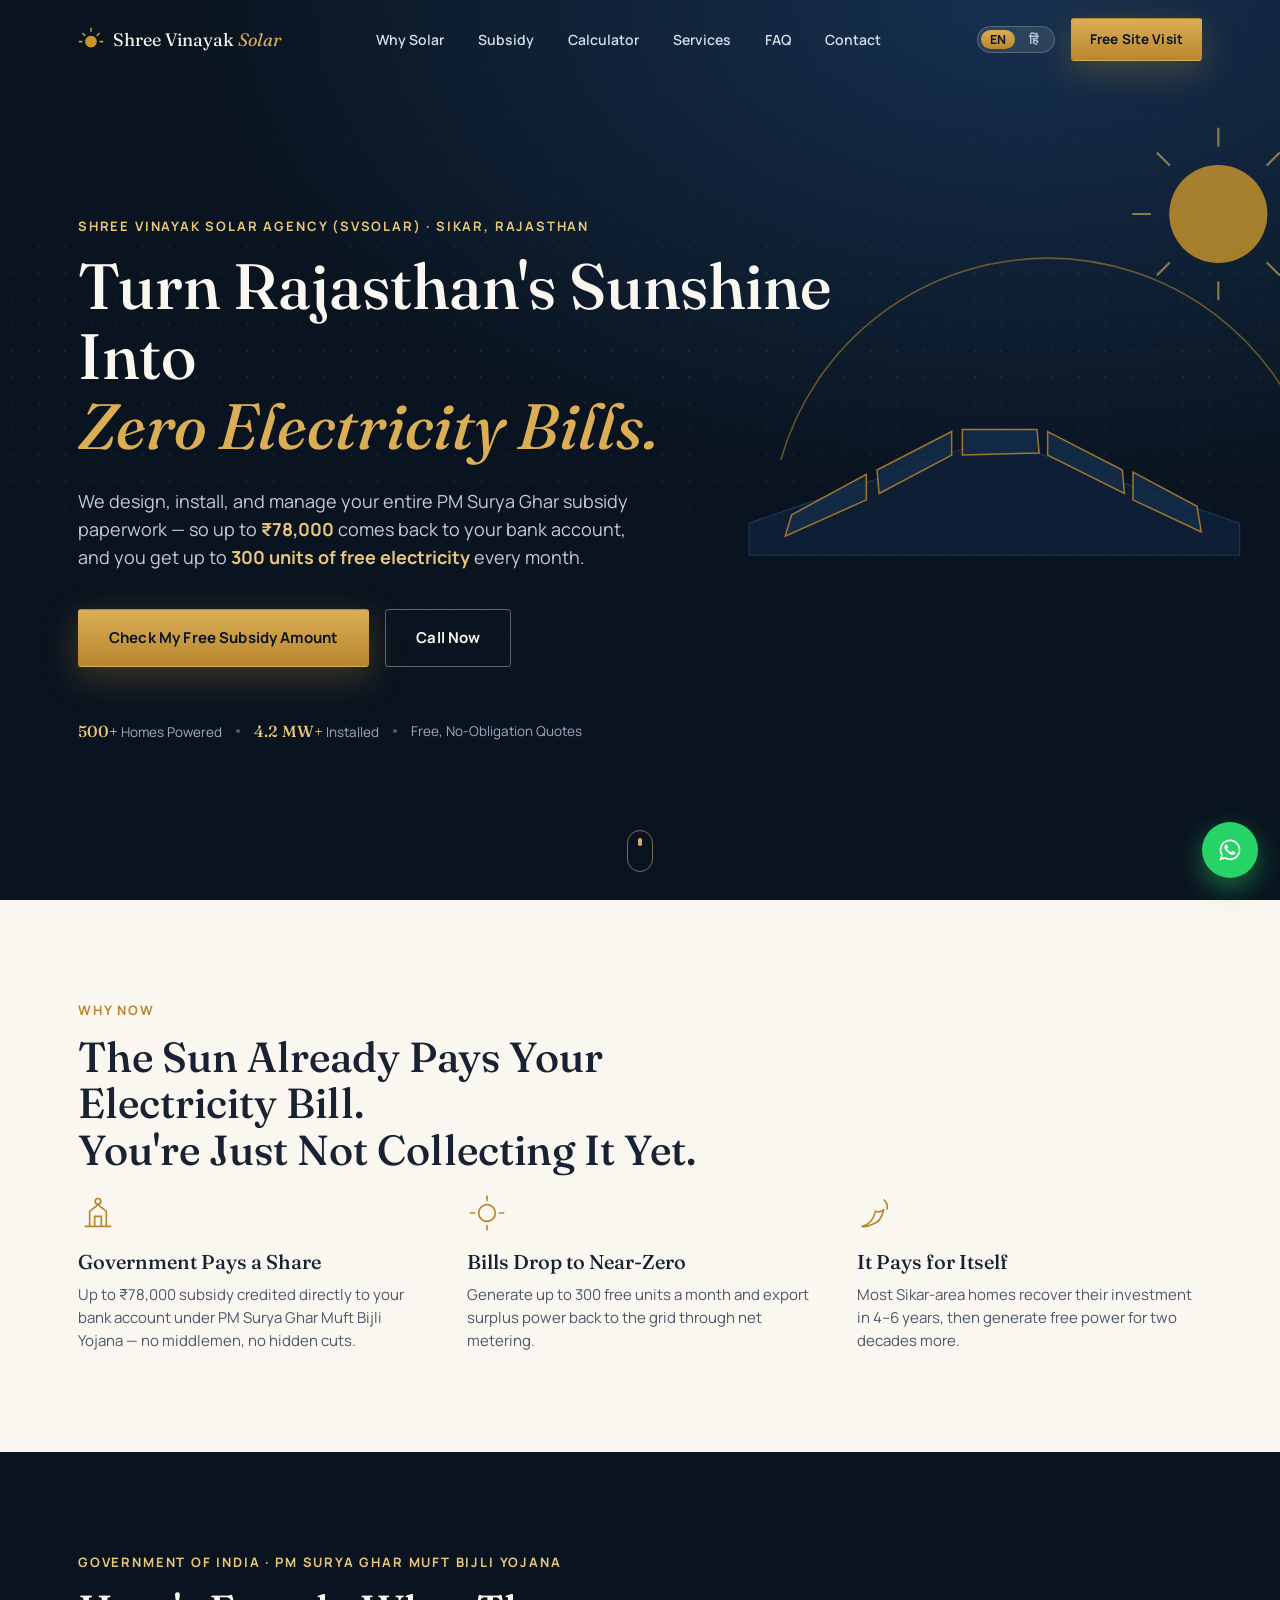
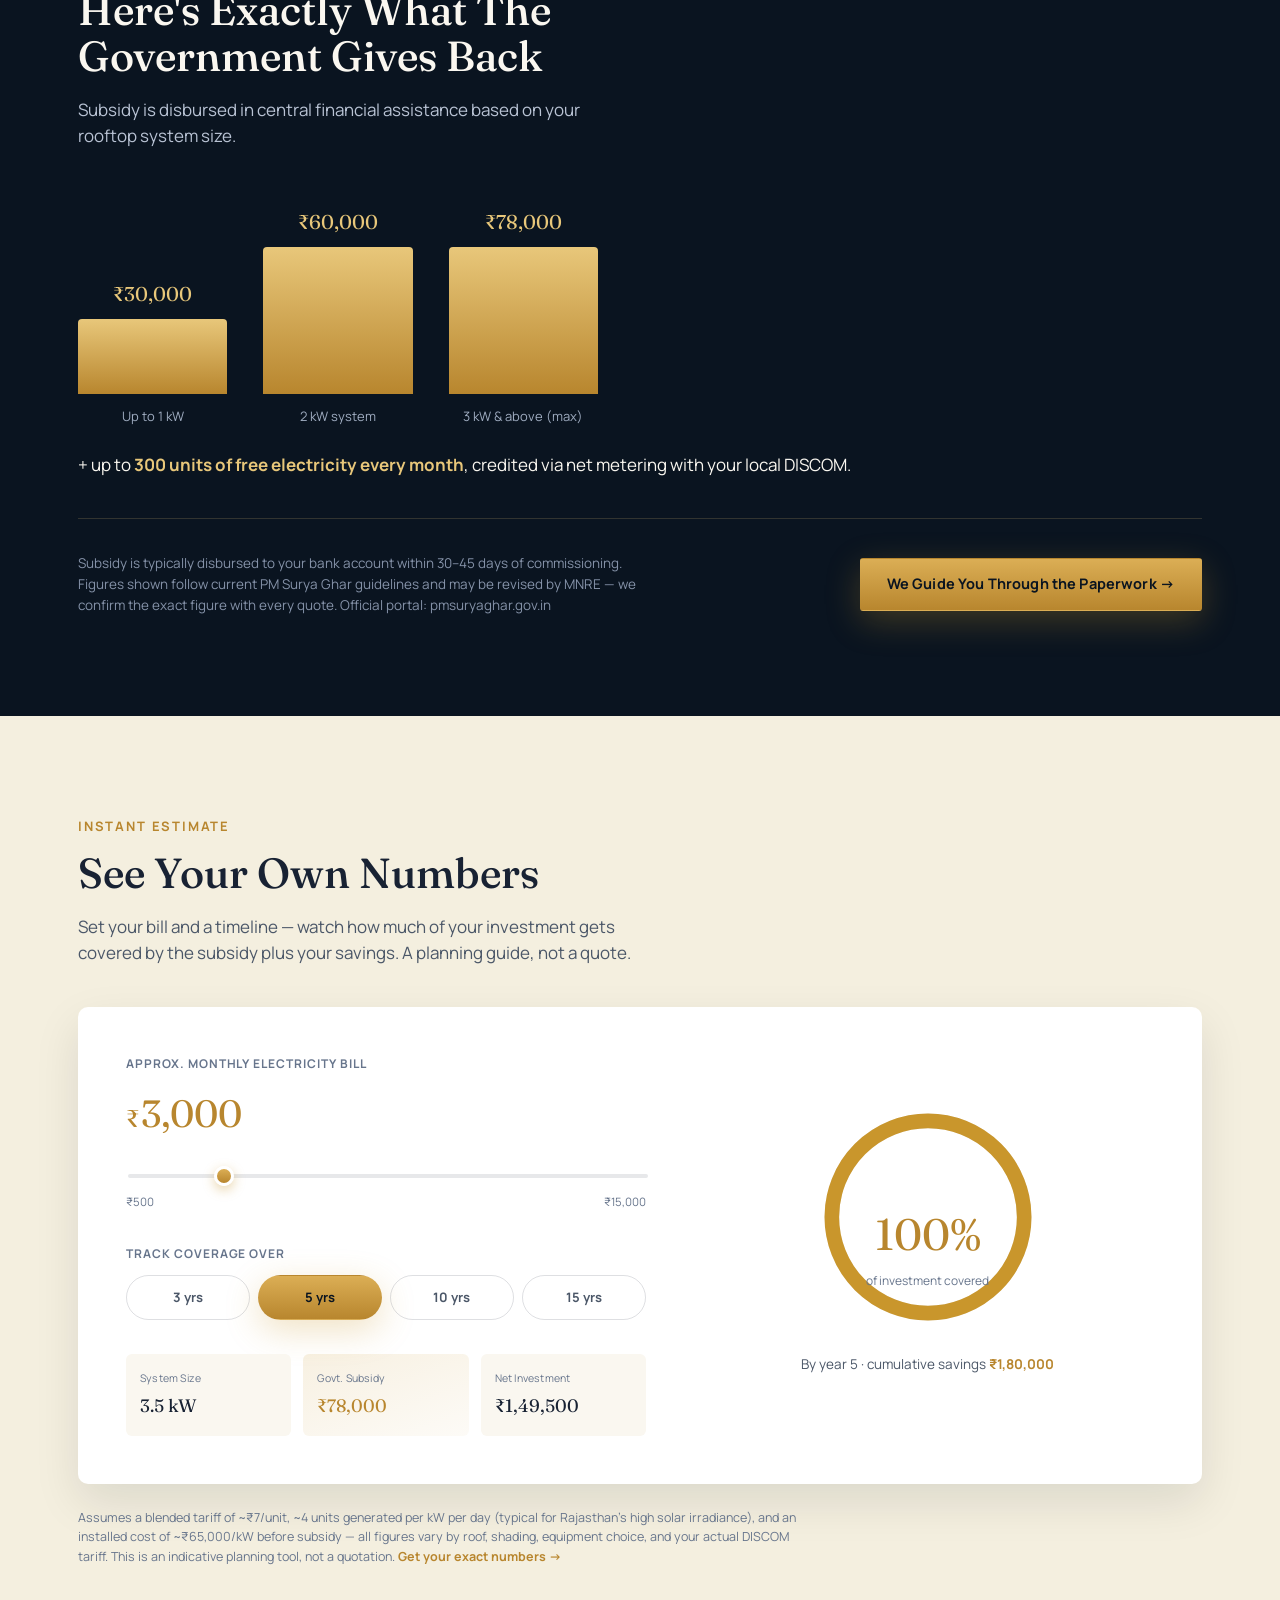
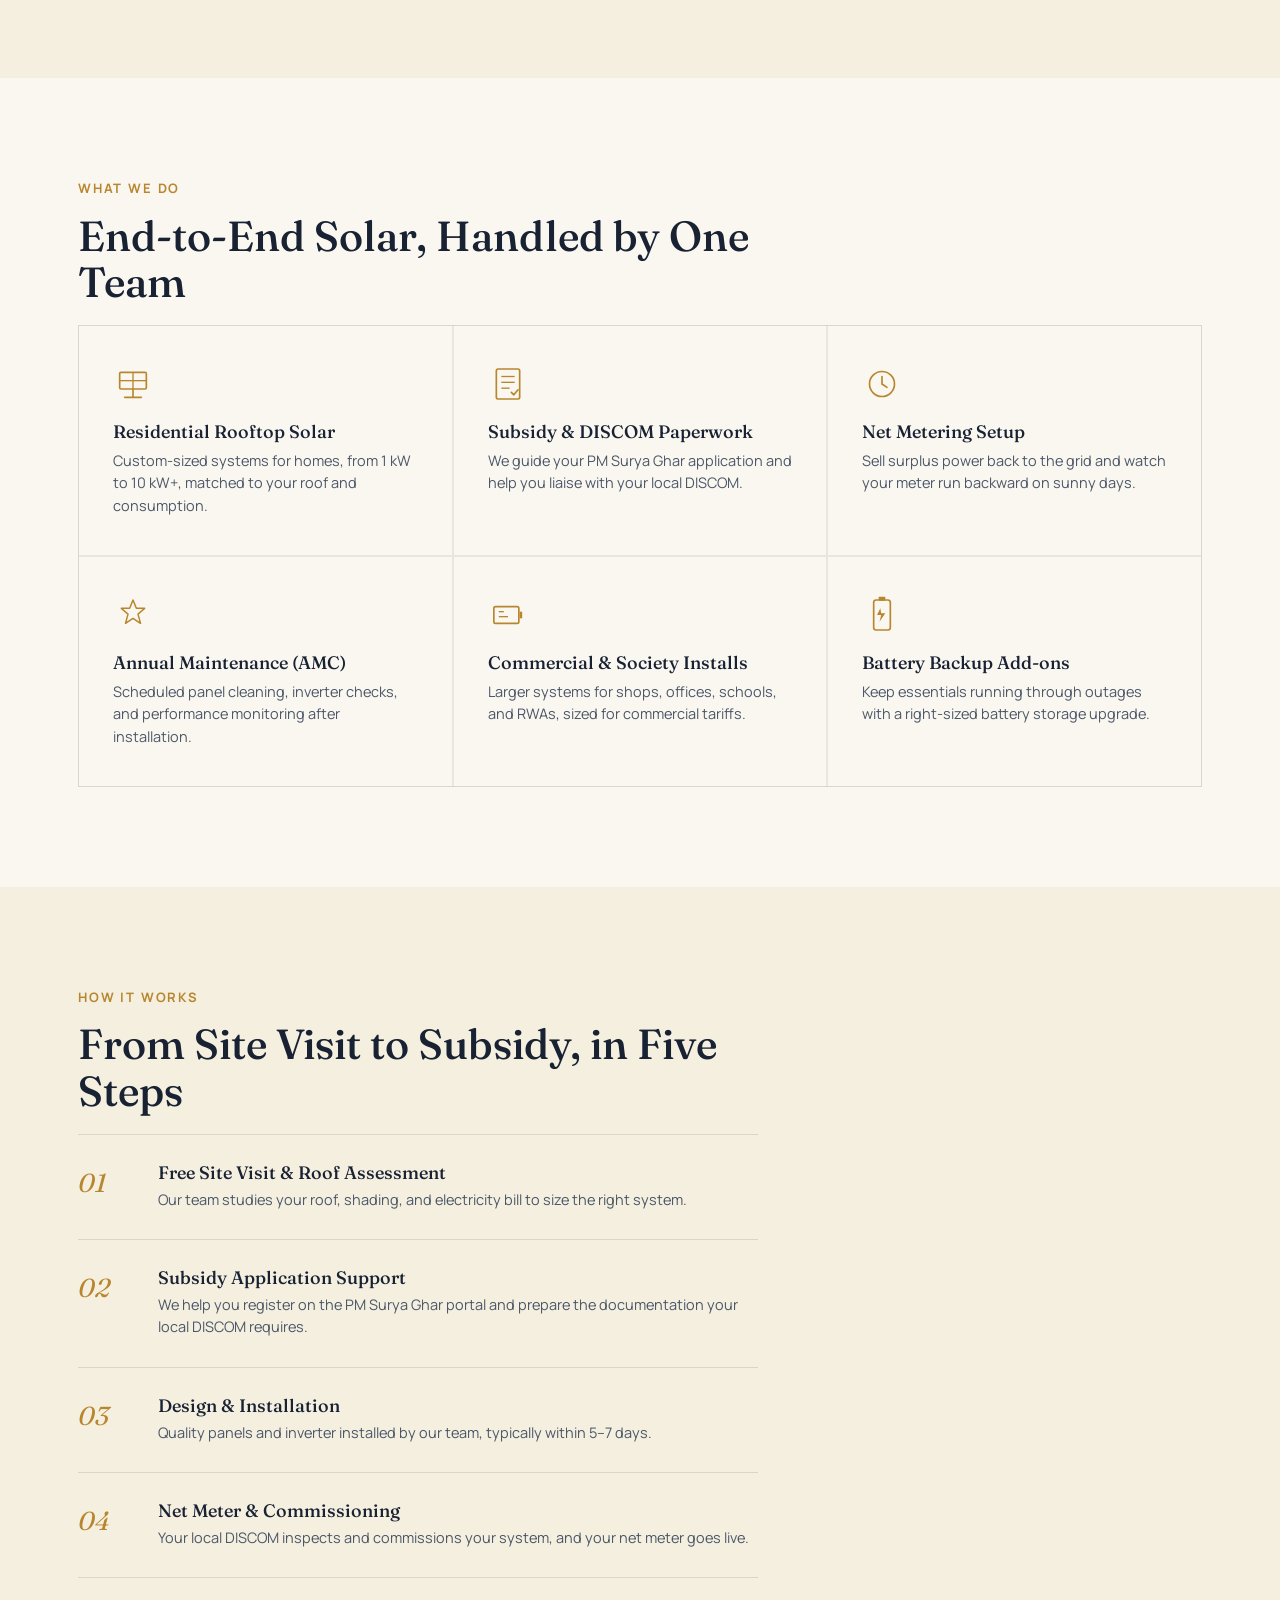
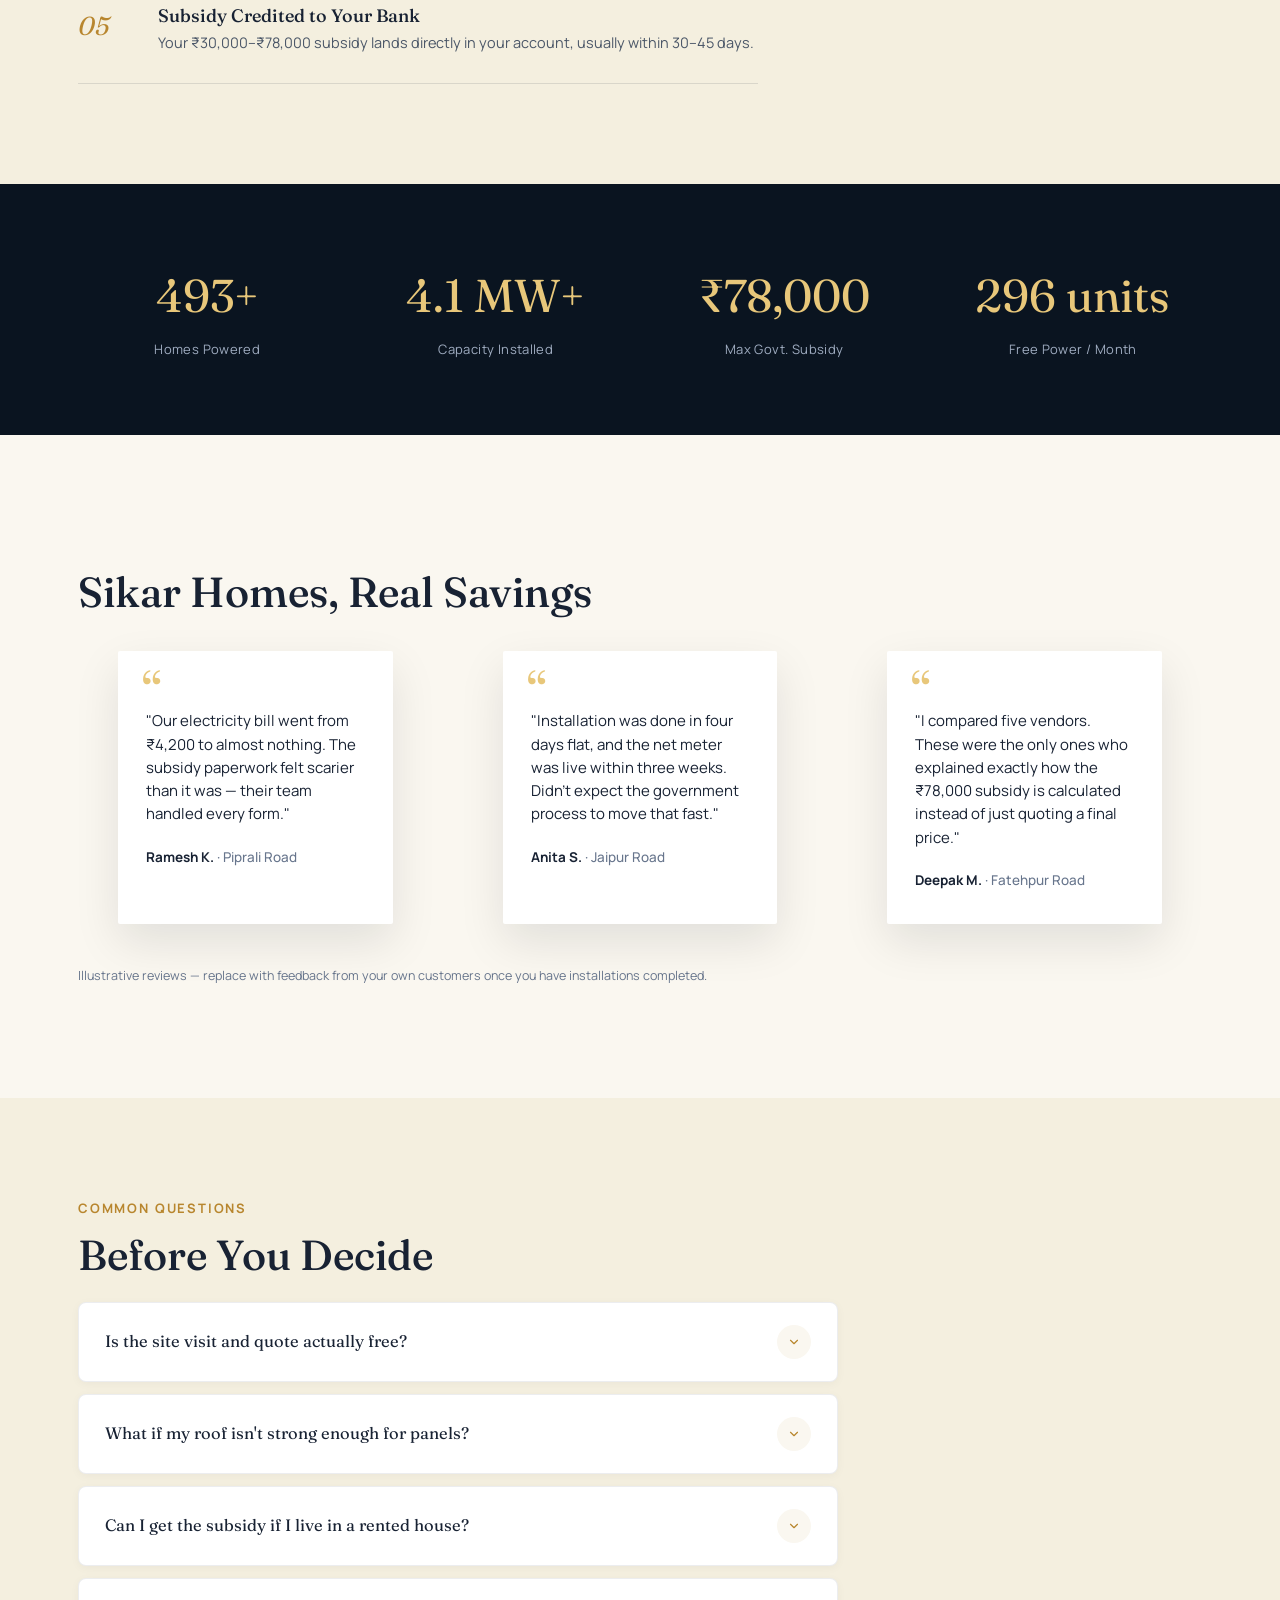
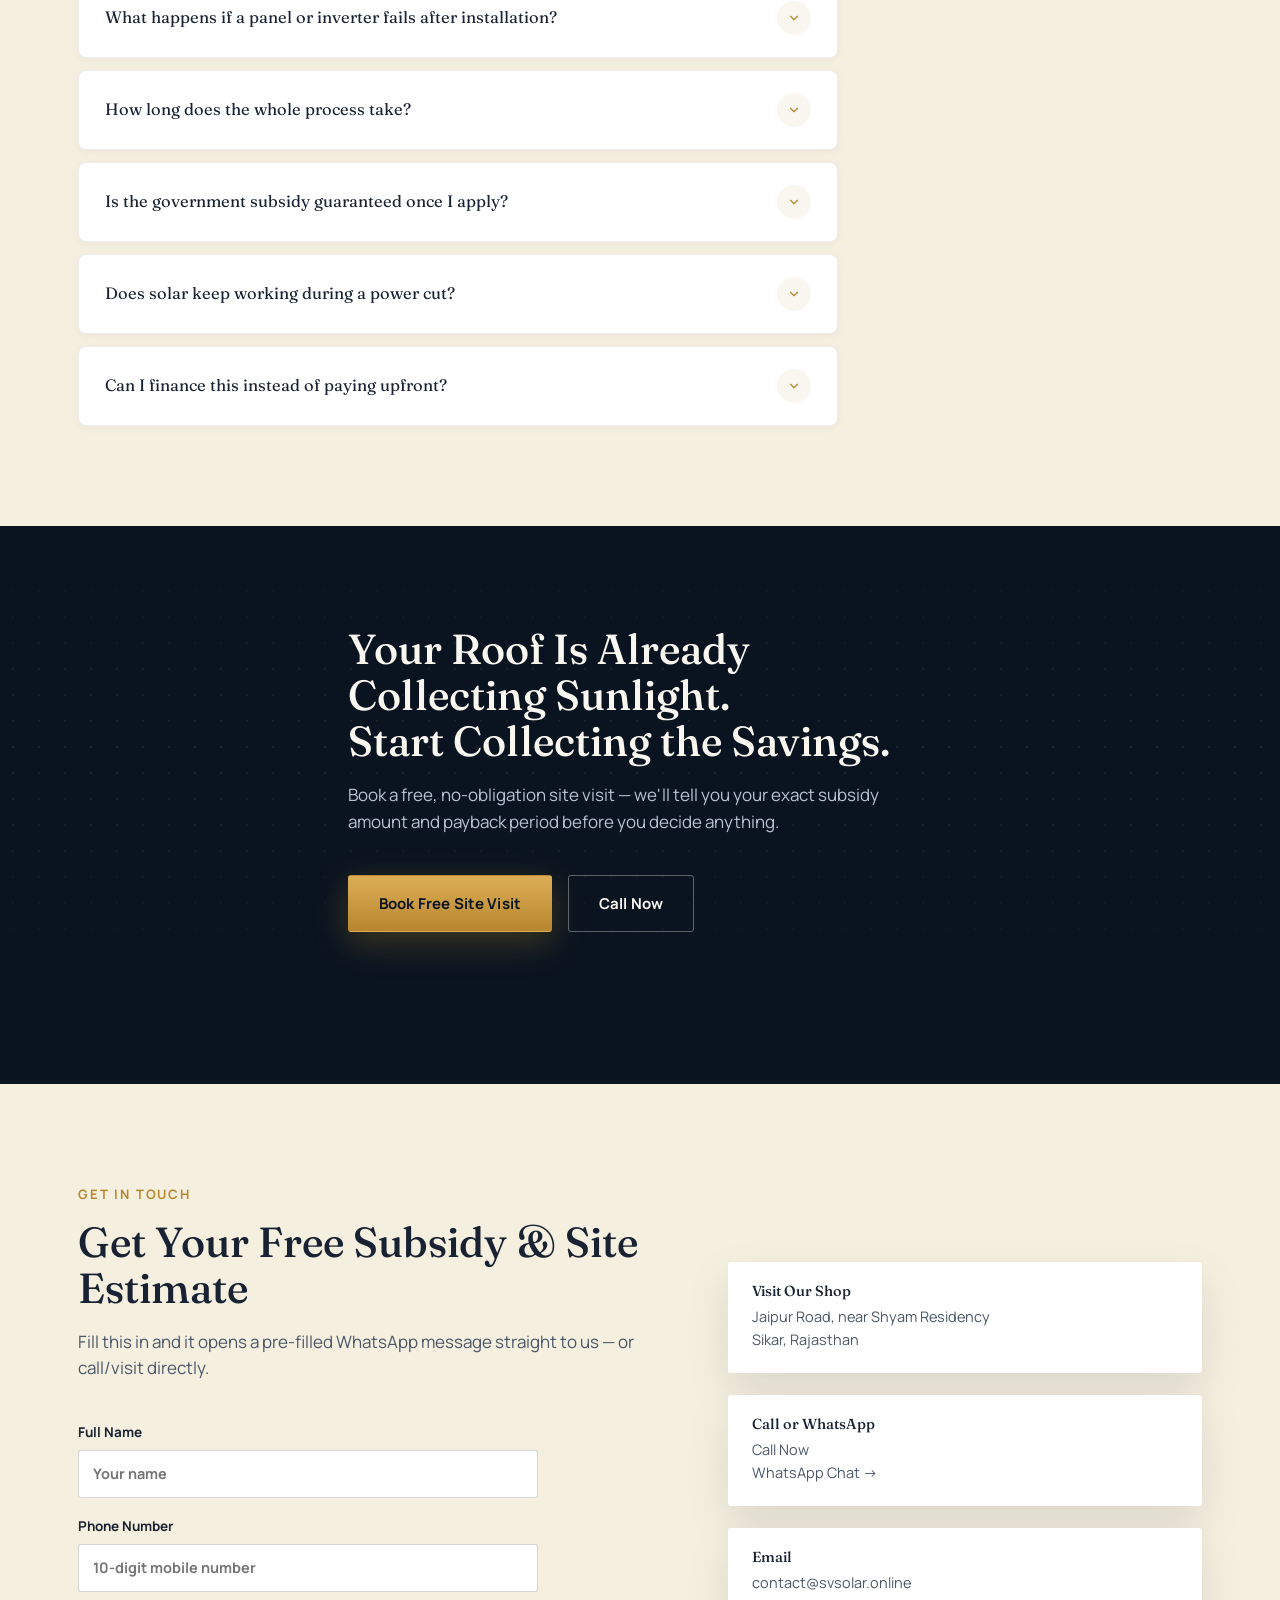
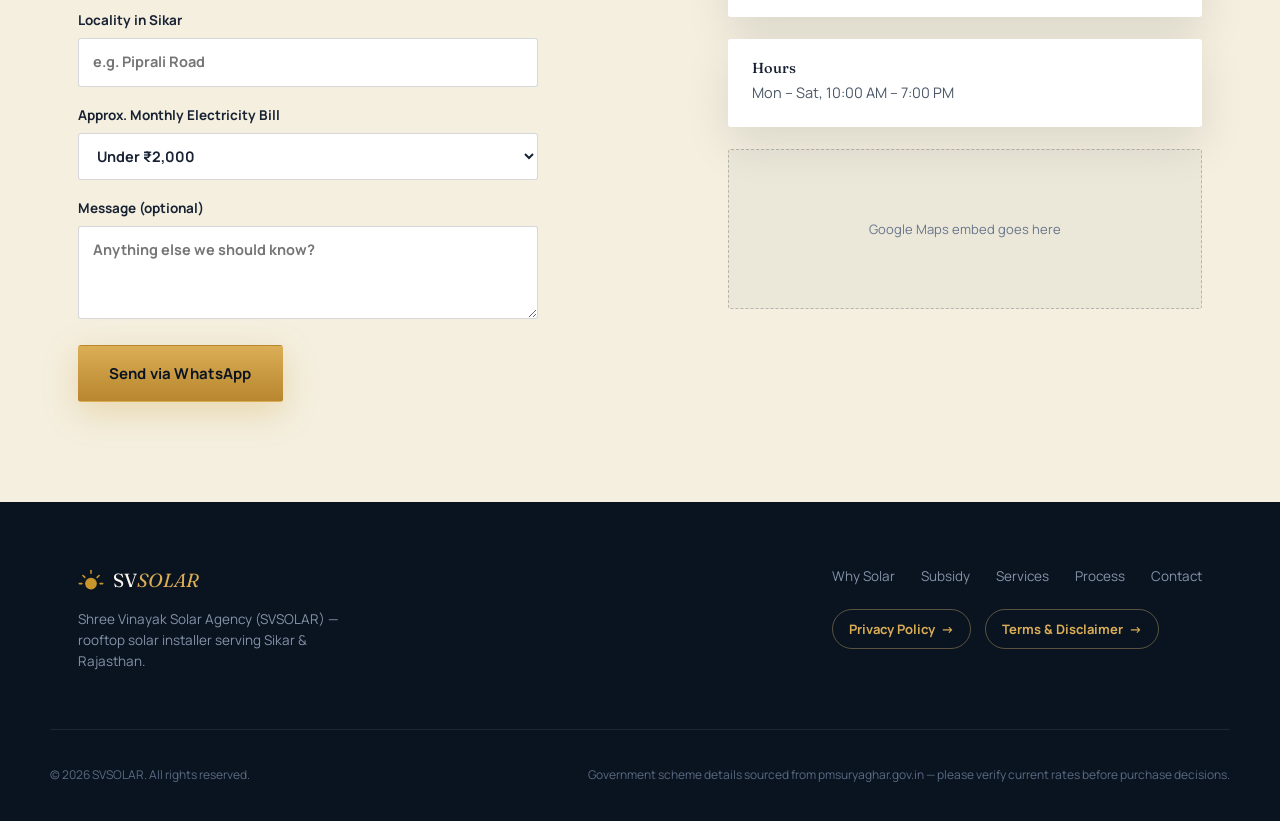
==== index.html @ f4c95bcd "Update index.html" ====
<!DOCTYPE html>
<html lang="en">
<head>
<meta charset="UTF-8">
<meta name="google-site-verification" content="e2ynMl9WnZSCU8bjYGTIFZzNcXRfY9hF8iK5Xwq47rM" />
<meta name="viewport" content="width=device-width, initial-scale=1.0">
<title>Shree Vinayak Solar Agency (SVSOLAR) — Best Solar Company in Sikar, Rajasthan</title>
<meta name="description" content="Shree Vinayak Solar Agency (SVSOLAR) — Sikar's rooftop solar installer. Free site visit, PM Surya Ghar subsidy up to ₹78,000, and 300 free electricity units every month.">

<!-- NOTE: replace https://svsolar.online/ below with your actual live URL once deployed, if different -->
<link rel="canonical" href="https://svsolar.online/">

<meta property="og:type" content="website">
<meta property="og:site_name" content="SVSOLAR">
<meta property="og:title" content="Shree Vinayak Solar Agency (SVSOLAR) — Best Solar Company in Sikar">
<meta property="og:description" content="Shree Vinayak Solar Agency (SVSOLAR) — Sikar's rooftop solar installer. Free site visit, PM Surya Ghar subsidy up to ₹78,000, and 300 free electricity units every month.">
<meta property="og:image" content="https://svsolar.online/og-image.png">
<meta property="og:image:width" content="1200">
<meta property="og:image:height" content="630">
<meta property="og:url" content="https://svsolar.online/">
<meta property="og:locale" content="en_IN">

<meta name="twitter:card" content="summary_large_image">
<meta name="twitter:title" content="Shree Vinayak Solar Agency (SVSOLAR) — Sikar">
<meta name="twitter:description" content="PM Surya Ghar subsidy up to ₹78,000, handled end-to-end. Free site visit in Sikar.">
<meta name="twitter:image" content="https://svsolar.online/og-image.png">

<!--
  ============================================================
  SVSOLAR — Sikar, Rajasthan. Business details filled in below.
  Still pending: real Google Maps embed (see contact section —
  search "MAPS_EMBED"). Stats in the STATS section and testimonials
  are placeholders — swap for real numbers/reviews once available.
  Government subsidy figures follow current PM Surya Ghar guidelines —
  reverify at pmsuryaghar.gov.in before quoting customers, since these
  can be revised.
  ============================================================
-->

<link rel="icon" href="data:image/svg+xml,%3Csvg xmlns='http://www.w3.org/2000/svg' viewBox='0 0 100 100'%3E%3Ccircle cx='50' cy='58' r='26' fill='%23C9962C'/%3E%3Cg stroke='%23C9962C' stroke-width='6' stroke-linecap='round'%3E%3Cline x1='50' y1='10' x2='50' y2='20'/%3E%3Cline x1='18' y1='58' x2='8' y2='58'/%3E%3Cline x1='92' y1='58' x2='82' y2='58'/%3E%3Cline x1='27' y1='35' x2='20' y2='28'/%3E%3Cline x1='73' y1='35' x2='80' y2='28'/%3E%3C/g%3E%3C/svg%3E">
<link rel="apple-touch-icon" href="apple-touch-icon.png">
<link rel="manifest" href="site.webmanifest">
<meta name="theme-color" content="#0A1420">

<link rel="preconnect" href="https://fonts.googleapis.com">
<link rel="preconnect" href="https://fonts.gstatic.com" crossorigin>
<link href="https://fonts.googleapis.com/css2?family=Fraunces:ital,opsz,wght@0,9..144,400;0,9..144,500;0,9..144,600;1,9..144,500&family=Manrope:wght@400;500;600;700;800&display=swap" rel="stylesheet">

<link rel="stylesheet" href="styles.css">

<!-- Structured data for local search (SEO). Replace placeholder values. -->
<script type="application/ld+json">
{
  "@context": "https://schema.org",
  "@type": "HomeAndConstructionBusiness",
  "name": "Shree Vinayak Solar Agency",
  "alternateName": "SVSOLAR",
  "image": "",
  "telephone": "+91-7727852619",
  "email": "contact@svsolar.online",
  "address": {
    "@type": "PostalAddress",
    "streetAddress": "Jaipur Road, near Shyam Residency",
    "addressLocality": "Sikar",
    "addressRegion": "Rajasthan",
    "addressCountry": "IN"
  },
  "areaServed": "Sikar, Rajasthan",
  "priceRange": "₹₹"
}
</script>
<script type="application/ld+json">
{
  "@context": "https://schema.org",
  "@type": "FAQPage",
  "mainEntity": [
    {"@type": "Question", "name": "Is the site visit and quote actually free?", "acceptedAnswer": {"@type": "Answer", "text": "Yes — the roof assessment, system sizing, and quotation cost nothing and carry no obligation to proceed."}},
    {"@type": "Question", "name": "What if my roof isn't strong enough for panels?", "acceptedAnswer": {"@type": "Answer", "text": "Our site visit includes a structural check. Most RCC rooftops in Sikar handle standard mounting without reinforcement; if yours needs extra support, we flag it and price it upfront."}},
    {"@type": "Question", "name": "Can I get the subsidy if I live in a rented house?", "acceptedAnswer": {"@type": "Answer", "text": "The PM Surya Ghar subsidy is linked to the electricity connection and typically requires the applicant to be the registered consumer, with the property owner's consent for installation."}},
    {"@type": "Question", "name": "What happens if a panel or inverter fails after installation?", "acceptedAnswer": {"@type": "Answer", "text": "Panels typically carry a manufacturer performance warranty of around 25 years, and inverters around 5–10 years depending on brand. An Annual Maintenance Contract is also available."}},
    {"@type": "Question", "name": "How long does the whole process take?", "acceptedAnswer": {"@type": "Answer", "text": "Most homes go from application to power generation in roughly 4–6 weeks, depending mainly on DISCOM feasibility approval timelines."}},
    {"@type": "Question", "name": "Is the government subsidy guaranteed once I apply?", "acceptedAnswer": {"@type": "Answer", "text": "No — it is approved by MNRE and the DISCOM based on eligibility, documentation, ALMM-listed panels, and installation by an empanelled vendor."}},
    {"@type": "Question", "name": "Does solar keep working during a power cut?", "acceptedAnswer": {"@type": "Answer", "text": "A standard on-grid system shuts off automatically during outages for safety. A battery backup add-on is available for those who want power during outages too."}},
    {"@type": "Question", "name": "Can I finance this instead of paying upfront?", "acceptedAnswer": {"@type": "Answer", "text": "Several nationalised banks offer collateral-free solar loans for systems under PM Surya Ghar Muft Bijli Yojana; current rates and limits are confirmed during the site visit."}}
  ]
}
</script>
</head>
<body>

<!-- ================= NAV ================= -->
<header class="nav" id="top">
  <div class="nav__inner">
    <a href="#top" class="nav__brand">
      <svg class="nav__mark" viewBox="0 0 40 40" aria-hidden="true"><circle cx="20" cy="24" r="9" fill="currentColor"/><g stroke="currentColor" stroke-width="2.4" stroke-linecap="round"><line x1="20" y1="4" x2="20" y2="8"/><line x1="6" y1="24" x2="2" y2="24"/><line x1="38" y1="24" x2="34" y2="24"/><line x1="10.5" y1="14.5" x2="7.5" y2="11.5"/><line x1="29.5" y1="14.5" x2="32.5" y2="11.5"/></g></svg>
      <span class="nav__brand-full" data-i18n="nav_brand" data-i18n-html>Shree Vinayak <em>Solar</em></span>
    </a>

    <nav class="nav__links" id="navLinks">
      <a href="#why" data-i18n="nav_why">Why Solar</a>
      <a href="#subsidy" data-i18n="nav_subsidy">Subsidy</a>
      <a href="#calculator" data-i18n="nav_calculator">Calculator</a>
      <a href="#services" data-i18n="nav_services">Services</a>
      <a href="#faq" data-i18n="nav_faq">FAQ</a>
      <a href="#contact" data-i18n="nav_contact">Contact</a>
    </nav>

    <div class="nav__actions">
      <button class="lang-toggle" id="langToggle" aria-label="Switch language / भाषा बदलें">
        <span class="lang-toggle__pill" id="langTogglePill"></span>
        <span class="lang-toggle__opt is-active" data-lang="en">EN</span>
        <span class="lang-toggle__opt" data-lang="hi">हिं</span>
      </button>
      <a href="#contact" class="btn btn--gold btn--sm" data-i18n="nav_cta">Free Site Visit</a>
      <button class="nav__burger" id="navBurger" aria-label="Open menu" aria-expanded="false">
        <span></span><span></span><span></span>
      </button>
    </div>
  </div>
</header>

<!-- ================= HERO ================= -->
<section class="hero">
  <canvas class="hero__pattern" aria-hidden="true"></canvas>

  <svg class="hero__sun" viewBox="0 0 600 500" aria-hidden="true">
    <path id="sunArc" d="M 60 380 A 260 260 0 0 1 560 380" fill="none" stroke="#C9962C" stroke-width="1.5" stroke-linecap="round" opacity="0.55"/>
    <g class="sun-rays">
      <circle cx="470" cy="150" r="46" fill="#C9962C" opacity="0.9"/>
      <g stroke="#DBAE55" stroke-width="2" stroke-linecap="round" opacity="0.7">
        <line x1="470" y1="70" x2="470" y2="86"/>
        <line x1="470" y1="214" x2="470" y2="230"/>
        <line x1="390" y1="150" x2="406" y2="150"/>
        <line x1="534" y1="150" x2="550" y2="150"/>
        <line x1="413" y1="93" x2="424" y2="104"/>
        <line x1="516" y1="196" x2="527" y2="207"/>
        <line x1="527" y1="93" x2="516" y2="104"/>
        <line x1="424" y1="196" x2="413" y2="207"/>
      </g>
    </g>
    <!-- rooftop with panel grid -->
    <g transform="translate(30,360)">
      <polygon points="0,80 230,0 460,80 460,110 0,110" fill="#0F2038" stroke="#1E3E63" stroke-width="1"/>
      <g stroke="#C9962C" stroke-width="1.4" opacity="0.85">
        <polygon points="40,72 110,34 110,58 34,92" fill="#16304F"/>
        <polygon points="120,30 190,-6 190,16 122,52" fill="#16304F"/>
        <polygon points="200,-8 270,-8 272,14 200,16" fill="#16304F"/>
        <polygon points="280,-6 350,30 352,52 280,16" fill="#16304F"/>
        <polygon points="360,32 420,64 424,88 360,58" fill="#16304F"/>
      </g>
    </g>
  </svg>

  <div class="hero__inner">
    <p class="eyebrow eyebrow--light hero-anim" style="--d:0" data-i18n="hero_eyebrow">Shree Vinayak Solar Agency (SVSOLAR) · Sikar, Rajasthan</p>
    <h1 class="hero__title">
      <span class="hero-anim" style="--d:1" data-i18n="hero_title_1">Turn Rajasthan's Sunshine Into</span>
      <span class="hero-anim hero__title--accent" style="--d:2" data-i18n="hero_title_2">Zero Electricity Bills.</span>
    </h1>
    <p class="hero__sub hero-anim" style="--d:3" data-i18n="hero_sub" data-i18n-html>We design, install, and manage your entire PM Surya Ghar subsidy paperwork —
      so up to <strong>₹78,000</strong> comes back to your bank account, and you get up to
      <strong>300 units of free electricity</strong> every month.</p>

    <div class="hero__cta hero-anim" style="--d:4">
      <a href="#contact" class="btn btn--gold btn--lg" data-i18n="hero_cta1">Check My Free Subsidy Amount</a>
      <a href="tel:+917727852619" class="btn btn--ghost btn--lg" data-i18n="hero_cta2">Call Now</a>
    </div>

    <div class="hero__trust hero-anim" style="--d:5">
      <span data-i18n="hero_trust1" data-i18n-html><strong>500+</strong> Homes Powered</span>
      <span class="dot" aria-hidden="true"></span>
      <span data-i18n="hero_trust2" data-i18n-html><strong>4.2 MW+</strong> Installed</span>
      <span class="dot" aria-hidden="true"></span>
      <span data-i18n="hero_trust3">Free, No-Obligation Quotes</span>
    </div>
  </div>

  <a href="#why" class="hero__scroll" aria-label="Scroll to content"><span></span></a>
</section>

<!-- ================= WHY SOLAR ================= -->
<section class="section section--ivory" id="why">
  <div class="container">
    <p class="eyebrow reveal" data-i18n="why_eyebrow">Why Now</p>
    <h2 class="section__title reveal" data-i18n="why_title" data-i18n-html>The Sun Already Pays Your Electricity Bill.<br>You're Just Not Collecting It Yet.</h2>

    <div class="why-grid">
      <div class="why-item reveal">
        <svg class="why-icon" viewBox="0 0 48 48" aria-hidden="true"><path d="M8 40h32M14 40V22l10-8 10 8v18" stroke="currentColor" stroke-width="2" fill="none" stroke-linejoin="round"/><path d="M20 40V28h8v12" stroke="currentColor" stroke-width="2" fill="none"/><circle cx="24" cy="10" r="3.4" stroke="currentColor" stroke-width="2" fill="none"/></svg>
        <h3 data-i18n="why1_title">Government Pays a Share</h3>
        <p data-i18n="why1_desc">Up to ₹78,000 subsidy credited directly to your bank account under PM Surya Ghar Muft Bijli Yojana — no middlemen, no hidden cuts.</p>
      </div>
      <div class="why-item reveal">
        <svg class="why-icon" viewBox="0 0 48 48" aria-hidden="true"><circle cx="24" cy="24" r="10" stroke="currentColor" stroke-width="2" fill="none"/><g stroke="currentColor" stroke-width="2" stroke-linecap="round"><line x1="24" y1="4" x2="24" y2="9"/><line x1="24" y1="39" x2="24" y2="44"/><line x1="4" y1="24" x2="9" y2="24"/><line x1="39" y1="24" x2="44" y2="24"/></g></svg>
        <h3 data-i18n="why2_title">Bills Drop to Near-Zero</h3>
        <p data-i18n="why2_desc">Generate up to 300 free units a month and export surplus power back to the grid through net metering.</p>
      </div>
      <div class="why-item reveal">
        <svg class="why-icon" viewBox="0 0 48 48" aria-hidden="true"><path d="M6 40c8-2 14-8 16-18 6 2 10-2 10-2s-2 12-10 16c-6 3-12 5-16 4z" stroke="currentColor" stroke-width="2" fill="none" stroke-linejoin="round"/><path d="M32 8s6 4 4 12" stroke="currentColor" stroke-width="2" fill="none"/></svg>
        <h3 data-i18n="why3_title">It Pays for Itself</h3>
        <p data-i18n="why3_desc">Most Sikar-area homes recover their investment in 4–6 years, then generate free power for two decades more.</p>
      </div>
    </div>
  </div>
</section>

<!-- ================= SUBSIDY ================= -->
<section class="section section--navy" id="subsidy">
  <div class="container">
    <p class="eyebrow eyebrow--light reveal" data-i18n="subsidy_eyebrow">Government of India · PM Surya Ghar Muft Bijli Yojana</p>
    <h2 class="section__title section__title--light reveal" data-i18n="subsidy_title">Here's Exactly What The Government Gives Back</h2>
    <p class="section__lead reveal" data-i18n="subsidy_lead">Subsidy is disbursed in central financial assistance based on your rooftop system size.</p>

    <div class="subsidy-bars reveal">
      <div class="subsidy-bar" style="--h:34%">
        <span class="subsidy-bar__amount">₹30,000</span>
        <div class="subsidy-bar__fill"></div>
        <span class="subsidy-bar__label" data-i18n="subsidy_bar1_label">Up to 1 kW</span>
      </div>
      <div class="subsidy-bar" style="--h:68%">
        <span class="subsidy-bar__amount">₹60,000</span>
        <div class="subsidy-bar__fill"></div>
        <span class="subsidy-bar__label" data-i18n="subsidy_bar2_label">2 kW system</span>
      </div>
      <div class="subsidy-bar" style="--h:100%">
        <span class="subsidy-bar__amount">₹78,000</span>
        <div class="subsidy-bar__fill"></div>
        <span class="subsidy-bar__label" data-i18n="subsidy_bar3_label">3 kW &amp; above (max)</span>
      </div>
    </div>

    <p class="subsidy-note reveal" data-i18n="subsidy_note" data-i18n-html>+ up to <strong>300 units of free electricity every month</strong>, credited via net metering with your local DISCOM.</p>

    <div class="subsidy-footer reveal">
      <p data-i18n="subsidy_footer_p" data-i18n-html>Subsidy is typically disbursed to your bank account within 30–45 days of commissioning. Figures shown follow current PM Surya Ghar guidelines and may be revised by MNRE — we confirm the exact figure with every quote. Official portal: <span class="nowrap">pmsuryaghar.gov.in</span></p>
      <a href="#contact" class="btn btn--gold" data-i18n="subsidy_cta">We Guide You Through the Paperwork →</a>
    </div>
  </div>
</section>

<!-- ================= CALCULATOR ================= -->
<section class="section section--cream" id="calculator">
  <div class="container">
    <p class="eyebrow reveal" data-i18n="calc_eyebrow">Instant Estimate</p>
    <h2 class="section__title reveal" data-i18n="calc_title">See Your Own Numbers</h2>
    <p class="section__lead reveal" data-i18n="calc_lead">Set your bill and a timeline — watch how much of your investment gets covered by the subsidy plus your savings. A planning guide, not a quote.</p>

    <div class="calc reveal">
      <div class="calc__controls">
        <div class="calc__field">
          <label for="calcBill" data-i18n="calc_bill_label">Approx. monthly electricity bill</label>
          <div class="calc__bill-value"><span>₹</span><span id="calcBillDisplay">3,000</span></div>
          <input type="range" id="calcBill" min="500" max="15000" step="100" value="3000">
          <div class="calc__range-labels"><span>₹500</span><span>₹15,000</span></div>
        </div>

        <div class="calc__field">
          <label data-i18n="calc_tenure_label">Track coverage over</label>
          <div class="calc__tenure" id="calcTenure" role="tablist">
            <button class="calc__tenure-btn" data-years="3" role="tab" data-i18n="calc_tenure_3">3 yrs</button>
            <button class="calc__tenure-btn is-active" data-years="5" role="tab" aria-selected="true" data-i18n="calc_tenure_5">5 yrs</button>
            <button class="calc__tenure-btn" data-years="10" role="tab" data-i18n="calc_tenure_10">10 yrs</button>
            <button class="calc__tenure-btn" data-years="15" role="tab" data-i18n="calc_tenure_15">15 yrs</button>
          </div>
        </div>

        <div class="calc__stats">
          <div class="calc__stat">
            <span class="calc__stat-label" data-i18n="calc_stat1_label">System Size</span>
            <span class="calc__stat-value" id="calcKw">3 kW</span>
          </div>
          <div class="calc__stat calc__stat--gold">
            <span class="calc__stat-label" data-i18n="calc_stat2_label">Govt. Subsidy</span>
            <span class="calc__stat-value" id="calcSubsidy">₹78,000</span>
          </div>
          <div class="calc__stat">
            <span class="calc__stat-label" data-i18n="calc_stat3_label">Net Investment</span>
            <span class="calc__stat-value" id="calcNetCost">₹1,17,000</span>
          </div>
        </div>
      </div>

      <div class="calc__visual">
        <svg class="calc__ring" viewBox="0 0 220 220">
          <circle class="calc__ring-track" cx="110" cy="110" r="92"></circle>
          <circle class="calc__ring-fill" id="calcRingFill" cx="110" cy="110" r="92"></circle>
        </svg>
        <div class="calc__ring-center">
          <span class="calc__ring-percent" id="calcCoveragePct">0%</span>
          <span class="calc__ring-caption" data-i18n="calc_ring_caption">of investment covered</span>
        </div>
        <p class="calc__visual-footer"><span id="calcYearsLabel">By year 5</span> <span data-i18n="calc_cumtext">· cumulative savings </span><strong id="calcCumSavings">₹0</strong></p>
      </div>
    </div>

    <p class="calc__disclaimer reveal" data-i18n="calc_disclaimer" data-i18n-html>Assumes a blended tariff of ~₹7/unit, ~4 units generated per kW per day (typical for Rajasthan's high solar irradiance), and an installed cost of ~₹65,000/kW before subsidy — all figures vary by roof, shading, equipment choice, and your actual DISCOM tariff. This is an indicative planning tool, not a quotation. <a href="#contact">Get your exact numbers →</a></p>
  </div>
</section>

<!-- ================= SERVICES ================= -->
<section class="section section--ivory" id="services">
  <div class="container">
    <p class="eyebrow reveal" data-i18n="services_eyebrow">What We Do</p>
    <h2 class="section__title reveal" data-i18n="services_title">End-to-End Solar, Handled by One Team</h2>

    <div class="services-grid">
      <div class="service-card reveal">
        <svg class="why-icon" viewBox="0 0 48 48" aria-hidden="true"><rect x="8" y="10" width="32" height="20" rx="1.5" stroke="currentColor" stroke-width="2" fill="none"/><line x1="8" y1="20" x2="40" y2="20" stroke="currentColor" stroke-width="1.6"/><line x1="24" y1="10" x2="24" y2="30" stroke="currentColor" stroke-width="1.6"/><line x1="24" y1="30" x2="24" y2="40" stroke="currentColor" stroke-width="2"/><line x1="14" y1="40" x2="34" y2="40" stroke="currentColor" stroke-width="2" stroke-linecap="round"/></svg>
        <h3 data-i18n="svc1_title">Residential Rooftop Solar</h3>
        <p data-i18n="svc1_desc">Custom-sized systems for homes, from 1 kW to 10 kW+, matched to your roof and consumption.</p>
      </div>
      <div class="service-card reveal">
        <svg class="why-icon" viewBox="0 0 48 48" aria-hidden="true"><rect x="10" y="6" width="28" height="36" rx="2" stroke="currentColor" stroke-width="2" fill="none"/><line x1="16" y1="15" x2="32" y2="15" stroke="currentColor" stroke-width="1.6"/><line x1="16" y1="22" x2="32" y2="22" stroke="currentColor" stroke-width="1.6"/><line x1="16" y1="29" x2="26" y2="29" stroke="currentColor" stroke-width="1.6"/><path d="M28 34l3 3 5-6" stroke="currentColor" stroke-width="2" fill="none" stroke-linecap="round" stroke-linejoin="round"/></svg>
        <h3 data-i18n="svc2_title">Subsidy &amp; DISCOM Paperwork</h3>
        <p data-i18n="svc2_desc">We guide your PM Surya Ghar application and help you liaise with your local DISCOM.</p>
      </div>
      <div class="service-card reveal">
        <svg class="why-icon" viewBox="0 0 48 48" aria-hidden="true"><circle cx="24" cy="24" r="15" stroke="currentColor" stroke-width="2" fill="none"/><path d="M24 15v9l6 4" stroke="currentColor" stroke-width="2" fill="none" stroke-linecap="round"/></svg>
        <h3 data-i18n="svc3_title">Net Metering Setup</h3>
        <p data-i18n="svc3_desc">Sell surplus power back to the grid and watch your meter run backward on sunny days.</p>
      </div>
      <div class="service-card reveal">
        <svg class="why-icon" viewBox="0 0 48 48" aria-hidden="true"><path d="M24 6l4 10h10l-8 7 3 11-9-6-9 6 3-11-8-7h10z" stroke="currentColor" stroke-width="1.8" fill="none" stroke-linejoin="round"/></svg>
        <h3 data-i18n="svc4_title">Annual Maintenance (AMC)</h3>
        <p data-i18n="svc4_desc">Scheduled panel cleaning, inverter checks, and performance monitoring after installation.</p>
      </div>
      <div class="service-card reveal">
        <svg class="why-icon" viewBox="0 0 48 48" aria-hidden="true"><rect x="7" y="14" width="30" height="20" rx="2" stroke="currentColor" stroke-width="2" fill="none"/><rect x="38" y="20" width="3" height="8" fill="currentColor"/><line x1="13" y1="20" x2="19" y2="20" stroke="currentColor" stroke-width="1.6"/><line x1="13" y1="26" x2="24" y2="26" stroke="currentColor" stroke-width="1.6"/></svg>
        <h3 data-i18n="svc5_title">Commercial &amp; Society Installs</h3>
        <p data-i18n="svc5_desc">Larger systems for shops, offices, schools, and RWAs, sized for commercial tariffs.</p>
      </div>
      <div class="service-card reveal">
        <svg class="why-icon" viewBox="0 0 48 48" aria-hidden="true"><rect x="14" y="6" width="20" height="36" rx="3" stroke="currentColor" stroke-width="2" fill="none"/><rect x="20" y="2" width="8" height="5" rx="1" fill="currentColor"/><path d="M22 16l-4 8h5l-2 8 7-10h-5z" fill="currentColor"/></svg>
        <h3 data-i18n="svc6_title">Battery Backup Add-ons</h3>
        <p data-i18n="svc6_desc">Keep essentials running through outages with a right-sized battery storage upgrade.</p>
      </div>
    </div>
  </div>
</section>

<!-- ================= PROCESS ================= -->
<section class="section section--cream" id="process">
  <div class="container">
    <p class="eyebrow reveal" data-i18n="process_eyebrow">How It Works</p>
    <h2 class="section__title reveal" data-i18n="process_title">From Site Visit to Subsidy, in Five Steps</h2>

    <ol class="process-list">
      <li class="process-step reveal">
        <span class="process-step__num">01</span>
        <div><h3 data-i18n="step1_title">Free Site Visit &amp; Roof Assessment</h3><p data-i18n="step1_desc">Our team studies your roof, shading, and electricity bill to size the right system.</p></div>
      </li>
      <li class="process-step reveal">
        <span class="process-step__num">02</span>
        <div><h3 data-i18n="step2_title">Subsidy Application Support</h3><p data-i18n="step2_desc">We help you register on the PM Surya Ghar portal and prepare the documentation your local DISCOM requires.</p></div>
      </li>
      <li class="process-step reveal">
        <span class="process-step__num">03</span>
        <div><h3 data-i18n="step3_title">Design &amp; Installation</h3><p data-i18n="step3_desc">Quality panels and inverter installed by our team, typically within 5–7 days.</p></div>
      </li>
      <li class="process-step reveal">
        <span class="process-step__num">04</span>
        <div><h3 data-i18n="step4_title">Net Meter &amp; Commissioning</h3><p data-i18n="step4_desc">Your local DISCOM inspects and commissions your system, and your net meter goes live.</p></div>
      </li>
      <li class="process-step reveal">
        <span class="process-step__num">05</span>
        <div><h3 data-i18n="step5_title">Subsidy Credited to Your Bank</h3><p data-i18n="step5_desc">Your ₹30,000–₹78,000 subsidy lands directly in your account, usually within 30–45 days.</p></div>
      </li>
    </ol>
  </div>
</section>

<!-- ================= STATS ================= -->
<section class="section section--navy stats">
  <div class="container">
    <div class="stats-grid">
      <div class="stat reveal">
        <span class="stat__num" data-count="500" data-suffix="+">0</span>
        <span class="stat__label" data-i18n="stat1_label">Homes Powered</span>
      </div>
      <div class="stat reveal">
        <span class="stat__num" data-count="4.2" data-decimal="1" data-suffix=" MW+">0</span>
        <span class="stat__label" data-i18n="stat2_label">Capacity Installed</span>
      </div>
      <div class="stat reveal">
        <span class="stat__num" data-static="₹78,000">₹78,000</span>
        <span class="stat__label" data-i18n="stat3_label">Max Govt. Subsidy</span>
      </div>
      <div class="stat reveal">
        <span class="stat__num" data-count="300" data-suffix=" units">0</span>
        <span class="stat__label" data-i18n="stat4_label">Free Power / Month</span>
      </div>
    </div>
  </div>
</section>

<!-- ================= TESTIMONIALS ================= -->
<section class="section section--ivory" id="reviews">
  <div class="container">
    <p class="eyebrow reveal" data-i18n="testi_eyebrow">In Their Words</p>
    <h2 class="section__title reveal" data-i18n="testi_title">Sikar Homes, Real Savings</h2>

    <div class="testimonial-grid">
      <blockquote class="testimonial reveal">
        <p data-i18n="testi1_quote">"Our electricity bill went from ₹4,200 to almost nothing. The subsidy paperwork felt scarier than it was — their team handled every form."</p>
        <cite data-i18n="testi1_cite" data-i18n-html>Ramesh K. <span>· Piprali Road</span></cite>
      </blockquote>
      <blockquote class="testimonial reveal">
        <p data-i18n="testi2_quote">"Installation was done in four days flat, and the net meter was live within three weeks. Didn't expect the government process to move that fast."</p>
        <cite data-i18n="testi2_cite" data-i18n-html>Anita S. <span>· Jaipur Road</span></cite>
      </blockquote>
      <blockquote class="testimonial reveal">
        <p data-i18n="testi3_quote">"I compared five vendors. These were the only ones who explained exactly how the ₹78,000 subsidy is calculated instead of just quoting a final price."</p>
        <cite data-i18n="testi3_cite" data-i18n-html>Deepak M. <span>· Fatehpur Road</span></cite>
      </blockquote>
    </div>
    <p class="testimonial-disclaimer reveal" data-i18n="testi_disclaimer">Illustrative reviews — replace with feedback from your own customers once you have installations completed.</p>
  </div>
</section>

<!-- ================= FAQ ================= -->
<section class="section section--cream" id="faq">
  <div class="container">
    <p class="eyebrow reveal" data-i18n="faq_eyebrow">Common Questions</p>
    <h2 class="section__title reveal" data-i18n="faq_title">Before You Decide</h2>

    <div class="faq-list">
      <div class="faq-item reveal">
        <button class="faq-item__q" aria-expanded="false">
          <span data-i18n="faq1_q">Is the site visit and quote actually free?</span>
          <span class="faq-item__icon" aria-hidden="true">
            <svg viewBox="0 0 24 24" fill="none"><path d="M6 9l6 6 6-6" stroke-width="2" stroke-linecap="round" stroke-linejoin="round"/></svg>
          </span>
        </button>
        <div class="faq-item__a"><p data-i18n="faq1_a">Yes — the roof assessment, system sizing, and quotation cost nothing and carry no obligation to proceed.</p></div>
      </div>

      <div class="faq-item reveal">
        <button class="faq-item__q" aria-expanded="false">
          <span data-i18n="faq2_q">What if my roof isn't strong enough for panels?</span>
          <span class="faq-item__icon" aria-hidden="true">
            <svg viewBox="0 0 24 24" fill="none"><path d="M6 9l6 6 6-6" stroke-width="2" stroke-linecap="round" stroke-linejoin="round"/></svg>
          </span>
        </button>
        <div class="faq-item__a"><p data-i18n="faq2_a">Our site visit includes a structural check. Most RCC rooftops in Sikar handle standard mounting without reinforcement; if yours needs extra support, we'll flag it and price it upfront before you commit to anything.</p></div>
      </div>

      <div class="faq-item reveal">
        <button class="faq-item__q" aria-expanded="false">
          <span data-i18n="faq3_q">Can I get the subsidy if I live in a rented house?</span>
          <span class="faq-item__icon" aria-hidden="true">
            <svg viewBox="0 0 24 24" fill="none"><path d="M6 9l6 6 6-6" stroke-width="2" stroke-linecap="round" stroke-linejoin="round"/></svg>
          </span>
        </button>
        <div class="faq-item__a"><p data-i18n="faq3_a">The PM Surya Ghar subsidy is linked to the electricity connection and typically requires the applicant to be the registered consumer, with the property owner's consent for installation. If you're renting, talk to us and we'll check your specific eligibility.</p></div>
      </div>

      <div class="faq-item reveal">
        <button class="faq-item__q" aria-expanded="false">
          <span data-i18n="faq4_q">What happens if a panel or inverter fails after installation?</span>
          <span class="faq-item__icon" aria-hidden="true">
            <svg viewBox="0 0 24 24" fill="none"><path d="M6 9l6 6 6-6" stroke-width="2" stroke-linecap="round" stroke-linejoin="round"/></svg>
          </span>
        </button>
        <div class="faq-item__a"><p data-i18n="faq4_a">Panels typically carry a manufacturer performance warranty of around 25 years, and inverters around 5–10 years depending on brand. We also offer an Annual Maintenance Contract for regular checks and faster response if something needs attention.</p></div>
      </div>

      <div class="faq-item reveal">
        <button class="faq-item__q" aria-expanded="false">
          <span data-i18n="faq5_q">How long does the whole process take?</span>
          <span class="faq-item__icon" aria-hidden="true">
            <svg viewBox="0 0 24 24" fill="none"><path d="M6 9l6 6 6-6" stroke-width="2" stroke-linecap="round" stroke-linejoin="round"/></svg>
          </span>
        </button>
        <div class="faq-item__a"><p data-i18n="faq5_a">Most homes go from application to power generation in roughly 4–6 weeks — this depends mainly on DISCOM feasibility approval timelines, which are outside our control but which we track closely on your behalf.</p></div>
      </div>

      <div class="faq-item reveal">
        <button class="faq-item__q" aria-expanded="false">
          <span data-i18n="faq6_q">Is the government subsidy guaranteed once I apply?</span>
          <span class="faq-item__icon" aria-hidden="true">
            <svg viewBox="0 0 24 24" fill="none"><path d="M6 9l6 6 6-6" stroke-width="2" stroke-linecap="round" stroke-linejoin="round"/></svg>
          </span>
        </button>
        <div class="faq-item__a"><p data-i18n="faq6_a">No — it's approved by MNRE/your DISCOM based on eligibility, correct documentation, ALMM-listed panels, and installation by an empanelled vendor. We handle the paperwork carefully to avoid the most common rejection reasons, but final approval is a government decision, not ours.</p></div>
      </div>

      <div class="faq-item reveal">
        <button class="faq-item__q" aria-expanded="false">
          <span data-i18n="faq7_q">Does solar keep working during a power cut?</span>
          <span class="faq-item__icon" aria-hidden="true">
            <svg viewBox="0 0 24 24" fill="none"><path d="M6 9l6 6 6-6" stroke-width="2" stroke-linecap="round" stroke-linejoin="round"/></svg>
          </span>
        </button>
        <div class="faq-item__a"><p data-i18n="faq7_a">A standard on-grid system shuts off automatically during outages for safety, same as most rooftop solar in India. If you want power during outages too, ask us about our battery backup add-on.</p></div>
      </div>

      <div class="faq-item reveal">
        <button class="faq-item__q" aria-expanded="false">
          <span data-i18n="faq8_q">Can I finance this instead of paying upfront?</span>
          <span class="faq-item__icon" aria-hidden="true">
            <svg viewBox="0 0 24 24" fill="none"><path d="M6 9l6 6 6-6" stroke-width="2" stroke-linecap="round" stroke-linejoin="round"/></svg>
          </span>
        </button>
        <div class="faq-item__a"><p data-i18n="faq8_a">Several nationalised banks offer collateral-free solar loans for systems under PM Surya Ghar. Rates and limits change, so we'll point you to current options during your site visit rather than quote a number here that may be outdated.</p></div>
      </div>
    </div>
  </div>
</section>

<!-- ================= FINAL CTA ================= -->
<section class="section section--navy final-cta">
  <canvas class="hero__pattern" aria-hidden="true"></canvas>
  <div class="container final-cta__inner">
    <h2 class="section__title section__title--light reveal" data-i18n="finalcta_title" data-i18n-html>Your Roof Is Already Collecting Sunlight.<br>Start Collecting the Savings.</h2>
    <p class="section__lead reveal" data-i18n="finalcta_lead">Book a free, no-obligation site visit — we'll tell you your exact subsidy amount and payback period before you decide anything.</p>
    <div class="hero__cta reveal">
      <a href="#contact" class="btn btn--gold btn--lg" data-i18n="finalcta_btn1">Book Free Site Visit</a>
      <a href="tel:+917727852619" class="btn btn--ghost btn--lg" data-i18n="hero_cta2">Call Now</a>
    </div>
  </div>
</section>

<!-- ================= CONTACT ================= -->
<section class="section section--cream" id="contact">
  <div class="container contact-grid">
    <div class="reveal">
      <p class="eyebrow" data-i18n="contact_eyebrow">Get In Touch</p>
      <h2 class="section__title" data-i18n="contact_title">Get Your Free Subsidy &amp; Site Estimate</h2>
      <p class="section__lead" data-i18n="contact_lead">Fill this in and it opens a pre-filled WhatsApp message straight to us — or call/visit directly.</p>

      <form id="leadForm" class="lead-form">
        <label><span data-i18n="form_name_label">Full Name</span><input type="text" name="name" required placeholder="Your name" data-i18n-placeholder="form_name_placeholder"></label>
        <label><span data-i18n="form_phone_label">Phone Number</span><input type="tel" name="phone" required placeholder="10-digit mobile number" data-i18n-placeholder="form_phone_placeholder"></label>
        <label><span data-i18n="form_locality_label">Locality in Sikar</span><input type="text" name="locality" placeholder="e.g. Piprali Road" data-i18n-placeholder="form_locality_placeholder"></label>
        <label><span data-i18n="form_bill_label">Approx. Monthly Electricity Bill</span>
          <select name="bill">
            <option value="Under ₹2,000" data-i18n="bill_opt1">Under ₹2,000</option>
            <option value="₹2,000 – ₹4,000" data-i18n="bill_opt2">₹2,000 – ₹4,000</option>
            <option value="₹4,000 – ₹8,000" data-i18n="bill_opt3">₹4,000 – ₹8,000</option>
            <option value="Above ₹8,000" data-i18n="bill_opt4">Above ₹8,000</option>
          </select>
        </label>
        <label><span data-i18n="form_message_label">Message (optional)</span><textarea name="message" rows="3" placeholder="Anything else we should know?" data-i18n-placeholder="form_message_placeholder"></textarea></label>
        <button type="submit" class="btn btn--gold btn--lg" data-i18n="form_submit">Send via WhatsApp</button>
      </form>
    </div>

    <div class="contact-info reveal">
      <div class="contact-card">
        <h3 data-i18n="contact_card1_title">Visit Our Shop</h3>
        <p data-i18n="contact_card1_addr" data-i18n-html>Jaipur Road, near Shyam Residency<br>Sikar, Rajasthan</p>
      </div>
      <div class="contact-card">
        <h3 data-i18n="contact_card2_title">Call or WhatsApp</h3>
        <p><a href="tel:+917727852619" data-i18n="hero_cta2">Call Now</a><br><a href="https://wa.me/917727852619" target="_blank" rel="noopener" data-i18n="whatsapp_chat">WhatsApp Chat →</a></p>
      </div>
      <div class="contact-card">
        <h3 data-i18n="contact_card3_title">Email</h3>
        <p><a href="mailto:contact@svsolar.online">contact@svsolar.online</a></p>
      </div>
      <div class="contact-card">
        <h3 data-i18n="contact_card4_title">Hours</h3>
        <p data-i18n="contact_card4_hours">Mon – Sat, 10:00 AM – 7:00 PM</p>
      </div>
      <!-- Replace this block with your real Google Maps embed:
           Google Maps → Share → Embed a map → copy the <iframe> here -->
      <div class="map-placeholder" data-i18n="map_placeholder">Google Maps embed goes here</div>
    </div>
  </div>
</section>

<!-- ================= FOOTER ================= -->
<footer class="footer">
  <div class="container footer__inner">
    <div>
      <a href="#top" class="nav__brand nav__brand--footer">
        <svg class="nav__mark" viewBox="0 0 40 40" aria-hidden="true"><circle cx="20" cy="24" r="9" fill="currentColor"/><g stroke="currentColor" stroke-width="2.4" stroke-linecap="round"><line x1="20" y1="4" x2="20" y2="8"/><line x1="6" y1="24" x2="2" y2="24"/><line x1="38" y1="24" x2="34" y2="24"/><line x1="10.5" y1="14.5" x2="7.5" y2="11.5"/><line x1="29.5" y1="14.5" x2="32.5" y2="11.5"/></g></svg>
        <span>SV<em>SOLAR</em></span>
      </a>
      <p class="footer__tag" data-i18n="footer_tagline">Shree Vinayak Solar Agency (SVSOLAR) — rooftop solar installer serving Sikar &amp; Rajasthan.</p>
    </div>
    <div class="footer__nav-group">
      <nav class="footer__links">
        <a href="#why">Why Solar</a>
        <a href="#subsidy">Subsidy</a>
        <a href="#services">Services</a>
        <a href="#process">Process</a>
        <a href="#contact">Contact</a>
      </nav>
      <nav class="footer__legal-links">
        <a href="privacy.html"><span data-i18n="footer_privacy">Privacy Policy</span> <span aria-hidden="true">→</span></a>
        <a href="terms.html"><span data-i18n="footer_terms">Terms &amp; Disclaimer</span> <span aria-hidden="true">→</span></a>
      </nav>
    </div>
  </div>
  <div class="container footer__bottom">
    <p>© <span id="year"></span> SVSOLAR. <span data-i18n="footer_rights">All rights reserved.</span></p>
    <p data-i18n="footer_scheme_note">Government scheme details sourced from pmsuryaghar.gov.in — please verify current rates before purchase decisions.</p>
  </div>
</footer>

<a class="wa-float" href="https://wa.me/917727852619" target="_blank" rel="noopener" aria-label="Chat on WhatsApp">
  <svg viewBox="0 0 32 32" width="26" height="26" aria-hidden="true"><path fill="#fff" d="M16 3C9 3 3.3 8.7 3.3 15.7c0 2.5.7 4.8 1.9 6.8L3 29l6.7-2.1a12.6 12.6 0 0 0 6.3 1.7c7 0 12.7-5.7 12.7-12.7C28.7 8.7 23 3 16 3zm0 23.1c-2 0-3.9-.5-5.6-1.5l-.4-.2-4 1.2 1.2-3.9-.3-.4a10.4 10.4 0 0 1-1.6-5.6C5.3 9.9 10.1 5.1 16 5.1c5.9 0 10.7 4.8 10.7 10.6 0 5.9-4.8 10.6-10.7 10.6zm5.9-7.9c-.3-.2-1.9-1-2.2-1.1-.3-.1-.5-.2-.7.2-.2.3-.8 1.1-1 1.3-.2.2-.4.3-.7.1-.3-.2-1.4-.5-2.7-1.7-1-.9-1.6-2-1.9-2.3-.2-.3 0-.5.1-.7.1-.1.3-.4.5-.5.2-.2.2-.3.3-.6.1-.2 0-.5 0-.6-.1-.2-.7-1.8-1-2.4-.3-.6-.5-.5-.7-.6h-.6c-.2 0-.6.1-.9.4-.3.3-1.2 1.1-1.2 2.8s1.2 3.3 1.4 3.5c.2.2 2.4 3.7 5.8 5.1.8.4 1.5.6 2 .7.8.2 1.6.2 2.1.1.7-.1 1.9-.8 2.2-1.5.3-.7.3-1.4.2-1.5-.1-.1-.3-.2-.6-.4z"/></svg>
</a>

<!-- ================= STICKY MOBILE CTA BAR ================= -->
<div class="sticky-cta" id="stickyCta">
  <a href="tel:+917727852619" class="sticky-cta__btn sticky-cta__btn--call">
    <svg viewBox="0 0 24 24" fill="none" aria-hidden="true"><path d="M6.6 10.8c1.4 2.8 3.8 5.1 6.6 6.6l2.2-2.2c.3-.3.7-.4 1-.2 1.1.4 2.3.6 3.6.6.6 0 1 .4 1 1V20c0 .6-.4 1-1 1C10.5 21 3 13.5 3 4c0-.6.4-1 1-1h3.4c.6 0 1 .4 1 1 0 1.3.2 2.5.6 3.6.1.3 0 .7-.2 1l-2.2 2.2z" stroke="currentColor" stroke-width="1.6" stroke-linejoin="round"/></svg>
    <span data-i18n="hero_cta2">Call Now</span>
  </a>
  <a href="https://wa.me/917727852619" target="_blank" rel="noopener" class="sticky-cta__btn sticky-cta__btn--wa">
    <svg viewBox="0 0 32 32" fill="none" aria-hidden="true"><path fill="currentColor" d="M16 3C9 3 3.3 8.7 3.3 15.7c0 2.5.7 4.8 1.9 6.8L3 29l6.7-2.1a12.6 12.6 0 0 0 6.3 1.7c7 0 12.7-5.7 12.7-12.7C28.7 8.7 23 3 16 3z" opacity="0"/><path stroke="currentColor" stroke-width="0" d="M0 0h32v32H0z"/><path fill="currentColor" d="M16 3C9 3 3.3 8.7 3.3 15.7c0 2.5.7 4.8 1.9 6.8L3 29l6.7-2.1a12.6 12.6 0 0 0 6.3 1.7c7 0 12.7-5.7 12.7-12.7C28.7 8.7 23 3 16 3zm0 23.1c-2 0-3.9-.5-5.6-1.5l-.4-.2-4 1.2 1.2-3.9-.3-.4a10.4 10.4 0 0 1-1.6-5.6C5.3 9.9 10.1 5.1 16 5.1c5.9 0 10.7 4.8 10.7 10.6 0 5.9-4.8 10.6-10.7 10.6z"/></svg>
    <span>WhatsApp</span>
  </a>
</div>



<!--
  Analytics — free, privacy-friendly, no cookies, no consent banner needed.
  To activate: go to the Cloudflare dashboard → Analytics & Logs → Web Analytics →
  Add a site → copy your token → paste it below in place of YOUR_CF_TOKEN.
  Until you do that, this script simply does nothing (safe to leave in place).
-->
<script defer src="https://static.cloudflareinsights.com/beacon.min.js" data-cf-beacon='{"token": "YOUR_CF_TOKEN"}'></script>

<script src="script.js"></script>
</body>
</html>
---- styles.css ----
/* ===================================================================
   SURYODAYA SOLAR — Design tokens
   Palette: deep navy (night sky) / solar gold (sunrise) / warm ivory (day)
   Type: Fraunces (display, used sparingly) + Manrope (body/UI)
   =================================================================== */
:root{
  --navy-950:#0A1420;
  --navy-900:#0F2038;
  --navy-800:#16304F;
  --navy-700:#1E3E63;

  --gold-600:#B8862E;
  --gold-500:#C9962C;
  --gold-400:#DBAE55;
  --gold-300:#E8C77A;

  --ivory-50:#FAF7F0;
  --ivory-100:#F1EADA;
  --cream-100:#F4EFDF;

  --ink-900:#182233;
  --ink-600:#4B5768;
  --slate-500:#67758C;
  --white:#FFFFFF;

  --shadow-gold:0 10px 34px rgba(201,150,44,.28);
  --shadow-soft:0 18px 46px rgba(10,20,32,.10);
  --ease:cubic-bezier(.16,1,.3,1);

  --font-display:'Fraunces', 'Iowan Old Style', serif;
  --font-body:'Manrope', system-ui, sans-serif;

  --container:1180px;
}

*,*::before,*::after{box-sizing:border-box;}
html{scroll-behavior:smooth;}
@media (prefers-reduced-motion: reduce){
  html{scroll-behavior:auto;}
  *,*::before,*::after{animation-duration:.001ms !important;animation-iteration-count:1 !important;transition-duration:.001ms !important;scroll-behavior:auto !important;}
}

body{
  margin:0;
  font-family:var(--font-body);
  color:var(--ink-900);
  background:var(--ivory-50);
  -webkit-font-smoothing:antialiased;
  line-height:1.55;
}

img,svg{display:block;max-width:100%;}
a{color:inherit;text-decoration:none;}
ul,ol{margin:0;padding:0;list-style:none;}
button{font:inherit;cursor:pointer;}
input,select,textarea{font:inherit;}

.container{max-width:var(--container);margin:0 auto;padding:0 28px;}

.nowrap{white-space:nowrap;}

/* ---------- Typography ---------- */
h1,h2,h3{font-family:var(--font-display);font-weight:500;line-height:1.1;margin:0;color:var(--ink-900);}

.eyebrow{
  font-family:var(--font-body);
  font-size:13px;
  font-weight:700;
  letter-spacing:.14em;
  text-transform:uppercase;
  color:var(--gold-600);
  margin:0 0 14px;
}
.eyebrow--light{color:var(--gold-300);}

.section__title{
  font-size:clamp(28px,4vw,42px);
  max-width:720px;
  margin-bottom:18px;
}
.section__title--light{color:var(--ivory-50);}

.section__lead{
  font-size:17px;
  color:var(--ink-600);
  max-width:560px;
  margin:0 0 40px;
}
.section--navy .section__lead{color:#B9C3D4;}

/* ---------- Buttons ---------- */
.btn{
  display:inline-flex;
  align-items:center;
  justify-content:center;
  gap:8px;
  padding:14px 26px;
  border-radius:3px;
  font-weight:700;
  font-size:14.5px;
  letter-spacing:.01em;
  border:1px solid transparent;
  transition:transform .35s var(--ease), box-shadow .35s var(--ease), background .3s var(--ease), color .3s var(--ease);
  white-space:nowrap;
}
.btn--gold{
  background:linear-gradient(180deg,var(--gold-400),var(--gold-600));
  color:var(--navy-950);
  box-shadow:var(--shadow-gold);
}
.btn--gold:hover{transform:translateY(-2px);box-shadow:0 16px 40px rgba(201,150,44,.38);}
.btn--ghost{
  background:transparent;
  border-color:rgba(250,247,240,.35);
  color:var(--ivory-50);
}
.btn--ghost:hover{border-color:var(--gold-400);color:var(--gold-300);transform:translateY(-2px);}
.btn--lg{padding:16px 30px;font-size:15px;}
.btn--sm{padding:10px 18px;font-size:13.5px;}

/* ---------- Nav ---------- */
.nav{
  position:fixed;top:0;left:0;right:0;z-index:100;
  padding:18px 0;
  transition:background .4s var(--ease), padding .4s var(--ease), box-shadow .4s var(--ease);
}
.nav.is-scrolled{
  background:rgba(10,20,32,.82);
  backdrop-filter:blur(14px);
  padding:12px 0;
  box-shadow:0 8px 30px rgba(0,0,0,.18);
}
.nav__inner{
  max-width:var(--container);margin:0 auto;padding:0 28px;
  display:flex;align-items:center;justify-content:space-between;
}
.nav__brand{
  display:flex;align-items:center;gap:9px;
  font-family:var(--font-display);font-size:19px;color:var(--ivory-50);
}
.nav__brand em{color:var(--gold-400);font-style:italic;}
.nav__brand-full{font-size:18px;white-space:nowrap;}
@media (max-width:400px){.nav__brand-full{font-size:15px;}}
.nav__mark{width:26px;height:26px;color:var(--gold-500);flex:none;}
.nav__links{display:flex;gap:34px;}
.nav__links a{
  font-size:14px;font-weight:600;color:#D7DDE7;
  position:relative;padding:4px 0;
  transition:color .3s var(--ease);
}
.nav__links a::after{
  content:"";position:absolute;left:0;bottom:0;height:1px;width:0;
  background:var(--gold-400);transition:width .35s var(--ease);
}
.nav__links a:hover{color:var(--ivory-50);}
.nav__links a:hover::after{width:100%;}
.nav__actions{display:flex;align-items:center;gap:16px;}
.nav__burger{display:none;flex-direction:column;gap:5px;background:none;border:none;padding:4px;}
.nav__burger span{width:22px;height:2px;background:var(--ivory-50);border-radius:2px;transition:transform .3s var(--ease),opacity .3s var(--ease);}

/* ---------- Hero ---------- */
.hero{
  position:relative;
  min-height:100svh;
  display:flex;flex-direction:column;justify-content:center;
  background:radial-gradient(120% 100% at 80% 0%, var(--navy-800) 0%, var(--navy-950) 55%);
  overflow:hidden;
  padding:140px 0 80px;
}
.hero__pattern{
  position:absolute;inset:0;
  display:block;
  width:100%;height:100%;
  background-image:radial-gradient(rgba(201,150,44,.16) 1px, transparent 1px);
  background-size:26px 26px;
  mask-image:linear-gradient(180deg, transparent, rgba(0,0,0,.7) 40%, transparent 85%);
  -webkit-mask-image:linear-gradient(180deg, transparent, rgba(0,0,0,.7) 40%, transparent 85%);
  pointer-events:none;
}
.hero__sun{
  position:absolute;
  right:-6%;top:6%;
  width:min(56vw,640px);
  opacity:.9;
  pointer-events:none;
}
#sunArc{
  stroke-dasharray:820;
  stroke-dashoffset:820;
  animation:draw-arc 2.4s var(--ease) .3s forwards;
}
.sun-rays{
  animation:sun-pulse 7s ease-in-out infinite;
  transform-origin:470px 150px;
}
@keyframes draw-arc{to{stroke-dashoffset:0;}}
@keyframes sun-pulse{
  0%,100%{opacity:1;transform:scale(1) rotate(0deg);}
  50%{opacity:.85;transform:scale(1.04) rotate(4deg);}
}

.hero__inner{position:relative;max-width:var(--container);margin:0 auto;padding:0 28px;width:100%;}
.hero__title{
  font-size:clamp(36px,6vw,64px);
  color:var(--ivory-50);
  max-width:820px;
  display:flex;flex-direction:column;
}
.hero__title--accent{color:var(--gold-400);font-style:italic;}
.hero__sub{
  margin:26px 0 38px;
  font-size:18px;
  color:#C3CBD9;
  max-width:560px;
}
.hero__sub strong{color:var(--gold-300);font-weight:700;}
.hero__cta{display:flex;flex-wrap:wrap;gap:16px;margin-bottom:52px;}
.hero__trust{
  display:flex;flex-wrap:wrap;align-items:center;gap:14px;
  font-size:13.5px;color:#9FACC0;
}
.hero__trust strong{color:var(--gold-300);font-family:var(--font-display);font-size:16px;font-weight:500;}
.hero__trust .dot{width:4px;height:4px;border-radius:50%;background:#4C5A72;}

/* hero load-in */
.hero-anim{opacity:0;transform:translateY(18px);animation:hero-in .9s var(--ease) forwards;animation-delay:calc(var(--d) * .12s + .1s);}
@keyframes hero-in{to{opacity:1;transform:none;}}

.hero__scroll{
  position:absolute;left:50%;bottom:28px;transform:translateX(-50%);
  width:26px;height:42px;border:1.5px solid rgba(232,199,122,.5);border-radius:20px;
}
.hero__scroll span{
  display:block;width:4px;height:8px;margin:7px auto 0;border-radius:2px;
  background:var(--gold-400);
  animation:scroll-dot 1.8s ease-in-out infinite;
}
@keyframes scroll-dot{0%{opacity:1;transform:translateY(0);}70%{opacity:0;transform:translateY(14px);}100%{opacity:0;}}

/* ---------- Sections / rhythm ---------- */
.section{padding:100px 0;position:relative;}
.section--ivory{background:var(--ivory-50);}
.section--cream{background:var(--cream-100);}
.section--navy{background:var(--navy-950);}

/* ---------- Why Solar ---------- */
.why-grid{display:grid;grid-template-columns:repeat(3,1fr);gap:44px;margin-top:20px;}
.why-icon{width:40px;height:40px;color:var(--gold-600);margin-bottom:18px;}
.why-item h3{font-size:20px;margin-bottom:10px;}
.why-item p{color:var(--ink-600);font-size:15px;margin:0;}

/* ---------- Subsidy ---------- */
.subsidy-bars{
  display:flex;align-items:flex-end;gap:36px;
  height:220px;margin:56px 0 26px;
  max-width:520px;
}
.subsidy-bar{
  flex:1;display:flex;flex-direction:column;align-items:center;
  height:100%;justify-content:flex-end;
}
.subsidy-bar__amount{
  font-family:var(--font-display);font-size:20px;color:var(--gold-300);margin-bottom:10px;
}
.subsidy-bar__fill{
  width:100%;
  height:0;
  background:linear-gradient(180deg,var(--gold-300),var(--gold-600));
  border-radius:4px 4px 0 0;
  transition:height 1.1s var(--ease);
}
.subsidy-bars.is-visible .subsidy-bar__fill{height:var(--h);}
.subsidy-bar__label{
  margin-top:12px;font-size:13px;color:#9FACC0;text-align:center;
}
.subsidy-note{
  font-size:17px;color:var(--ivory-50);margin:0 0 40px;
}
.subsidy-note strong{color:var(--gold-300);}
.subsidy-footer{
  display:flex;flex-wrap:wrap;align-items:center;justify-content:space-between;gap:26px;
  border-top:1px solid rgba(232,199,122,.18);padding-top:34px;
}
.subsidy-footer p{max-width:560px;font-size:13.5px;color:#8592A8;margin:0;}

/* ---------- Services ---------- */
.services-grid{display:grid;grid-template-columns:repeat(3,1fr);gap:2px;background:rgba(24,34,51,.08);margin-top:20px;border:1px solid rgba(24,34,51,.08);}
.service-card{background:var(--ivory-50);padding:38px 34px;transition:background .35s var(--ease), transform .35s var(--ease);}
.service-card:hover{background:var(--white);transform:translateY(-3px);}
.service-card h3{font-size:18px;margin-bottom:8px;}
.service-card p{color:var(--ink-600);font-size:14.5px;margin:0;}

/* ---------- Process ---------- */
.process-list{max-width:680px;margin-top:20px;}
.process-step{
  display:flex;gap:28px;
  padding:28px 0;
  border-top:1px solid rgba(24,34,51,.12);
}
.process-step:last-child{border-bottom:1px solid rgba(24,34,51,.12);}
.process-step__num{
  font-family:var(--font-display);font-style:italic;
  font-size:26px;color:var(--gold-600);flex:none;width:52px;
}
.process-step h3{font-size:18px;margin-bottom:6px;}
.process-step p{color:var(--ink-600);font-size:14.5px;margin:0;}

/* ---------- Stats ---------- */
.stats{padding:76px 0;}
.stats-grid{display:grid;grid-template-columns:repeat(4,1fr);gap:30px;text-align:center;}
.stat__num{
  display:block;font-family:var(--font-display);font-size:clamp(30px,4vw,46px);color:var(--gold-300);
}
.stat__label{display:block;margin-top:8px;font-size:13px;letter-spacing:.03em;color:#9FACC0;}

/* ---------- Testimonials ---------- */
.testimonial-grid{display:grid;grid-template-columns:repeat(3,1fr);gap:30px;margin-top:20px;}
.testimonial{
  background:var(--white);padding:32px 28px;border-radius:2px;
  box-shadow:var(--shadow-soft);position:relative;
}
.testimonial::before{
  content:"“";position:absolute;top:14px;left:24px;
  font-family:var(--font-display);font-size:52px;color:var(--gold-300);line-height:1;
}
.testimonial p{margin:26px 0 18px;font-size:15px;color:var(--ink-900);position:relative;}
.testimonial cite{font-style:normal;font-weight:700;font-size:13.5px;}
.testimonial cite span{font-weight:500;color:var(--slate-500);}
.testimonial-disclaimer{margin-top:26px;font-size:12.5px;color:var(--slate-500);}

/* ---------- Final CTA ---------- */
.final-cta{position:relative;overflow:hidden;text-align:left;}
.final-cta__inner{position:relative;max-width:640px;}
.final-cta .section__lead{color:#B9C3D4;}

/* ---------- Contact ---------- */
.contact-grid{display:grid;grid-template-columns:1.1fr .9fr;gap:70px;}
.lead-form{display:flex;flex-direction:column;gap:18px;margin-top:30px;max-width:460px;}
.lead-form label{display:flex;flex-direction:column;gap:7px;font-size:13.5px;font-weight:700;color:var(--ink-900);}
.lead-form input,.lead-form select,.lead-form textarea{
  border:1px solid rgba(24,34,51,.18);
  background:var(--white);
  border-radius:3px;padding:12px 14px;font-size:14.5px;color:var(--ink-900);
  transition:border-color .3s var(--ease), box-shadow .3s var(--ease);
}
.lead-form input:focus,.lead-form select:focus,.lead-form textarea:focus{
  outline:none;border-color:var(--gold-500);box-shadow:0 0 0 3px rgba(201,150,44,.16);
}
.lead-form button{margin-top:8px;align-self:flex-start;}

.contact-info{display:flex;flex-direction:column;gap:22px;margin-top:78px;}
.contact-card{
  background:var(--white);padding:22px 24px;border-radius:3px;box-shadow:var(--shadow-soft);
}
.contact-card h3{font-size:14.5px;margin-bottom:6px;}
.contact-card p{margin:0;font-size:14.5px;color:var(--ink-600);}
.contact-card a:hover{color:var(--gold-600);}
.map-placeholder{
  height:160px;border-radius:3px;border:1.5px dashed rgba(24,34,51,.25);
  display:flex;align-items:center;justify-content:center;
  color:var(--slate-500);font-size:13px;background:rgba(24,34,51,.03);
}

/* ---------- Footer ---------- */
.footer{background:var(--navy-950);color:#8592A8;padding:64px 0 0;}
.footer__inner{display:flex;justify-content:space-between;gap:40px;flex-wrap:wrap;padding-bottom:44px;border-bottom:1px solid rgba(255,255,255,.08);}
.nav__brand--footer{color:var(--ivory-50);margin-bottom:10px;}
.footer__tag{max-width:280px;font-size:13.5px;}
.footer__nav-group{display:flex;flex-direction:column;gap:22px;}
.footer__links{display:flex;gap:26px;flex-wrap:wrap;}
.footer__links a{font-size:13.5px;transition:color .3s var(--ease);}
.footer__links a:hover{color:var(--gold-400);}
.footer__legal-links{display:flex;gap:14px;flex-wrap:wrap;}
.footer__legal-links a{
  display:inline-flex;align-items:center;gap:6px;
  font-size:13px;font-weight:700;color:var(--gold-400);
  border:1px solid rgba(232,199,122,.35);border-radius:999px;
  padding:9px 16px;
  transition:background .3s var(--ease), color .3s var(--ease), border-color .3s var(--ease), transform .3s var(--ease);
}
.footer__legal-links a span{transition:transform .3s var(--ease);}
.footer__legal-links a:hover{
  background:var(--gold-400);color:var(--navy-950);border-color:var(--gold-400);transform:translateY(-2px);
}
.footer__legal-links a:hover span{transform:translateX(3px);}
.footer__bottom{
  display:flex;justify-content:space-between;gap:20px;flex-wrap:wrap;
  padding:24px 0;font-size:12px;color:#5B6A82;
}

/* ---------- WhatsApp floating button ---------- */
.wa-float{
  position:fixed;right:22px;bottom:22px;z-index:90;
  width:56px;height:56px;border-radius:50%;
  background:#25D366;display:flex;align-items:center;justify-content:center;
  box-shadow:0 10px 26px rgba(37,211,102,.45);
  transition:transform .3s var(--ease);
}
.wa-float:hover{transform:scale(1.08);}

/* ---------- Language toggle ---------- */
.lang-toggle{
  position:relative;display:flex;align-items:center;
  background:rgba(250,247,240,.08);border:1px solid rgba(250,247,240,.2);
  border-radius:999px;padding:3px;gap:2px;
}
.nav.is-scrolled .lang-toggle,.nav .lang-toggle{background:rgba(250,247,240,.1);}
.lang-toggle__pill{
  position:absolute;top:3px;left:3px;width:34px;height:calc(100% - 6px);
  background:linear-gradient(180deg,var(--gold-400),var(--gold-600));
  border-radius:999px;transition:transform .35s var(--ease);
}
.lang-toggle.is-hi .lang-toggle__pill{transform:translateX(34px);}
.lang-toggle__opt{
  position:relative;z-index:1;width:34px;text-align:center;
  font-size:12.5px;font-weight:700;color:#B9C3D4;
  transition:color .3s var(--ease);
}
.lang-toggle__opt.is-active{color:var(--navy-950);}

/* ---------- Sticky mobile CTA bar ---------- */
.sticky-cta{
  display:none;
  position:fixed;left:0;right:0;bottom:0;z-index:95;
  transform:translateY(100%);
  transition:transform .4s var(--ease);
  background:var(--navy-950);
  border-top:1px solid rgba(232,199,122,.25);
  box-shadow:0 -10px 30px rgba(0,0,0,.25);
  padding:10px 14px calc(10px + env(safe-area-inset-bottom));
  gap:10px;
}
.sticky-cta.is-visible{transform:translateY(0);}
.sticky-cta__btn{
  flex:1;display:flex;align-items:center;justify-content:center;gap:8px;
  padding:13px 0;border-radius:8px;font-weight:700;font-size:14px;
}
.sticky-cta__btn svg{width:18px;height:18px;flex:none;}
.sticky-cta__btn--call{background:rgba(250,247,240,.08);color:var(--ivory-50);border:1px solid rgba(250,247,240,.18);}
.sticky-cta__btn--wa{background:#25D366;color:#fff;}

@media (max-width:760px){
  .sticky-cta{display:flex;}
  .wa-float{display:none;}
}

/* ---------- Content protection (deterrent, not real security) ---------- */
body{-webkit-user-select:none;user-select:none;}
.lead-form input,.lead-form select,.lead-form textarea,.contact-info,.contact-info *{
  -webkit-user-select:text;user-select:text;
}
img,svg{-webkit-user-drag:none;user-drag:none;}

/* ---------- Interactive dot-grid (canvas draws on top of the static
   .hero__pattern background below, so non-JS / touch / reduced-motion
   visitors still see the plain static grid as a graceful fallback) ---------- */

/* ---------- Scroll reveal ---------- */
.reveal{
  opacity:0;
  transform:translateY(26px);
  transition:opacity .85s var(--ease), transform .85s var(--ease);
}
.reveal.is-visible{opacity:1;transform:none;}

/* stagger children of grids automatically */
.why-grid .reveal:nth-child(2){transition-delay:.1s;}
.why-grid .reveal:nth-child(3){transition-delay:.2s;}
.services-grid .reveal:nth-child(2){transition-delay:.06s;}
.services-grid .reveal:nth-child(3){transition-delay:.12s;}
.services-grid .reveal:nth-child(4){transition-delay:.18s;}
.services-grid .reveal:nth-child(5){transition-delay:.24s;}
.services-grid .reveal:nth-child(6){transition-delay:.3s;}
.testimonial-grid .reveal:nth-child(2){transition-delay:.1s;}
.testimonial-grid .reveal:nth-child(3){transition-delay:.2s;}
.stats-grid .reveal:nth-child(2){transition-delay:.08s;}
.stats-grid .reveal:nth-child(3){transition-delay:.16s;}
.stats-grid .reveal:nth-child(4){transition-delay:.24s;}

/* ---------- Calculator ---------- */
.calc{
  display:grid;grid-template-columns:1.15fr 1fr;gap:56px;
  background:var(--white);border-radius:10px;padding:48px;
  box-shadow:var(--shadow-soft);margin-top:20px;align-items:center;
}
.calc__controls{display:flex;flex-direction:column;gap:34px;}
.calc__field label{display:block;font-size:12px;font-weight:700;letter-spacing:.08em;text-transform:uppercase;color:var(--slate-500);margin-bottom:12px;}
.calc__bill-value{
  font-family:var(--font-display);font-size:38px;color:var(--gold-600);margin-bottom:16px;
}
.calc__bill-value span:first-child{font-size:24px;margin-right:2px;}
.calc__field input[type="range"]{
  width:100%;height:4px;border-radius:2px;background:rgba(24,34,51,.1);
  appearance:none;-webkit-appearance:none;outline:none;
}
.calc__field input[type="range"]::-webkit-slider-thumb{
  appearance:none;-webkit-appearance:none;width:20px;height:20px;border-radius:50%;
  background:linear-gradient(180deg,var(--gold-400),var(--gold-600));
  box-shadow:0 4px 12px rgba(201,150,44,.4);cursor:pointer;border:3px solid var(--white);
}
.calc__field input[type="range"]::-moz-range-thumb{
  width:20px;height:20px;border-radius:50%;border:3px solid var(--white);
  background:linear-gradient(180deg,var(--gold-400),var(--gold-600));
  box-shadow:0 4px 12px rgba(201,150,44,.4);cursor:pointer;
}
.calc__range-labels{display:flex;justify-content:space-between;margin-top:8px;font-size:11.5px;color:var(--slate-500);}

.calc__tenure{display:flex;gap:8px;}
.calc__tenure-btn{
  flex:1;padding:11px 0;border-radius:999px;border:1.5px solid rgba(24,34,51,.14);
  background:transparent;font-family:var(--font-body);font-weight:700;font-size:13px;color:var(--ink-600);
  transition:background .3s var(--ease), border-color .3s var(--ease), color .3s var(--ease), transform .2s var(--ease);
}
.calc__tenure-btn:hover{border-color:var(--gold-500);color:var(--gold-600);}
.calc__tenure-btn.is-active{
  background:linear-gradient(180deg,var(--gold-400),var(--gold-600));
  border-color:transparent;color:var(--navy-950);box-shadow:var(--shadow-gold);
}

.calc__stats{display:grid;grid-template-columns:repeat(3,1fr);gap:12px;}
.calc__stat{background:var(--ivory-50);border-radius:6px;padding:16px 14px;transition:transform .3s var(--ease);}
.calc__stat--gold{background:linear-gradient(160deg,rgba(201,150,44,.14),rgba(201,150,44,.04));}
.calc__stat-label{display:block;font-size:10.5px;letter-spacing:.02em;color:var(--slate-500);margin-bottom:6px;}
.calc__stat-value{display:block;font-family:var(--font-display);font-size:18px;color:var(--ink-900);}
.calc__stat--gold .calc__stat-value{color:var(--gold-600);}

.calc__visual{position:relative;display:flex;flex-direction:column;align-items:center;justify-content:center;}
.calc__ring{width:230px;height:230px;transform:rotate(-90deg);}
.calc__ring-track{fill:none;stroke:rgba(24,34,51,.07);stroke-width:14;}
.calc__ring-fill{
  fill:none;stroke:var(--gold-500);stroke-width:14;stroke-linecap:round;
  stroke-dasharray:578;stroke-dashoffset:578;
  transition:stroke-dashoffset 1s var(--ease);
}
.calc__ring-center{
  position:absolute;top:50%;left:50%;transform:translate(-50%,-50%);
  text-align:center;
}
.calc__ring-percent{display:block;font-family:var(--font-display);font-size:44px;color:var(--gold-600);}
.calc__ring-caption{display:block;font-size:12px;color:var(--slate-500);margin-top:4px;max-width:130px;}
.calc__visual-footer{margin-top:22px;font-size:13.5px;color:var(--ink-600);text-align:center;}
.calc__visual-footer strong{color:var(--gold-600);}

.calc__disclaimer{margin-top:24px;font-size:12.5px;color:var(--slate-500);max-width:720px;}
.calc__disclaimer a{color:var(--gold-600);font-weight:700;}

/* ---------- FAQ ---------- */
.faq-list{max-width:760px;margin-top:24px;display:flex;flex-direction:column;gap:12px;}
.faq-item{
  background:var(--white);border-radius:8px;
  border:1px solid rgba(24,34,51,.08);
  box-shadow:0 2px 10px rgba(24,34,51,.04);
  overflow:hidden;
  transition:border-color .35s var(--ease), box-shadow .35s var(--ease);
}
.faq-item.is-open{border-color:rgba(201,150,44,.4);box-shadow:0 14px 34px rgba(24,34,51,.09);}
.faq-item__q{
  width:100%;display:flex;align-items:center;justify-content:space-between;gap:20px;
  background:none;border:none;text-align:left;padding:22px 26px;
  font-family:var(--font-display);font-size:16.5px;color:var(--ink-900);
  transition:color .3s var(--ease);
}
.faq-item__q:hover{color:var(--gold-600);}
.faq-item__icon{
  flex:none;width:34px;height:34px;border-radius:50%;
  background:var(--ivory-50);display:flex;align-items:center;justify-content:center;
  transition:background .35s var(--ease), transform .4s var(--ease);
}
.faq-item__icon svg{width:14px;height:14px;stroke:var(--gold-600);transition:stroke .3s var(--ease);}
.faq-item.is-open .faq-item__icon{background:linear-gradient(180deg,var(--gold-400),var(--gold-600));transform:rotate(180deg);}
.faq-item.is-open .faq-item__icon svg{stroke:var(--navy-950);}
.faq-item__a{
  max-height:0;overflow:hidden;
  transition:max-height .45s var(--ease);
}
.faq-item__a p{margin:0 26px 24px;padding-right:24px;font-size:14.5px;color:var(--ink-600);line-height:1.7;}

/* ===================================================================
   Responsive
   =================================================================== */
@media (max-width:900px){
  .why-grid,.services-grid,.testimonial-grid{grid-template-columns:1fr;}
  .services-grid{background:transparent;border:none;}
  .service-card{border-bottom:1px solid rgba(24,34,51,.1);}
  .stats-grid{grid-template-columns:repeat(2,1fr);row-gap:36px;}
  .contact-grid{grid-template-columns:1fr;gap:50px;}
  .contact-info{margin-top:20px;}
  .subsidy-footer{flex-direction:column;align-items:flex-start;}
  .calc{grid-template-columns:1fr;gap:36px;padding:30px;}
  .calc__stats{grid-template-columns:1fr 1fr 1fr;}
  .calc__ring{width:190px;height:190px;}
}

@media (max-width:760px){
  .nav__links{
    position:fixed;top:0;right:0;height:100svh;width:min(78vw,320px);
    background:var(--navy-950);
    flex-direction:column;justify-content:center;gap:28px;padding:40px;
    transform:translateX(100%);transition:transform .45s var(--ease);
  }
  .nav__links.is-open{transform:translateX(0);}
  .nav__burger{display:flex;}
  .nav__burger.is-open span:nth-child(1){transform:translateY(7px) rotate(45deg);}
  .nav__burger.is-open span:nth-child(2){opacity:0;}
  .nav__burger.is-open span:nth-child(3){transform:translateY(-7px) rotate(-45deg);}
  .nav__actions .btn--sm{display:none;}

  .hero{padding-top:120px;}
  .hero__sun{opacity:.5;width:80vw;top:2%;}
  .section{padding:72px 0;}
  .subsidy-bars{gap:20px;height:180px;}
  .process-step{flex-direction:column;gap:10px;}
  .footer__bottom{flex-direction:column;}
}
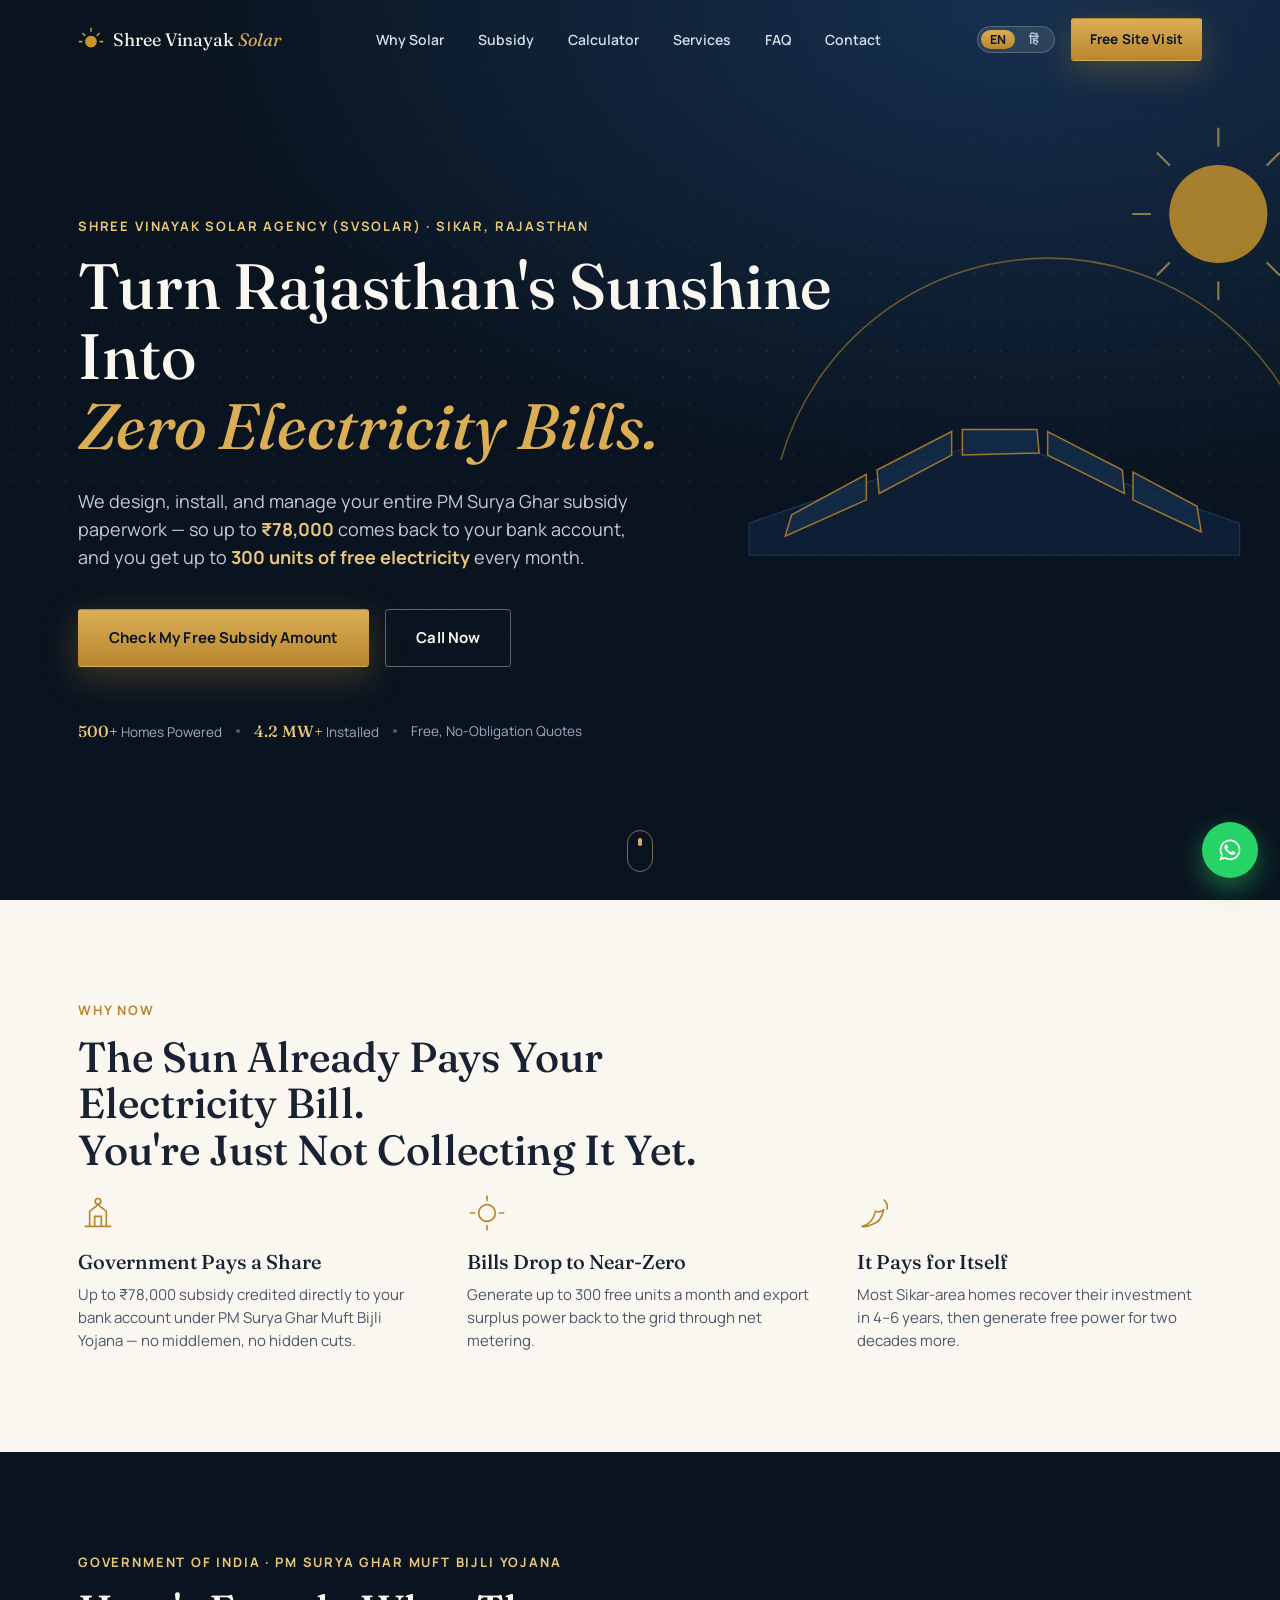
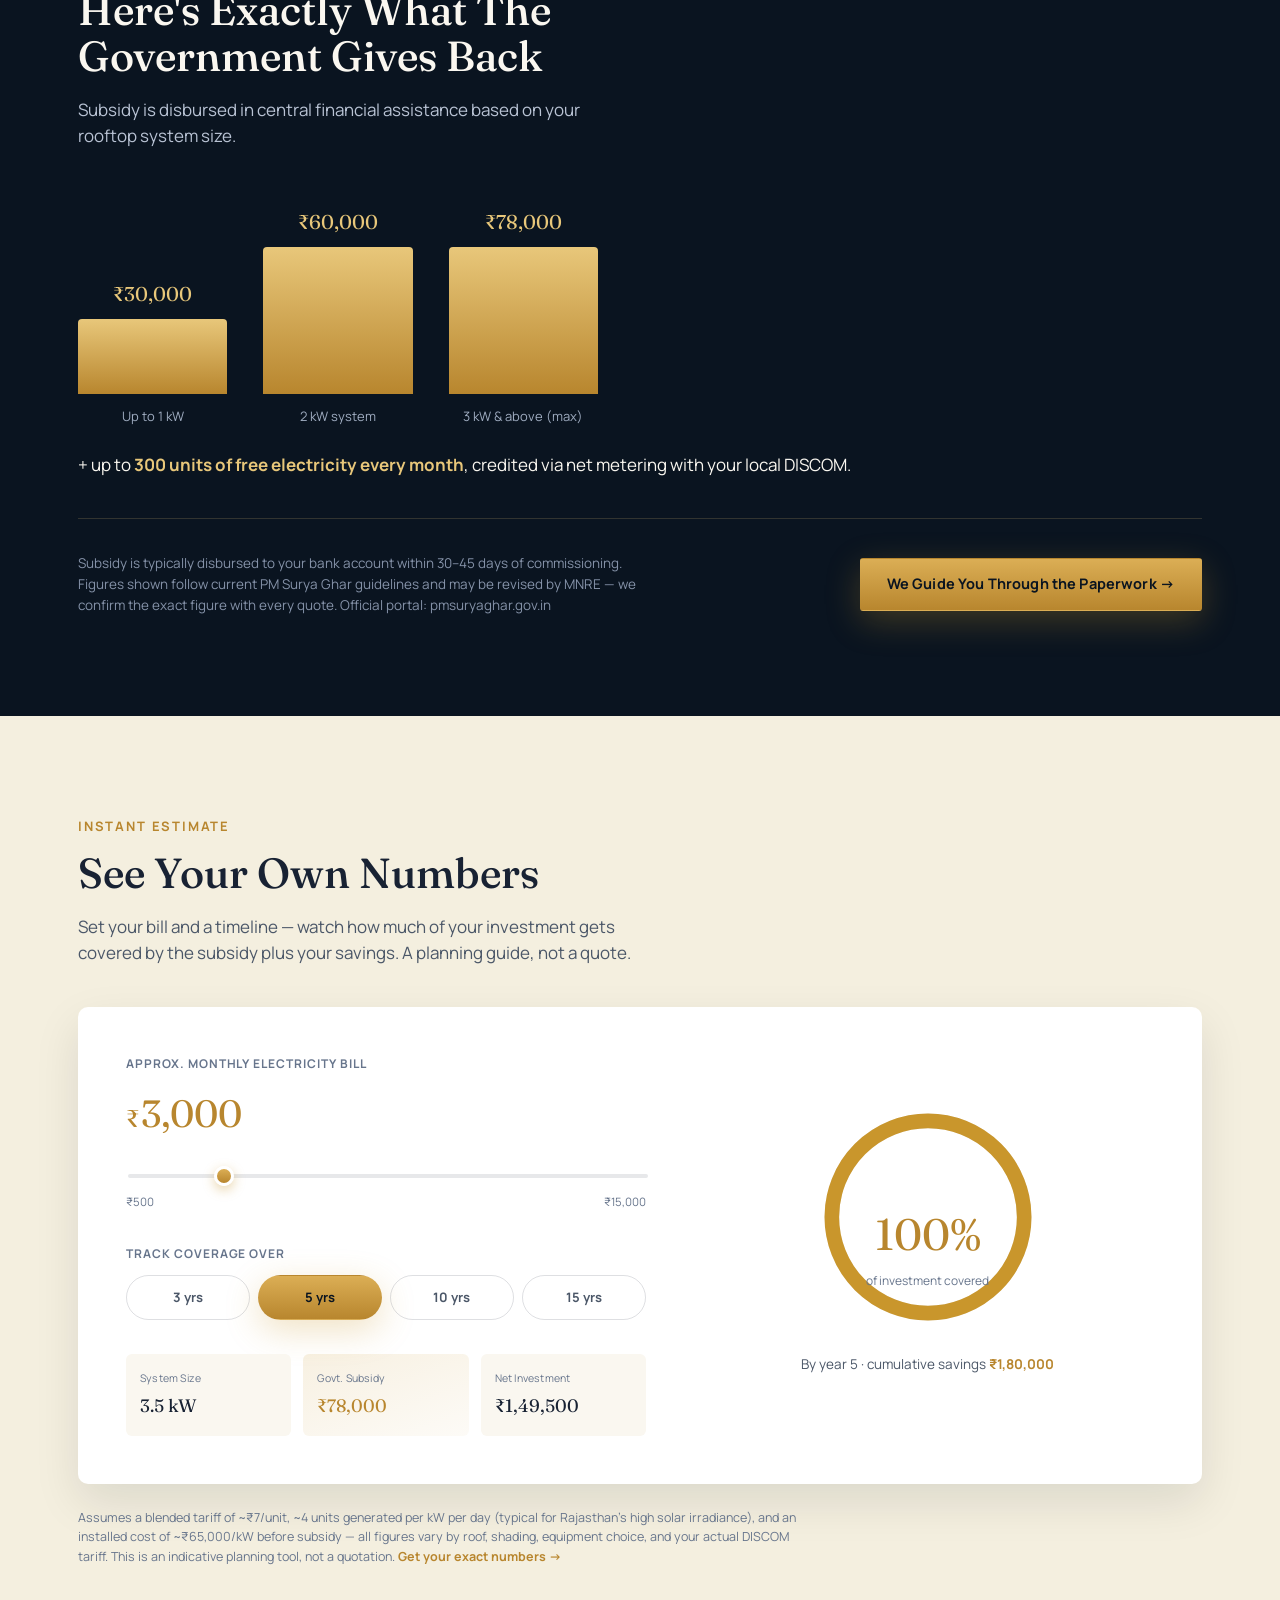
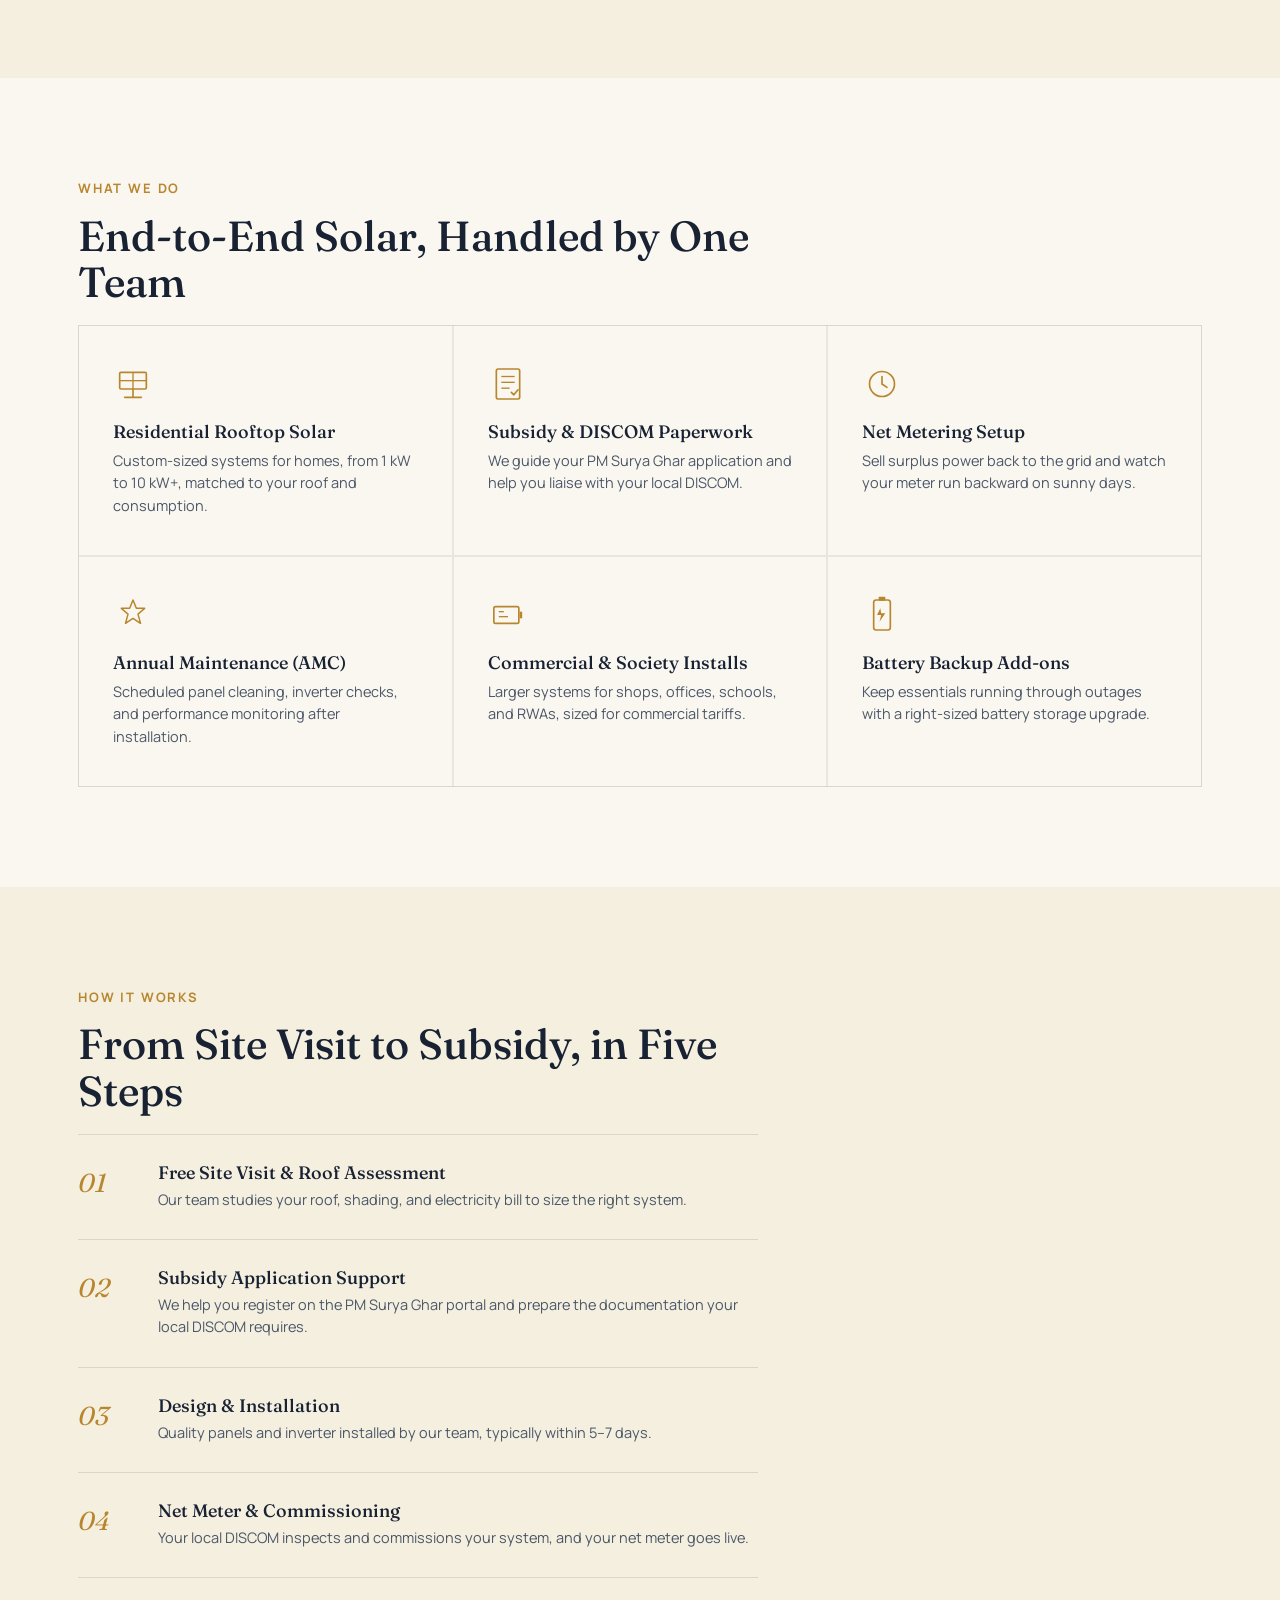
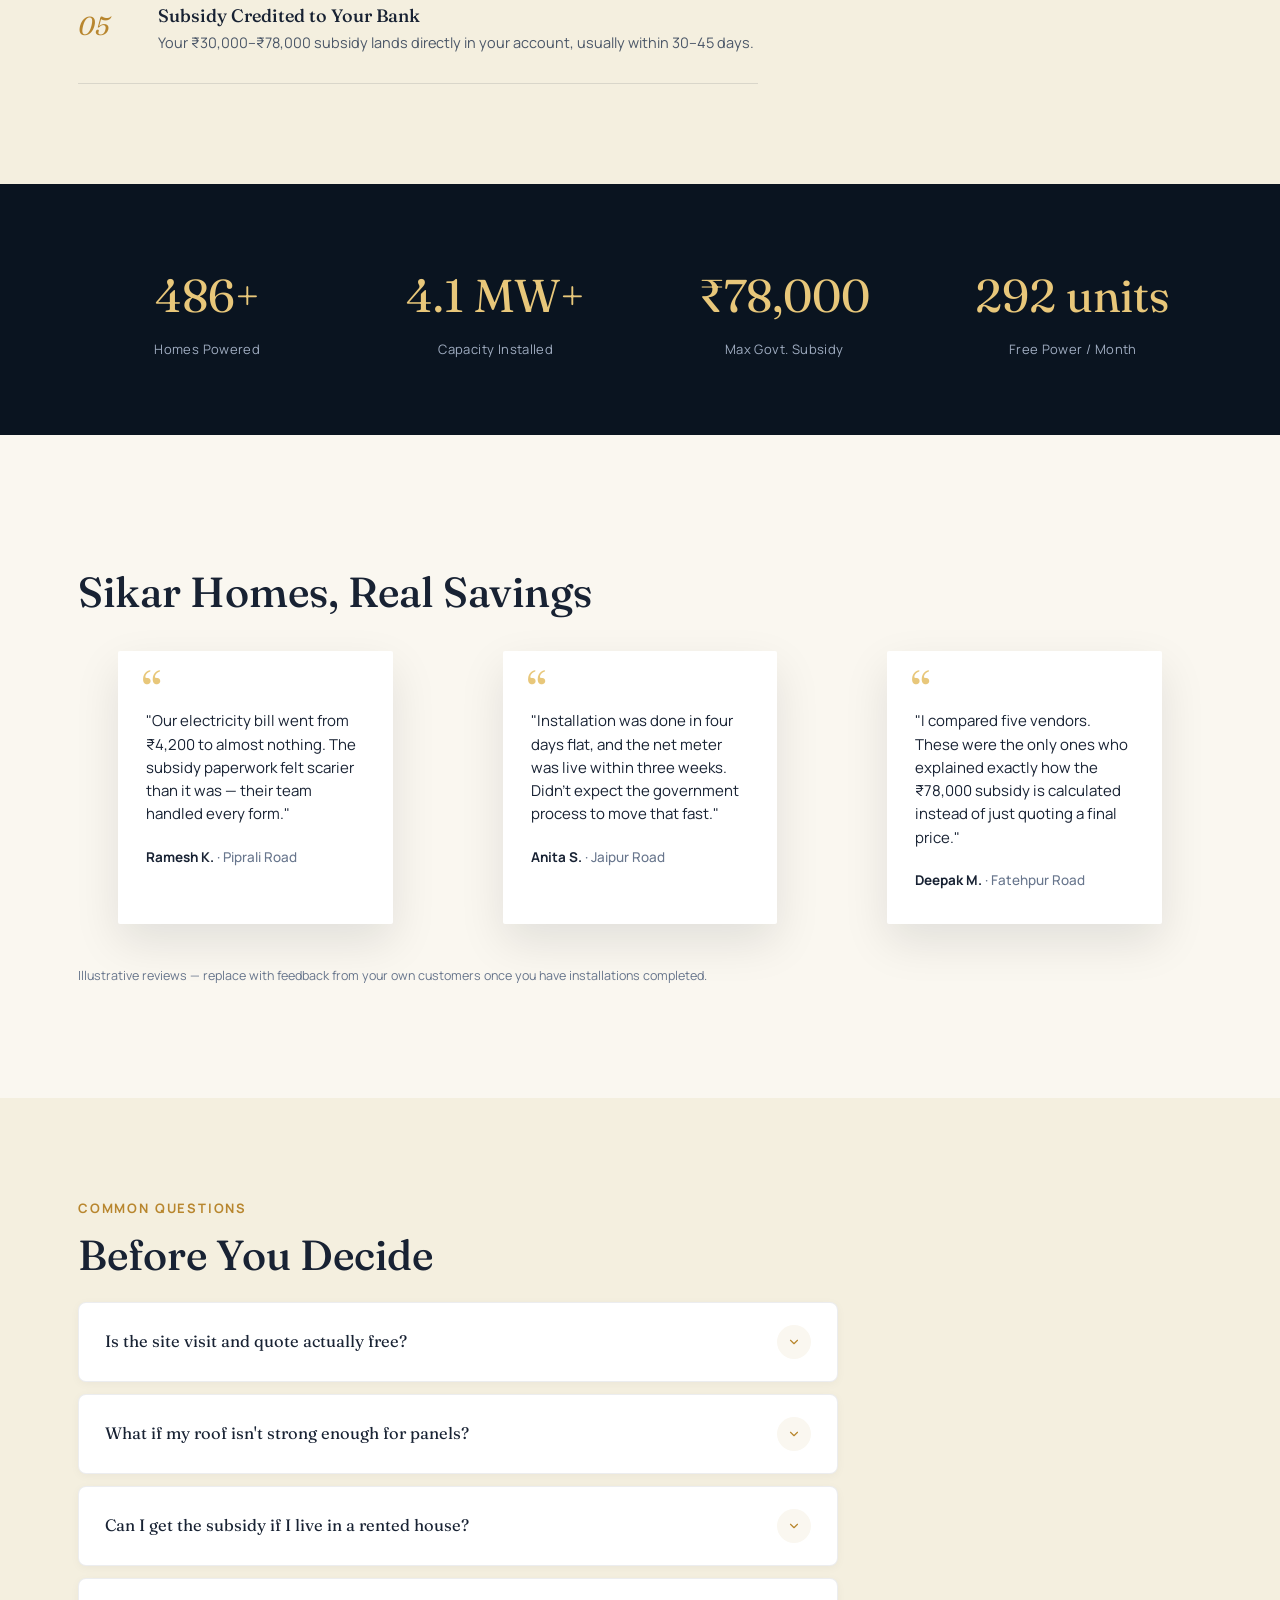
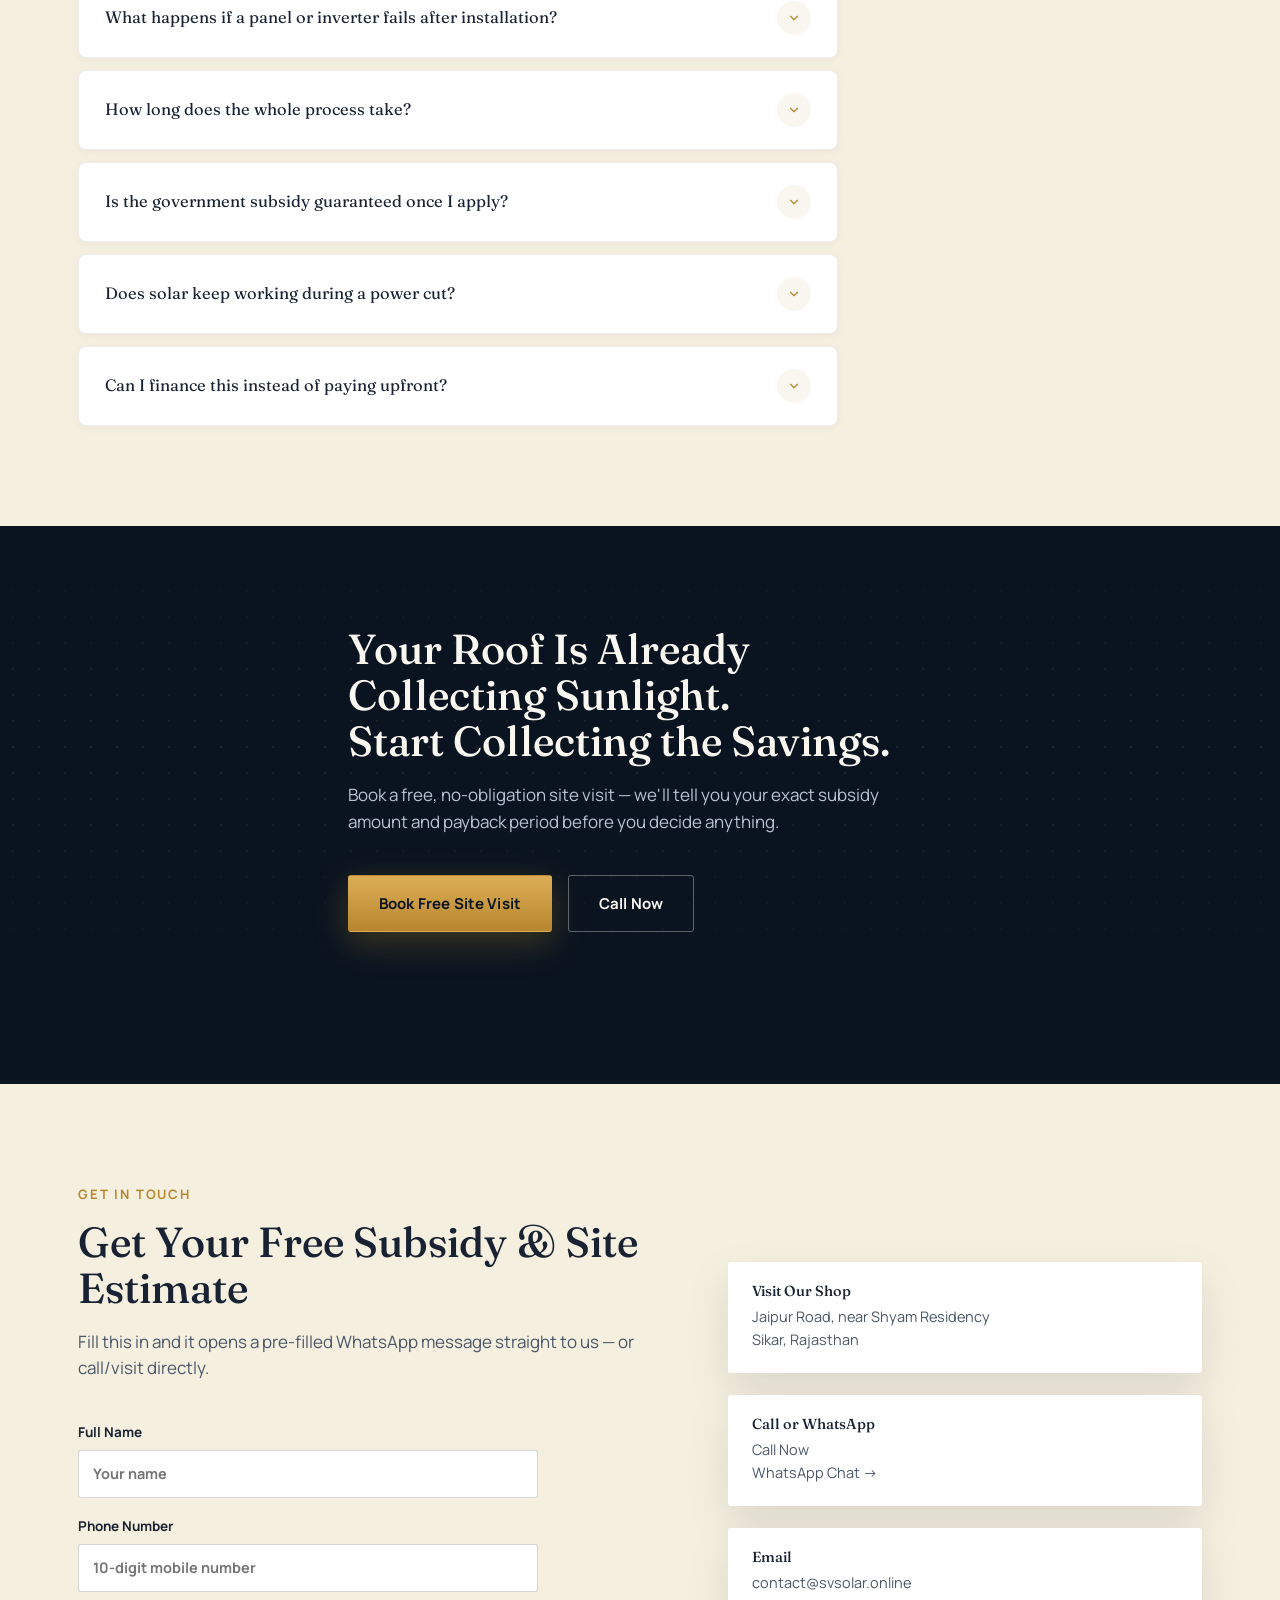
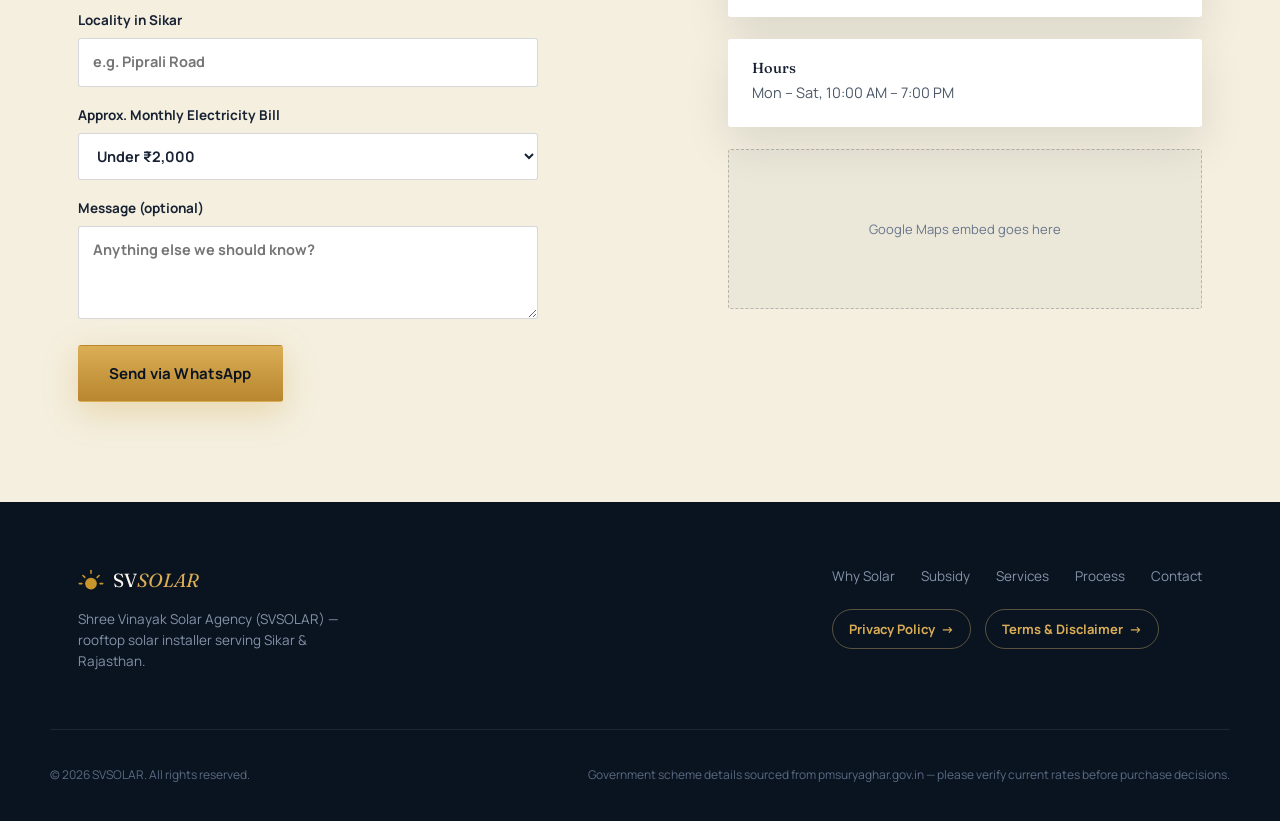
==== commit f7a04f83: "Update index.html" ====
--- a/index.html
+++ b/index.html
@@ -413,7 +413,7 @@
         <cite data-i18n="testi3_cite" data-i18n-html>Deepak M. <span>· Fatehpur Road</span></cite>
       </blockquote>
     </div>
-    <p class="testimonial-disclaimer reveal" data-i18n="testi_disclaimer">Illustrative reviews — replace with feedback from your own customers once you have installations completed.</p>
+    <p class="testimonial-disclaimer reveal" data-i18n="testi_disclaimer">Illustrative reviews.</p>
   </div>
 </section>
 
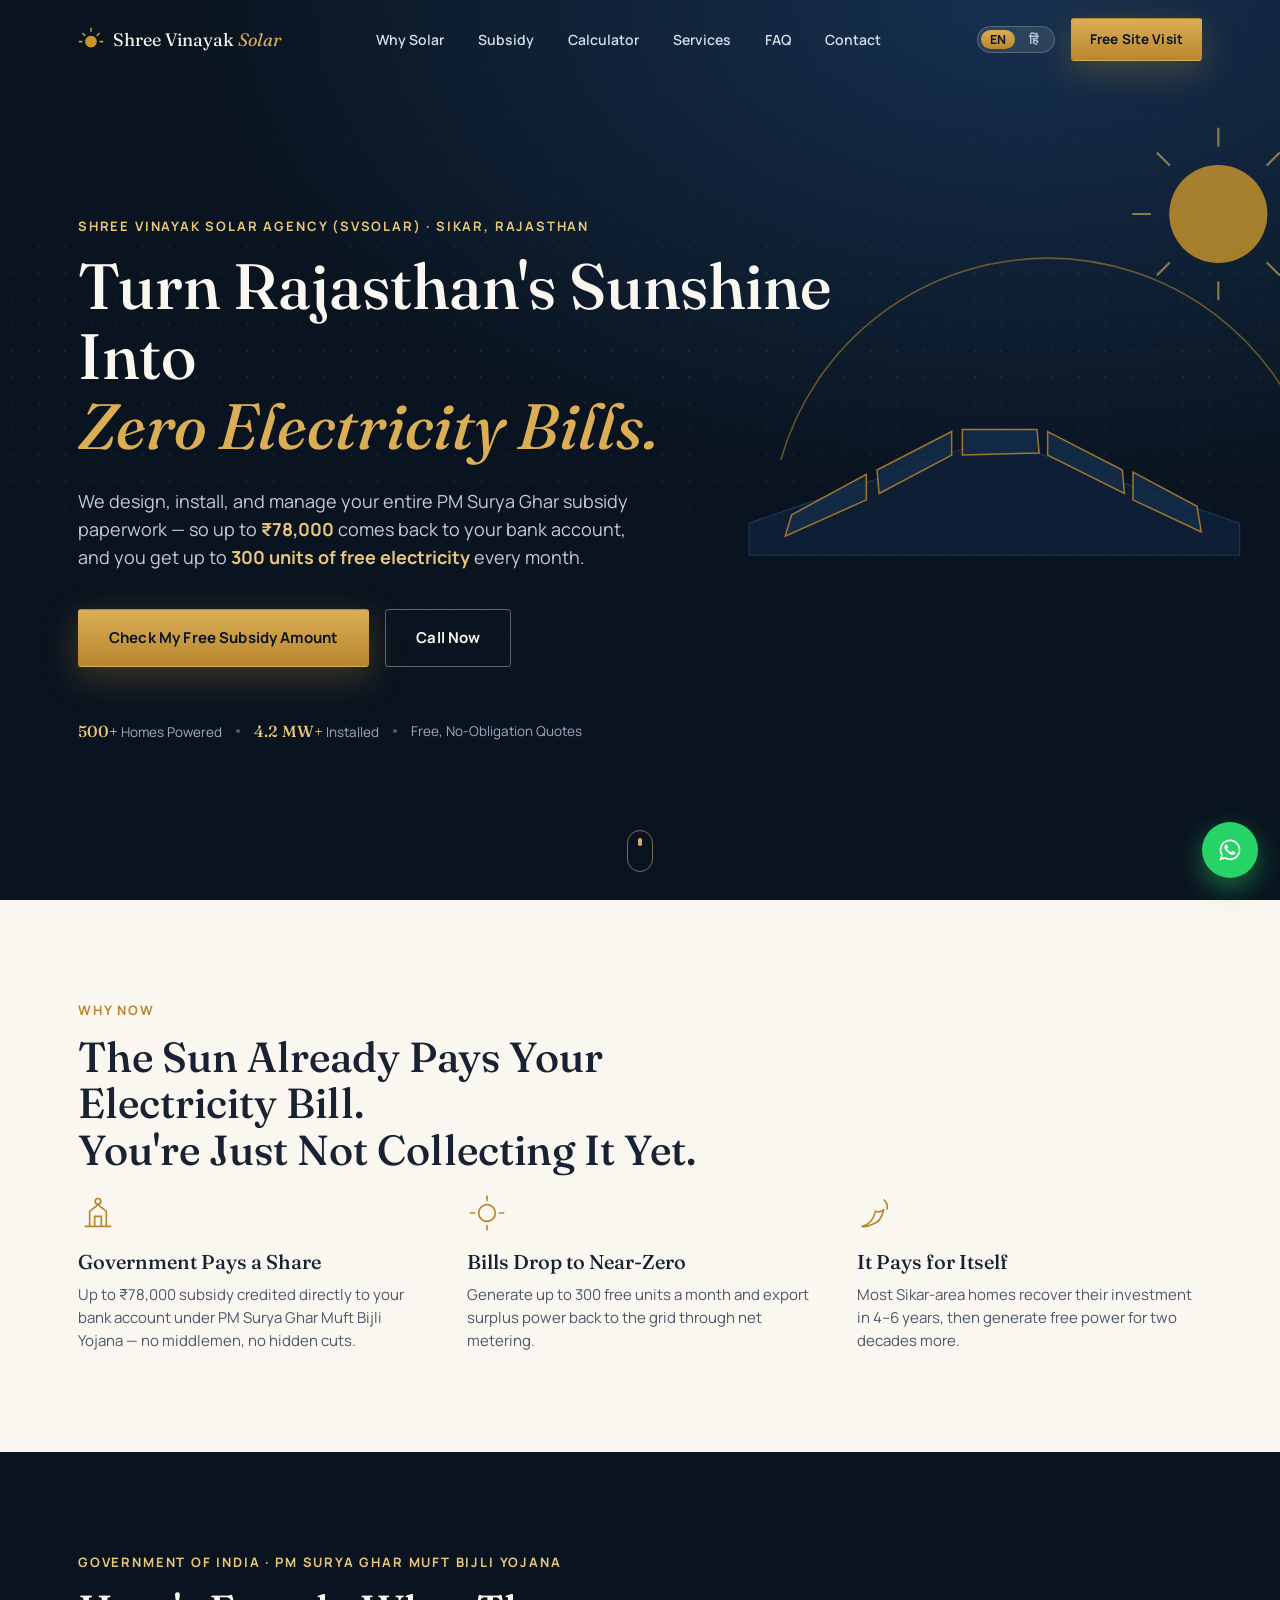
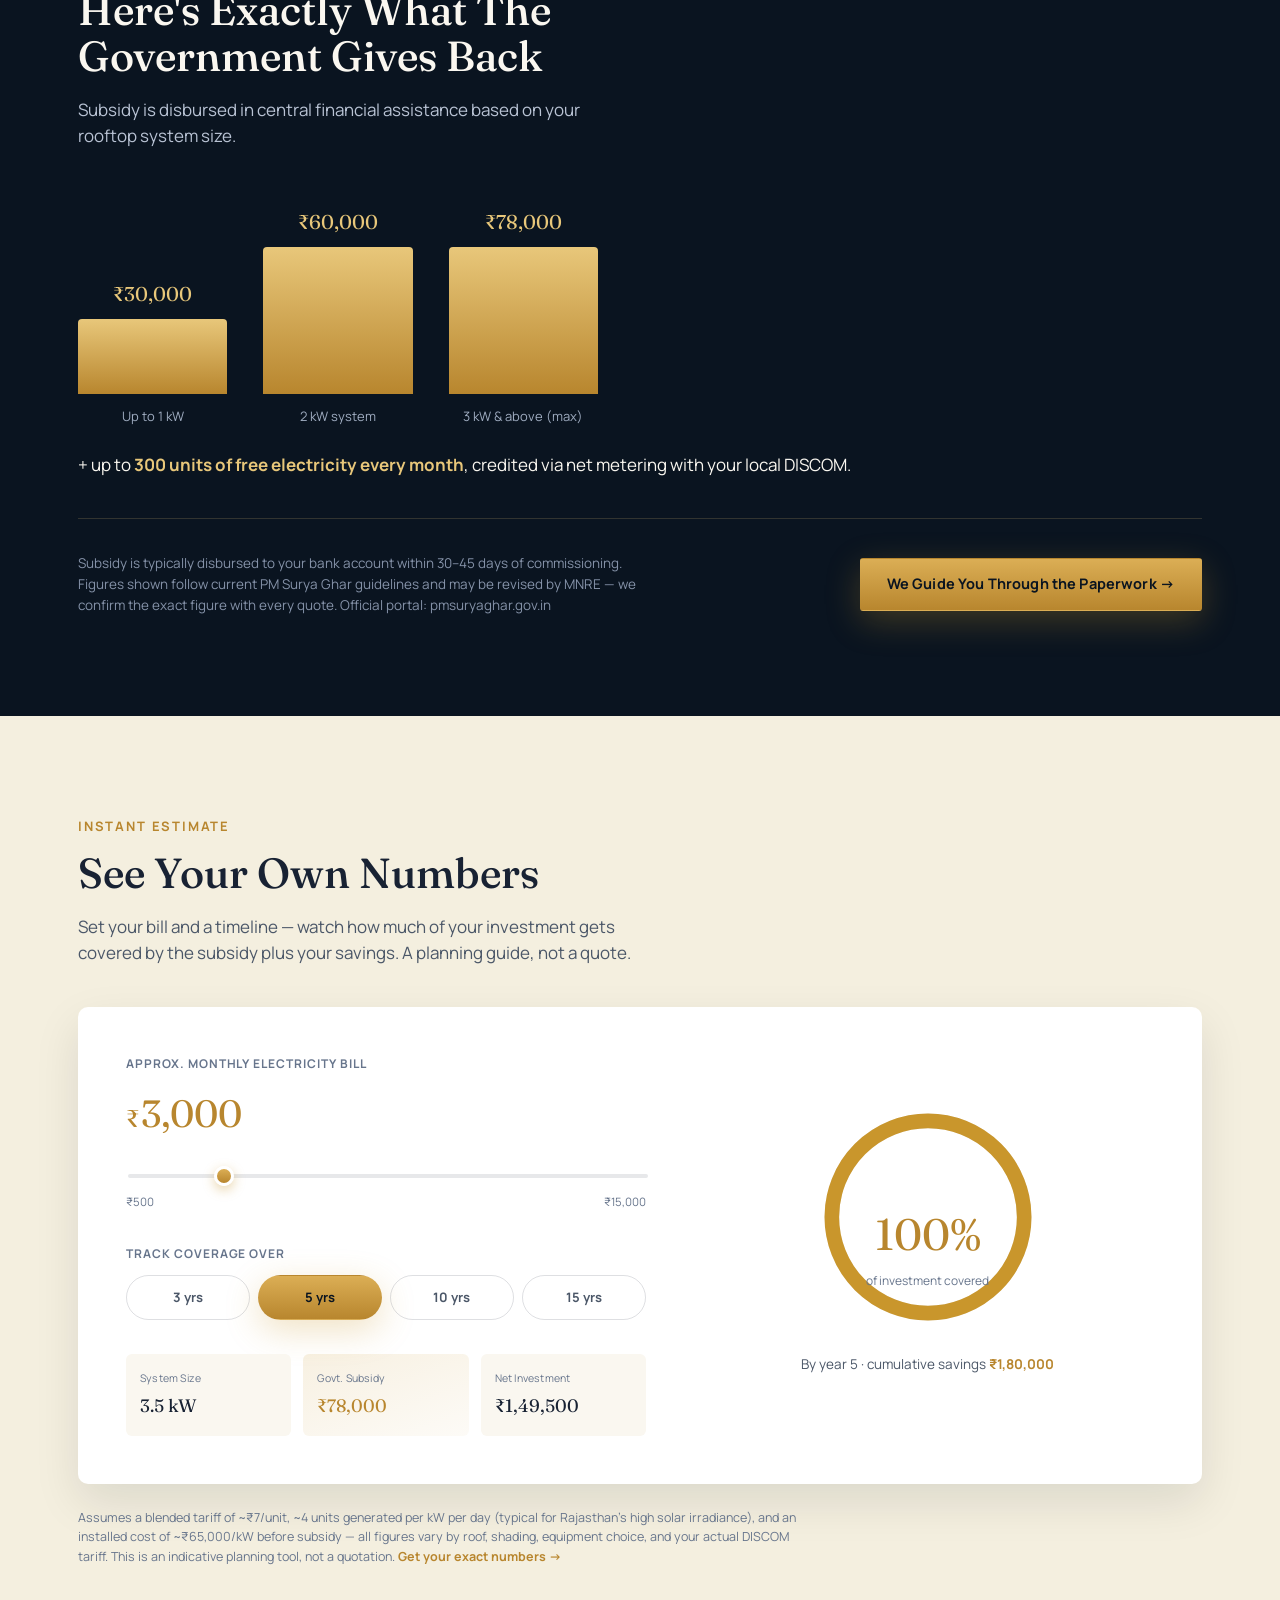
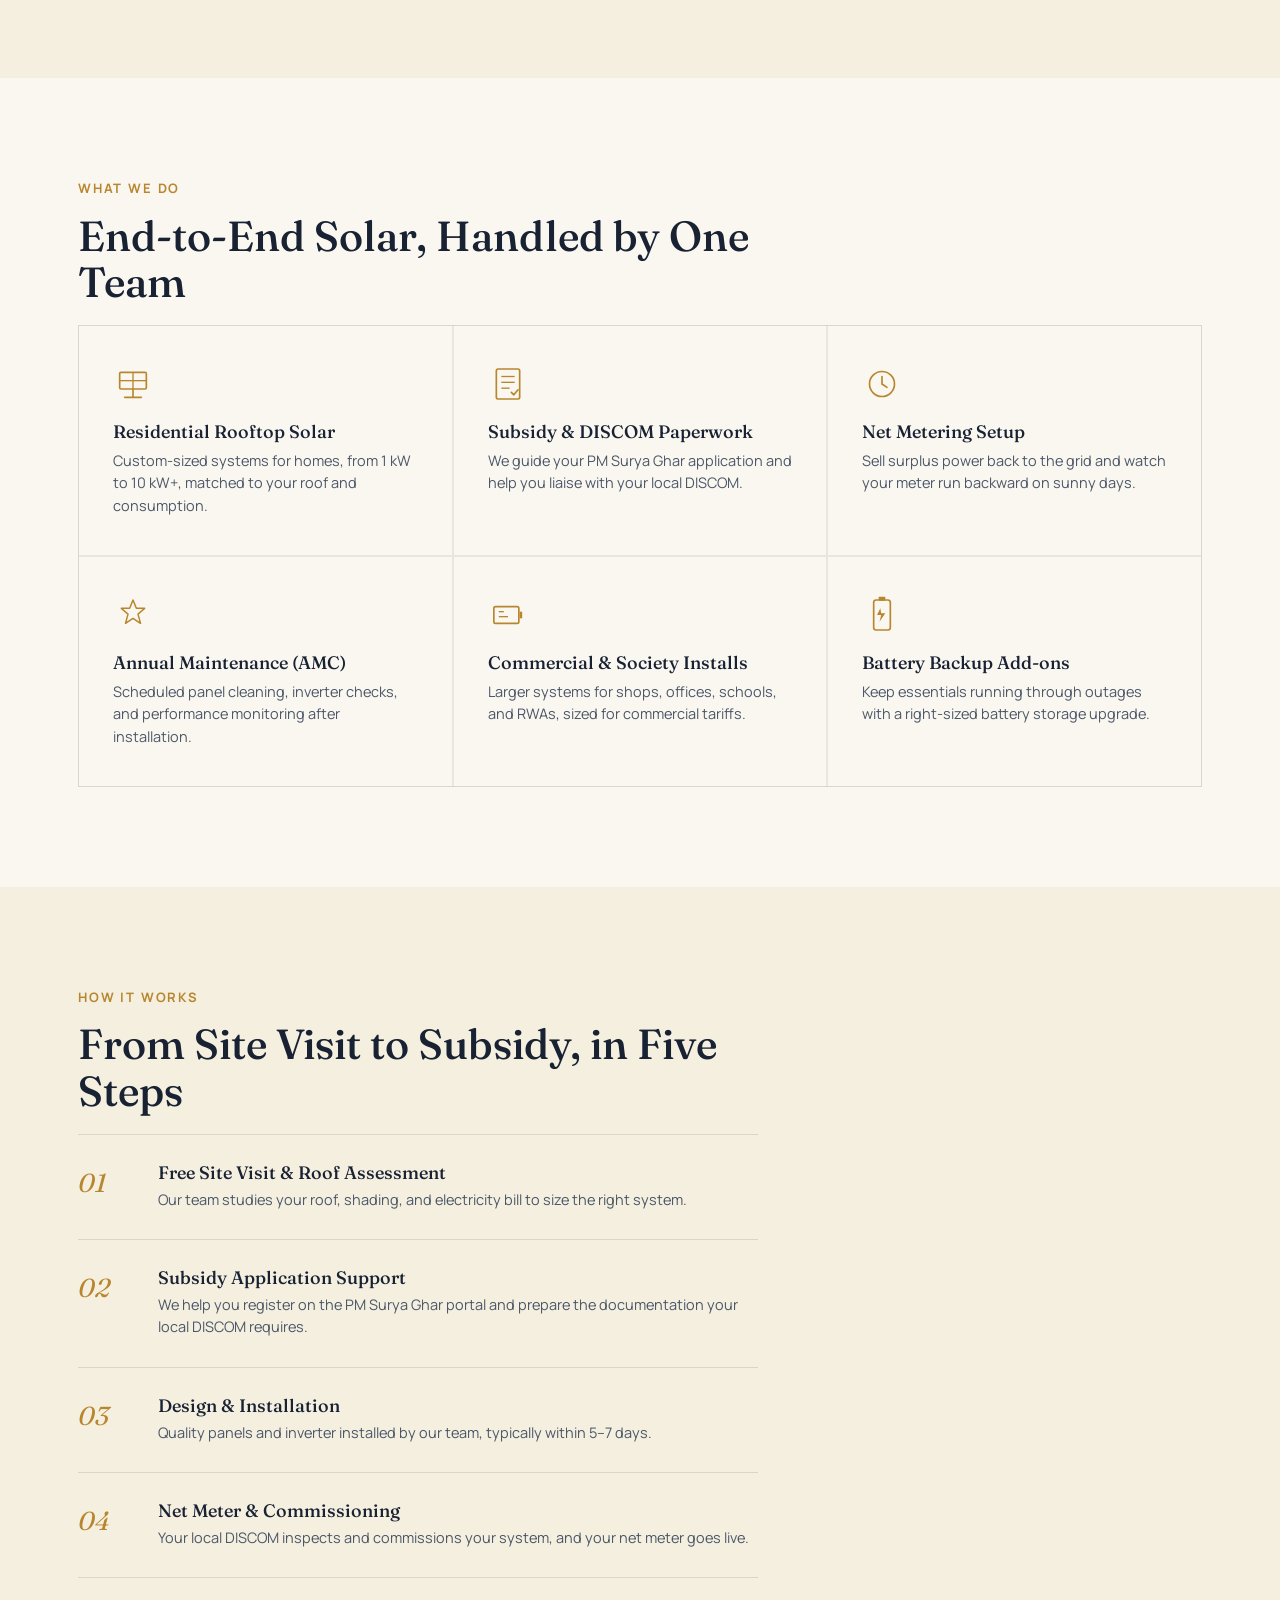
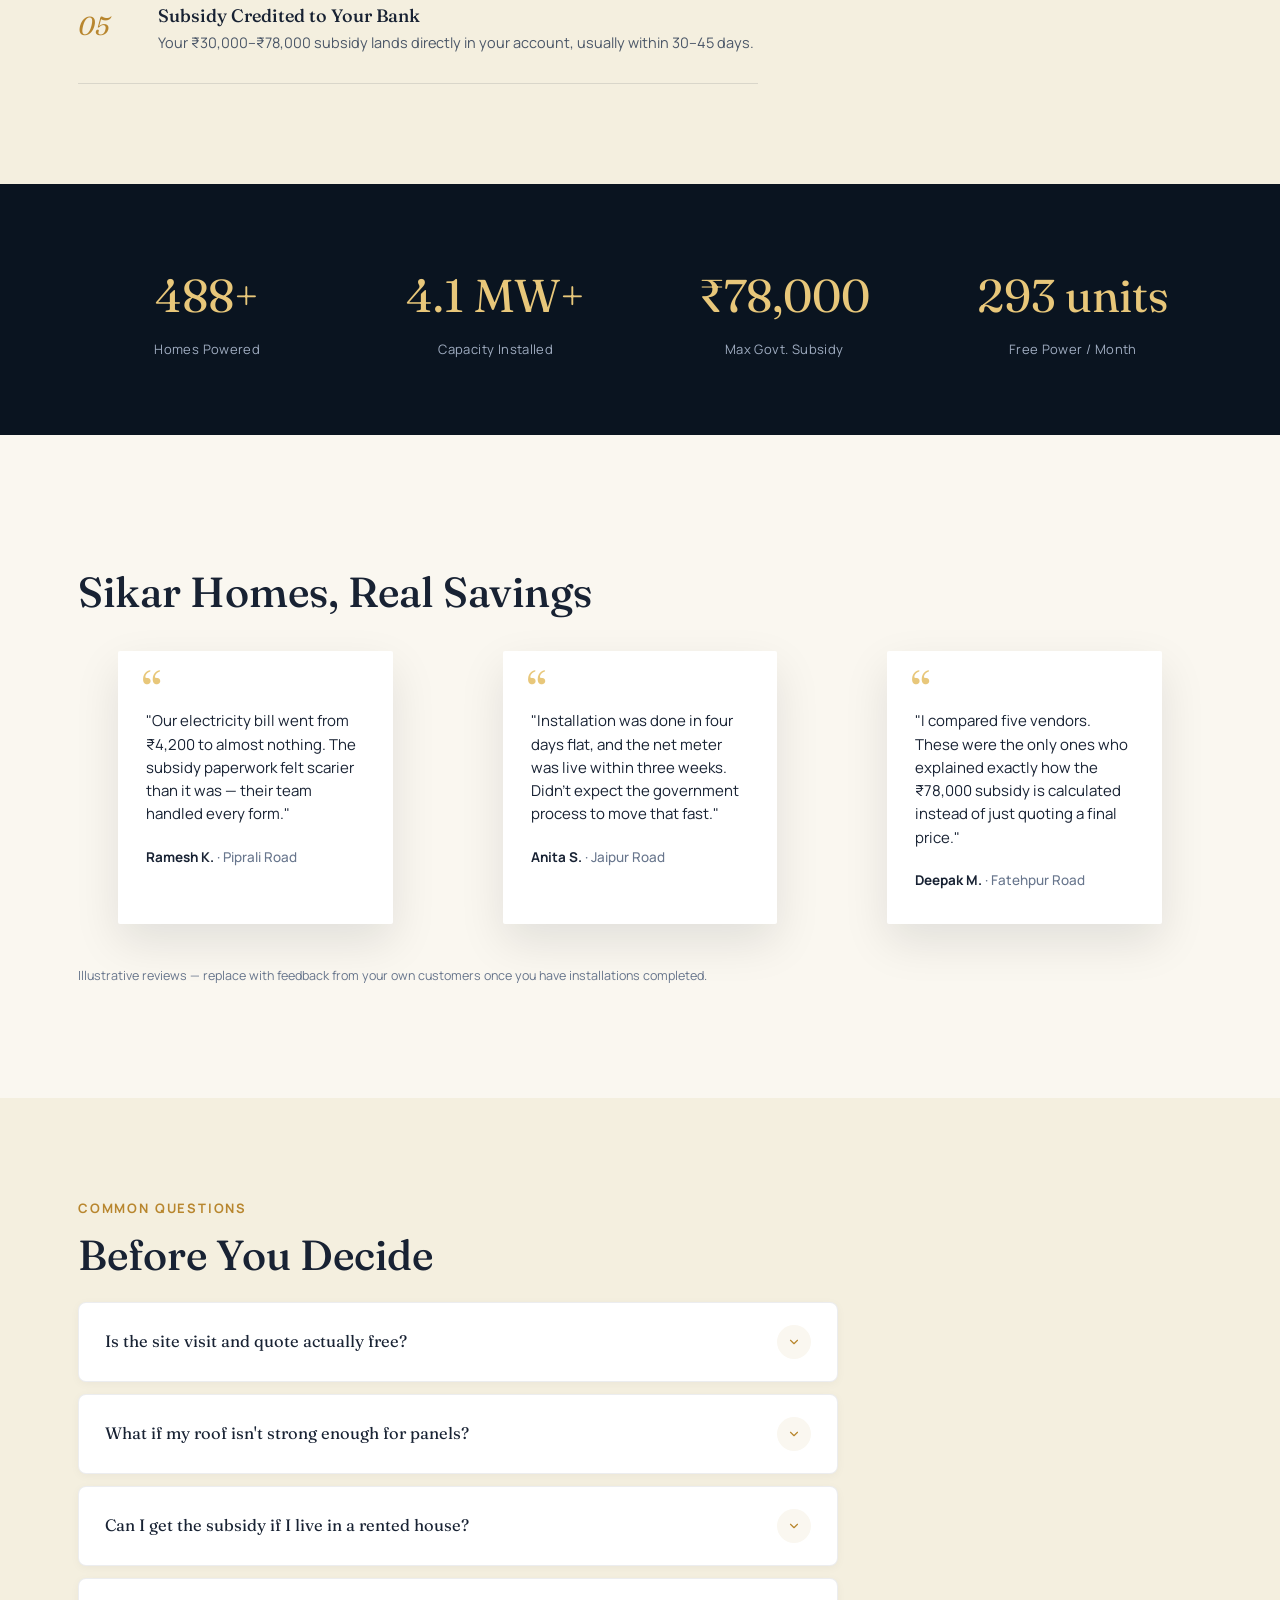
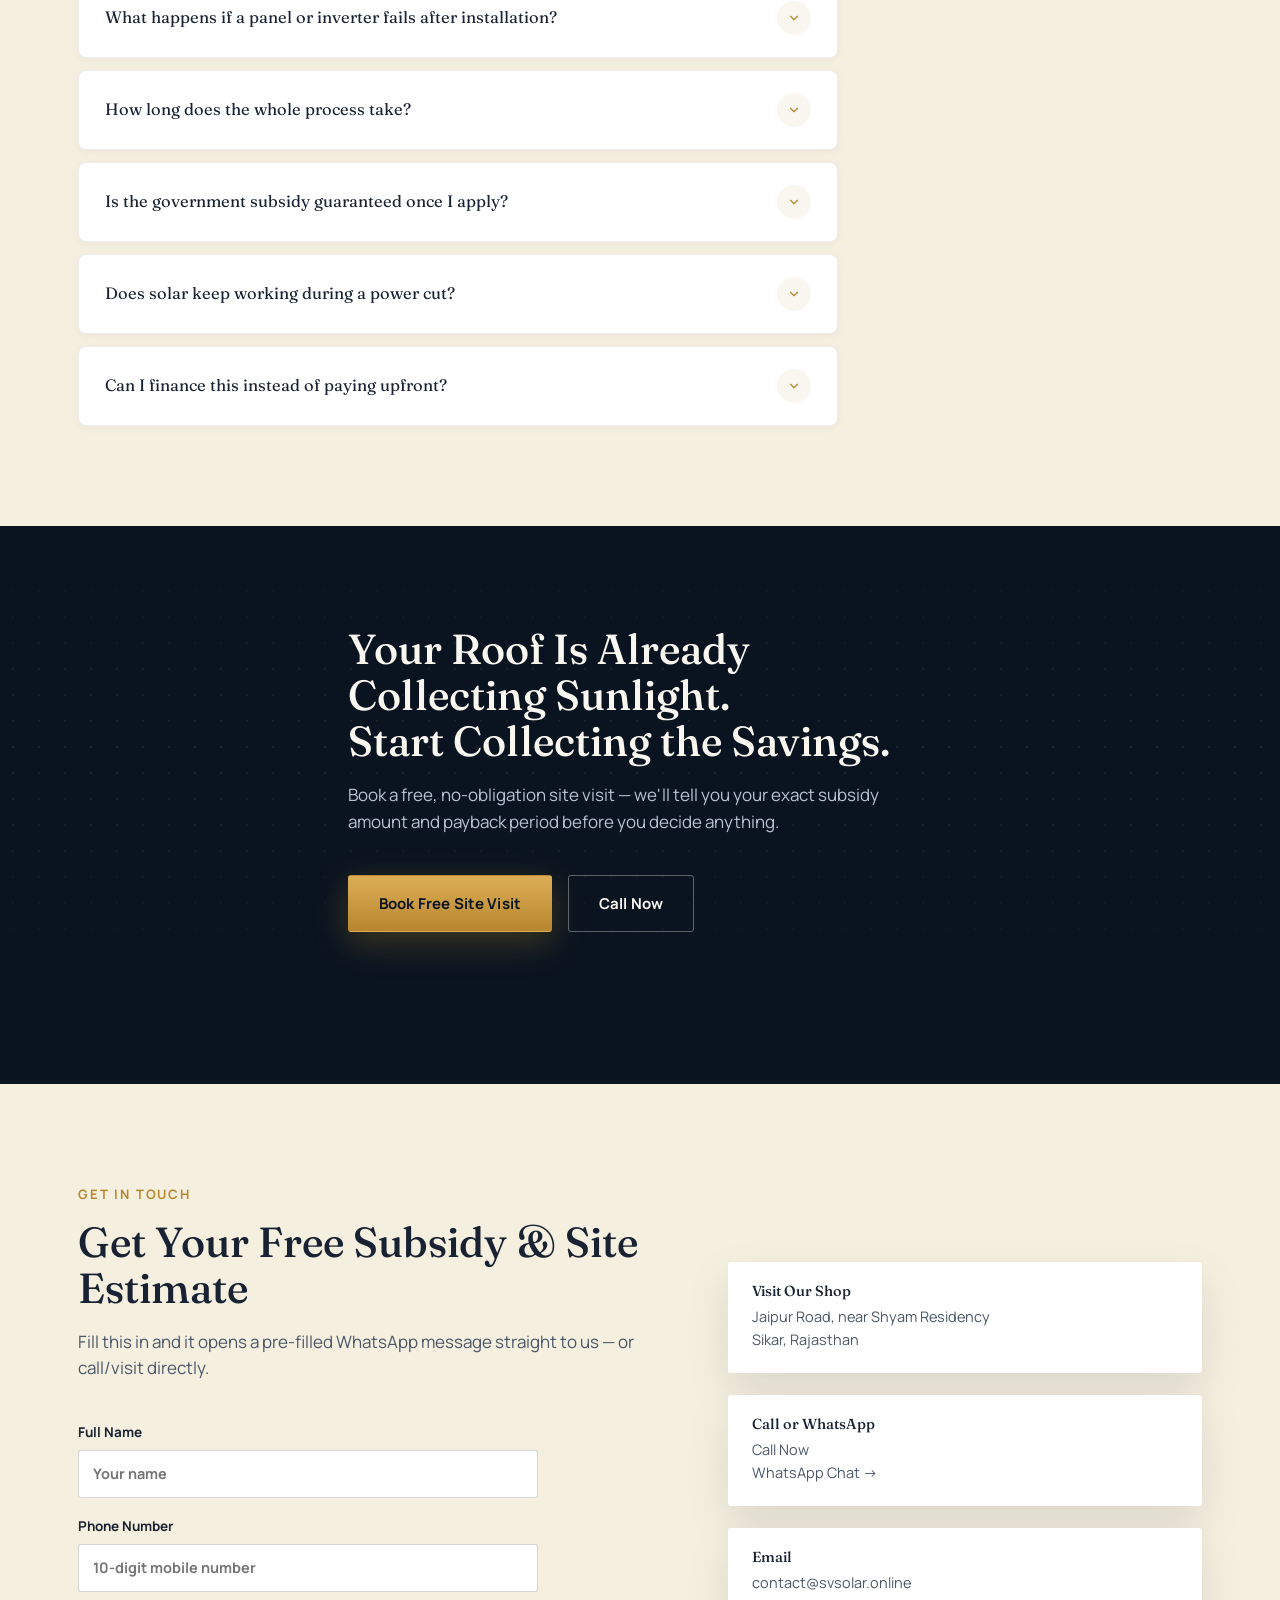
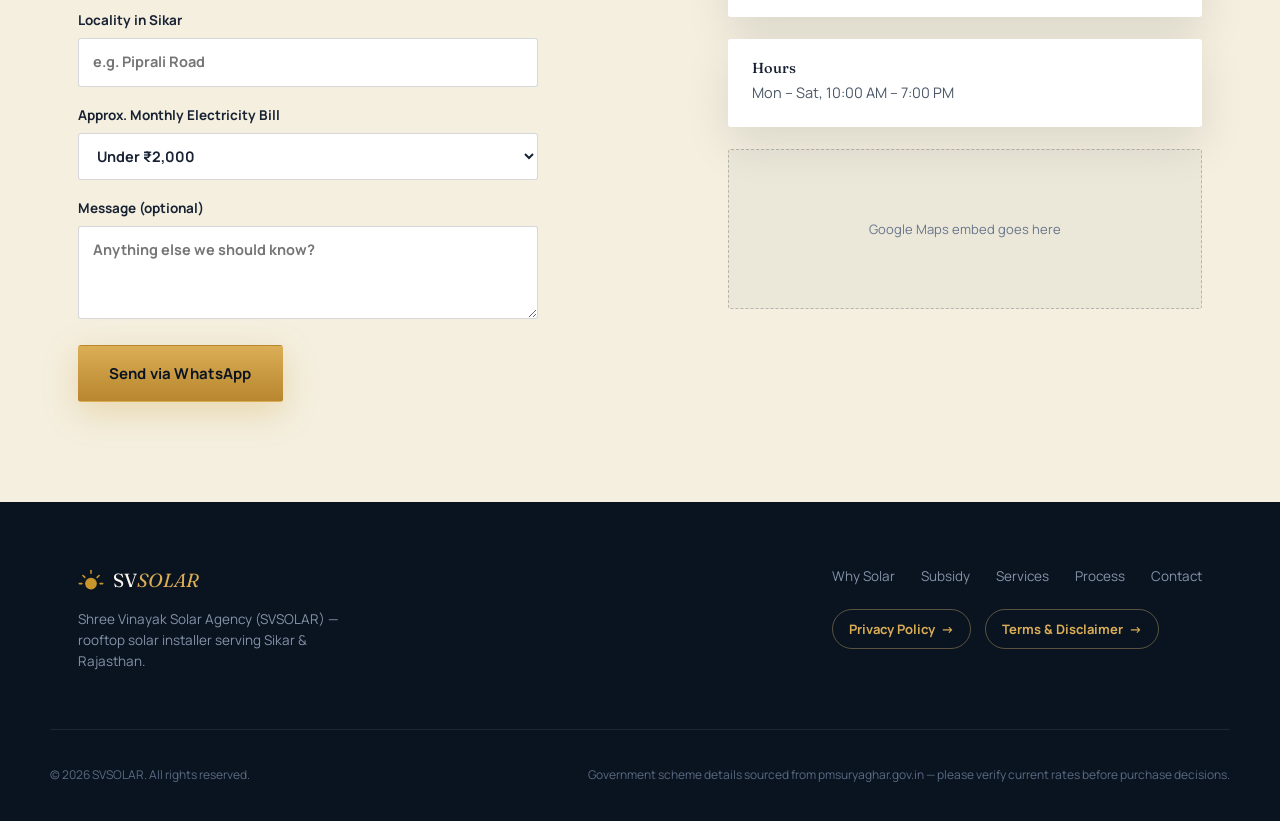
==== commit 3275a2a3: "Update index.html" ====
--- a/index.html
+++ b/index.html
@@ -4,6 +4,8 @@
 <meta charset="UTF-8">
 <meta name="google-site-verification" content="e2ynMl9WnZSCU8bjYGTIFZzNcXRfY9hF8iK5Xwq47rM" />
 <meta name="viewport" content="width=device-width, initial-scale=1.0">
+<script async src="https://pagead2.googlesyndication.com/pagead/js/adsbygoogle.js?client=ca-pub-9946067025800879"
+     crossorigin="anonymous"></script>
 <title>Shree Vinayak Solar Agency (SVSOLAR) — Best Solar Company in Sikar, Rajasthan</title>
 <meta name="description" content="Shree Vinayak Solar Agency (SVSOLAR) — Sikar's rooftop solar installer. Free site visit, PM Surya Ghar subsidy up to ₹78,000, and 300 free electricity units every month.">
 
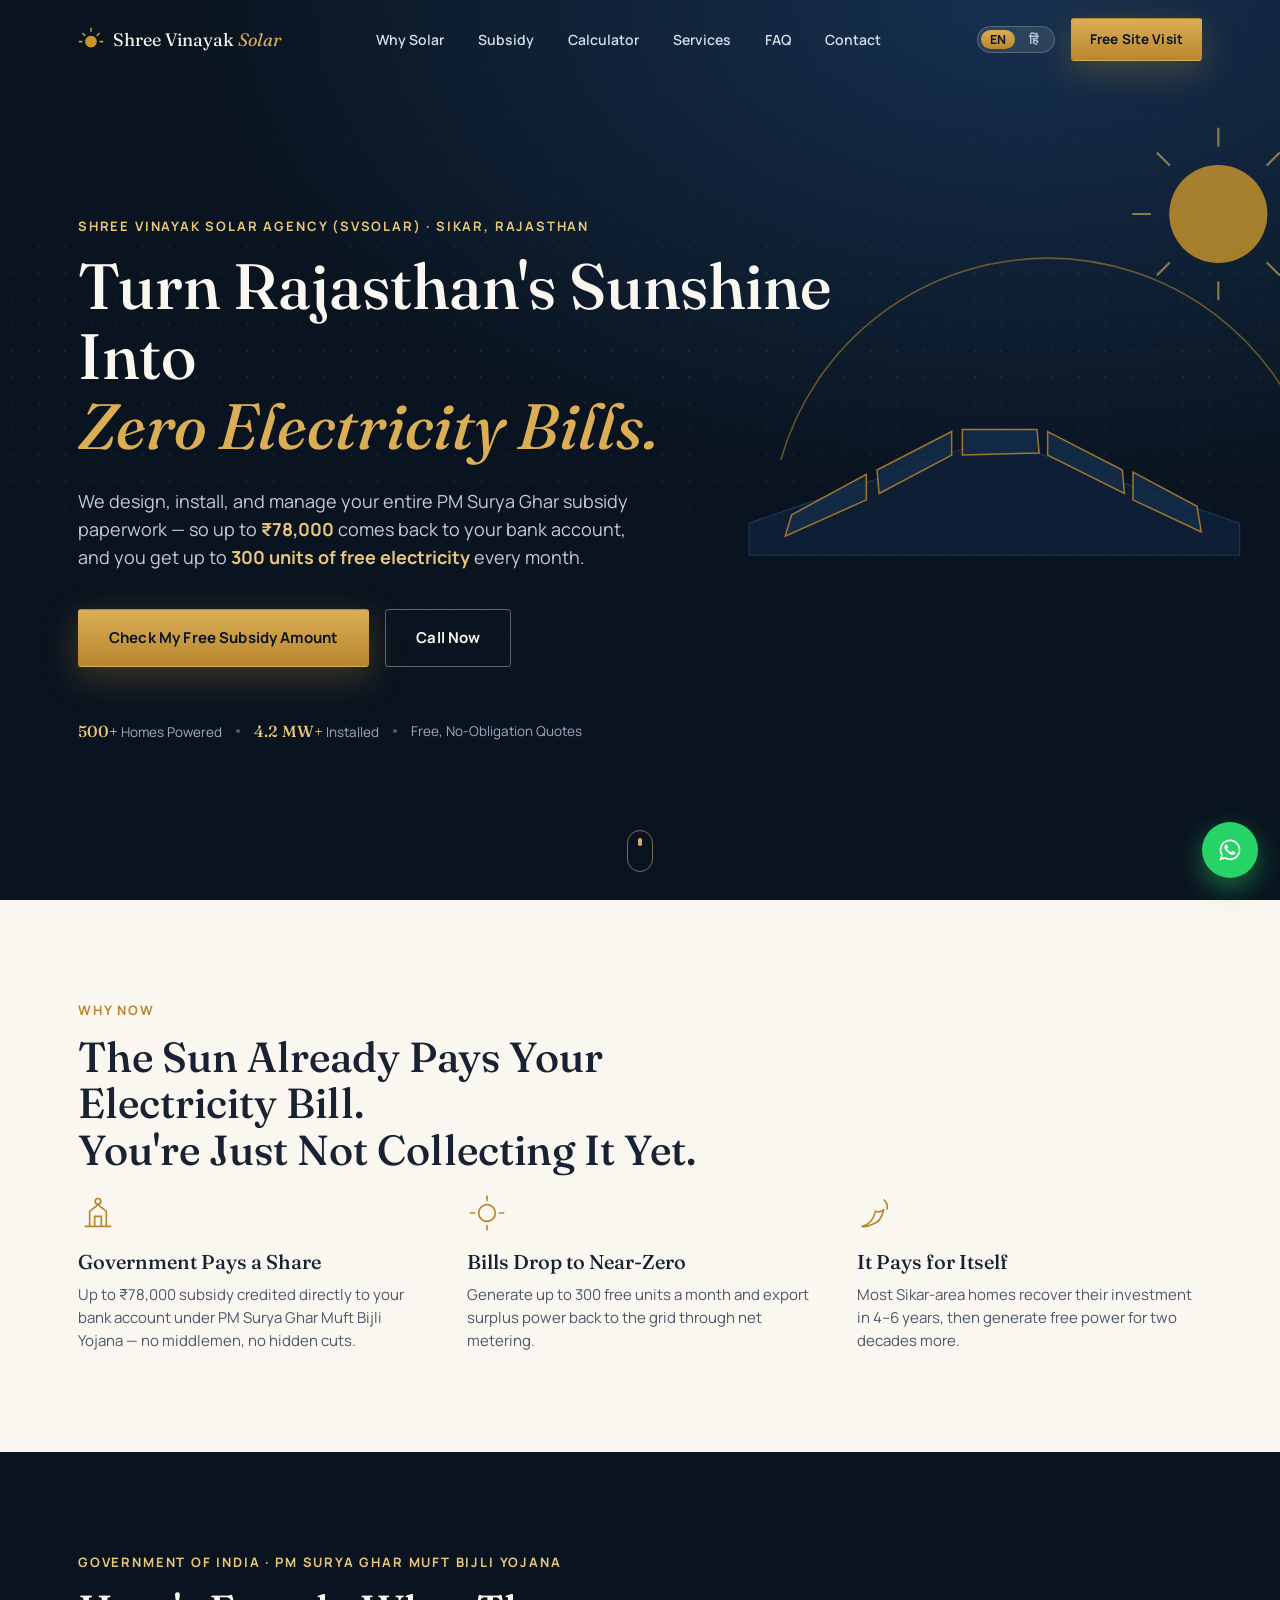
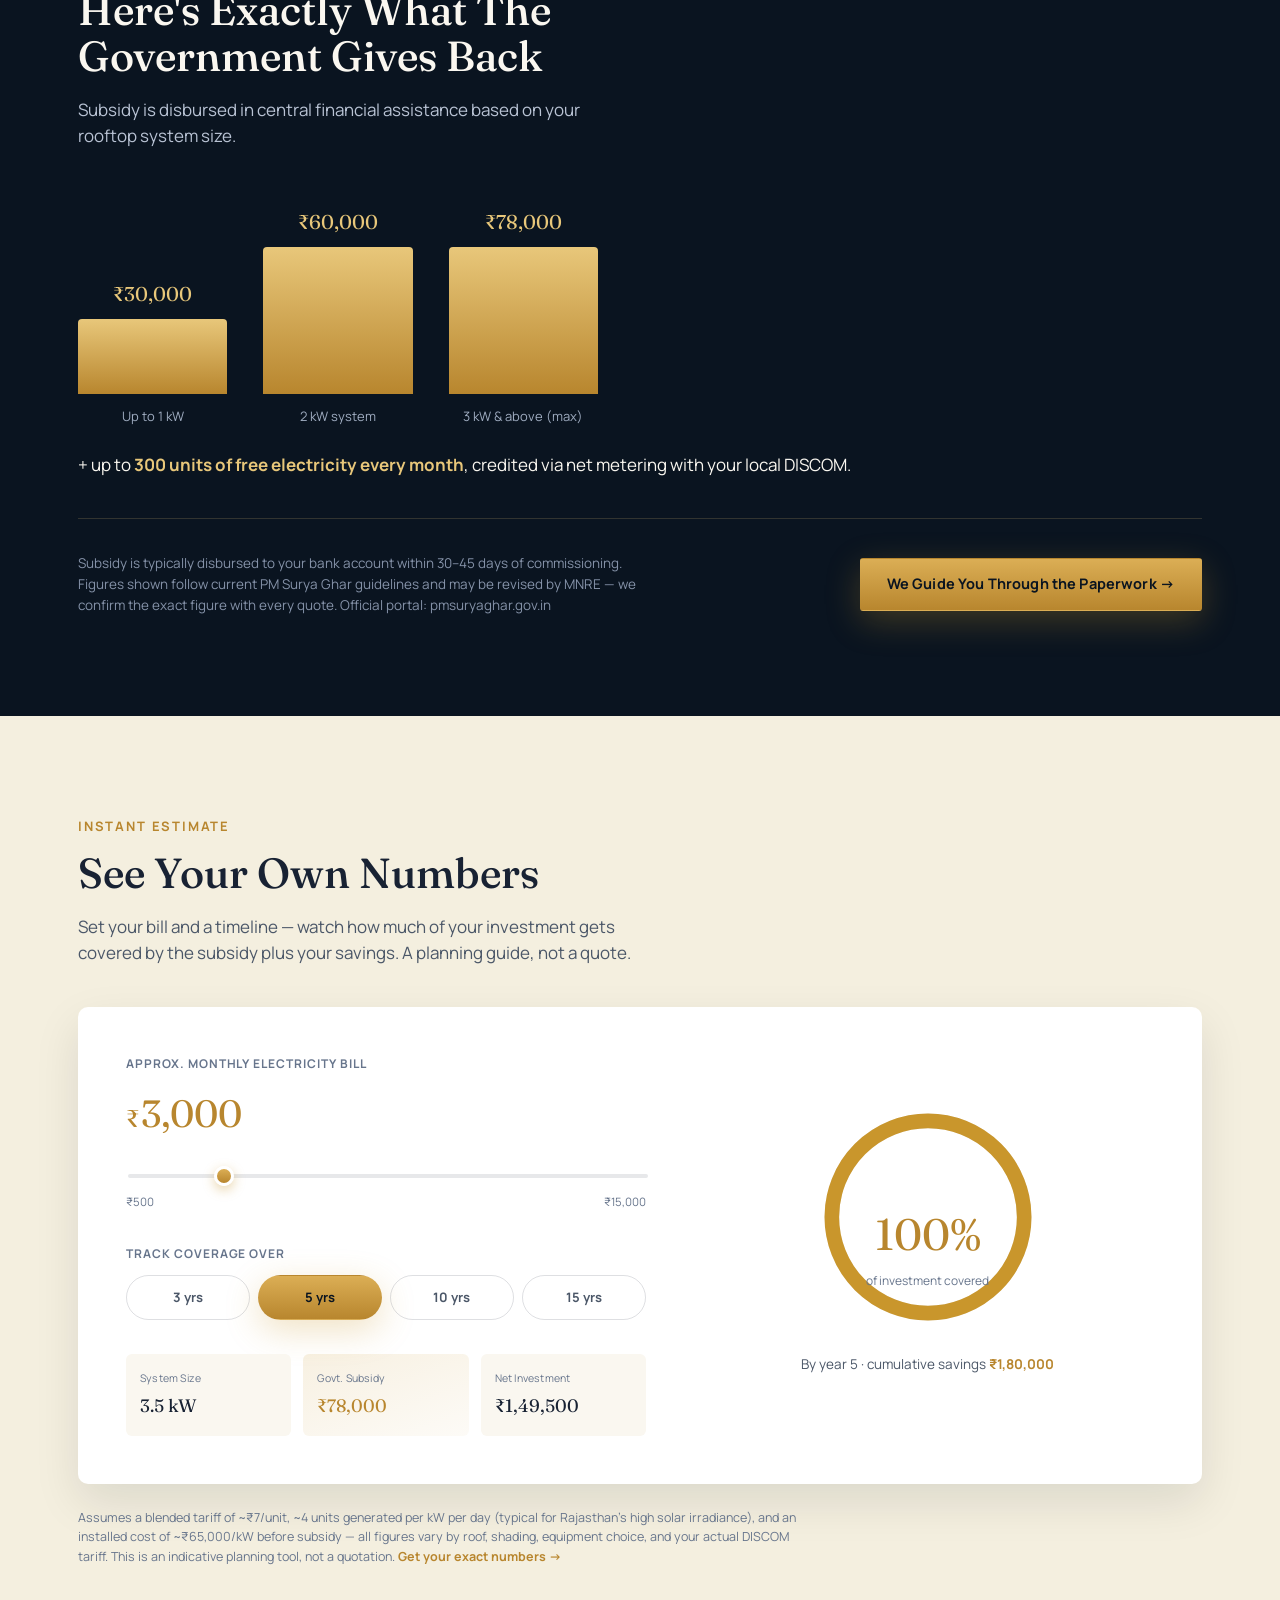
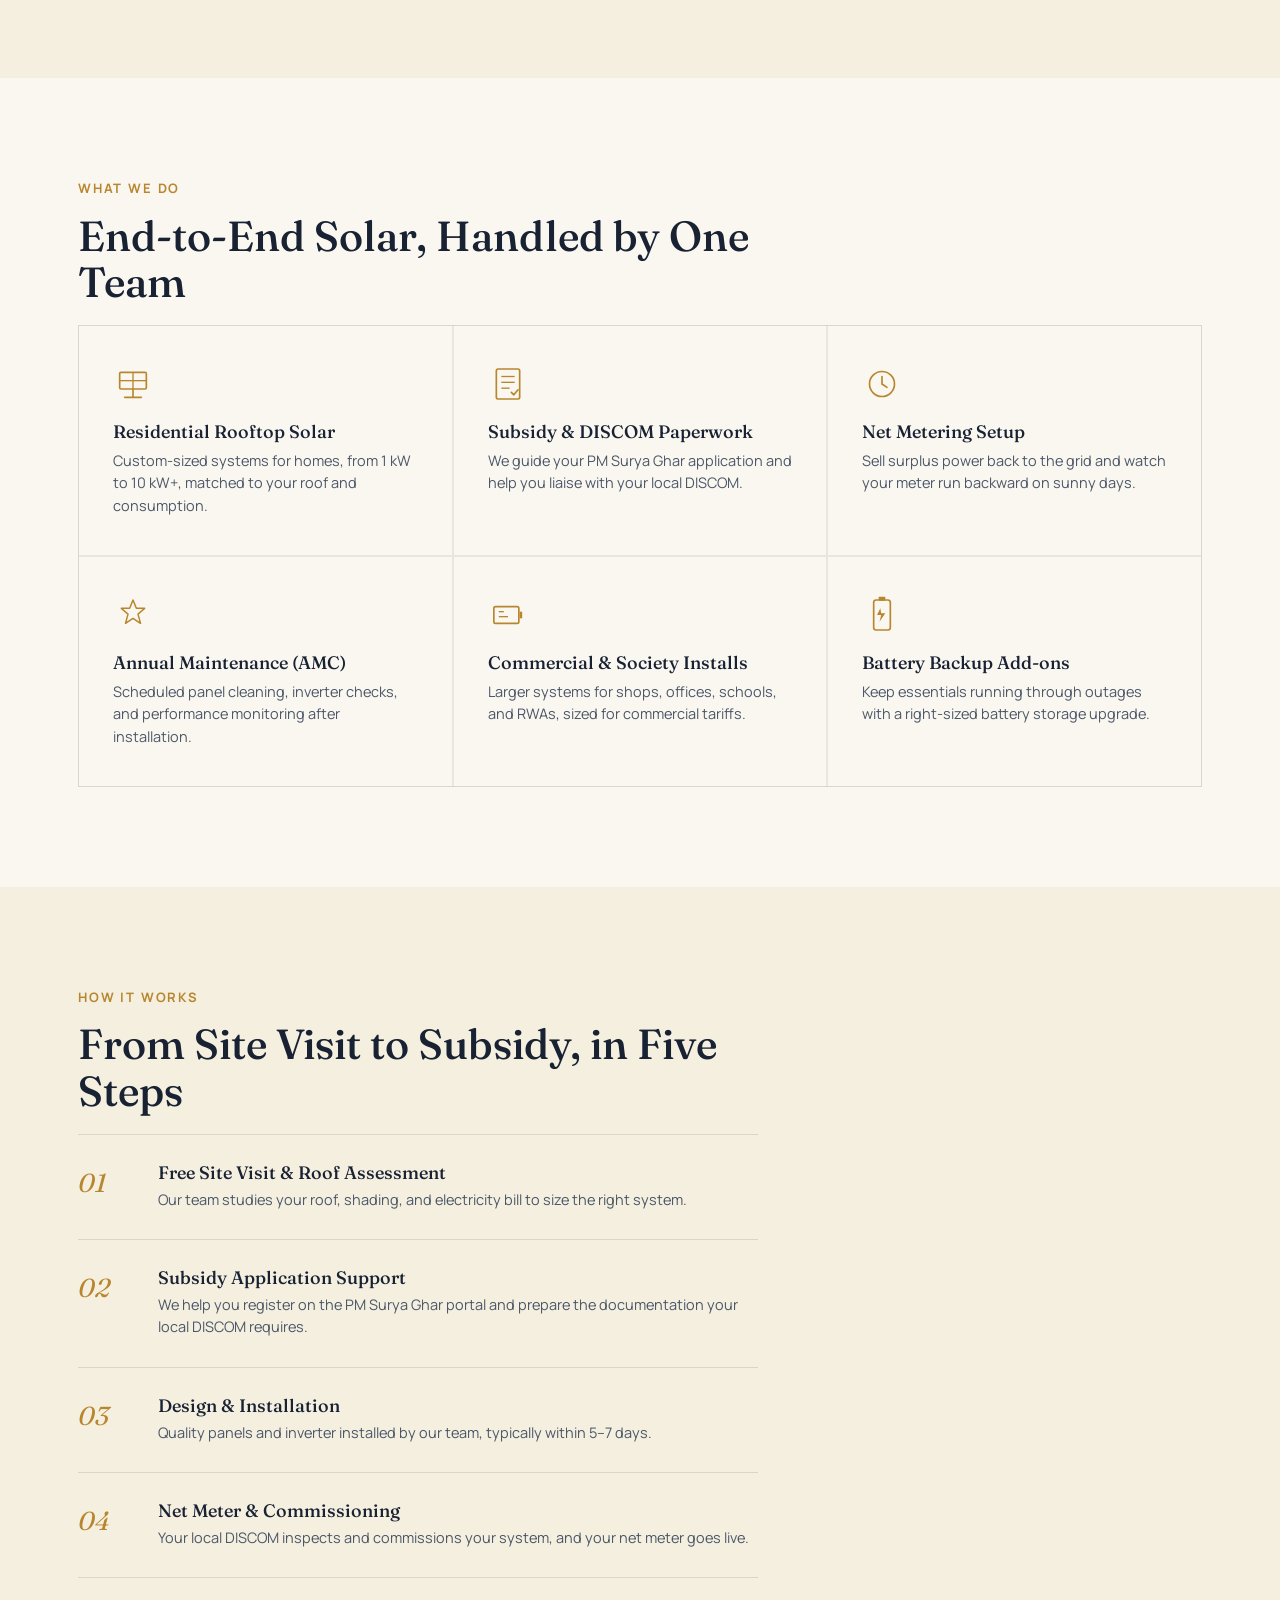
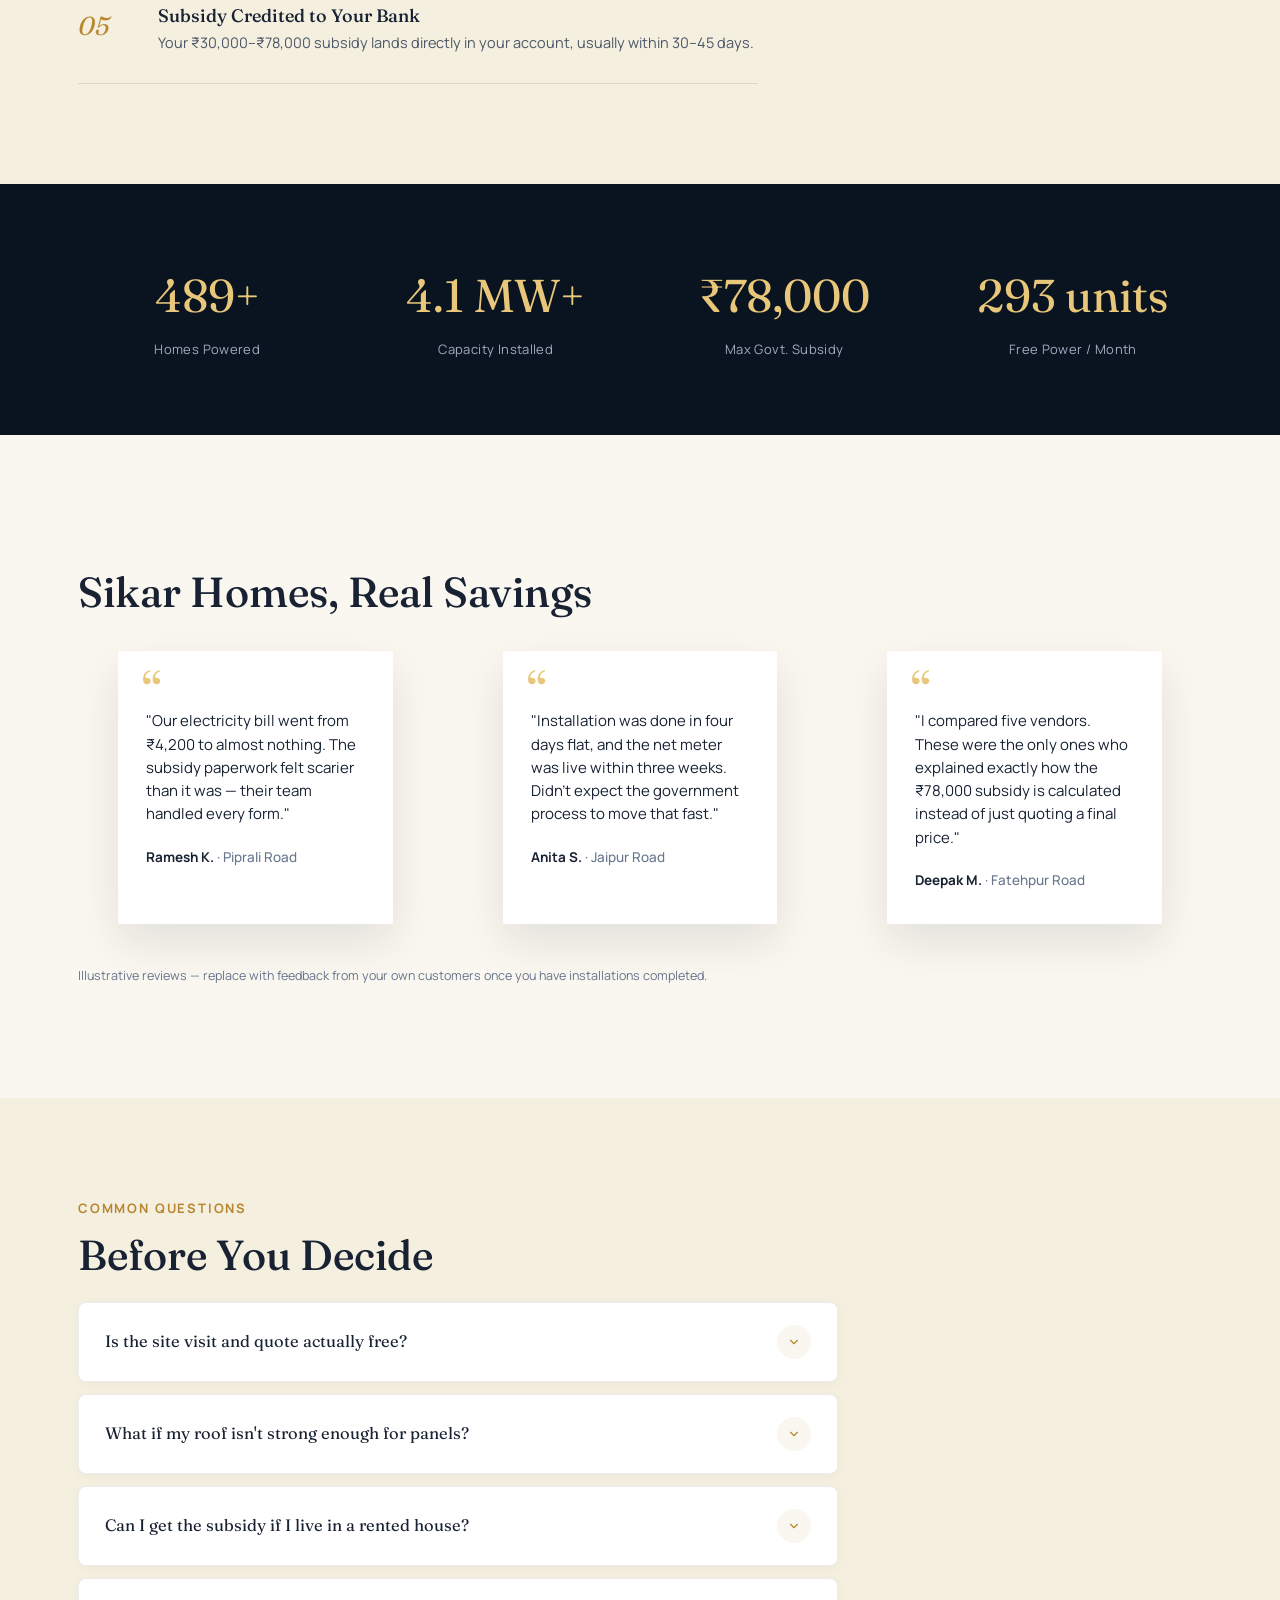
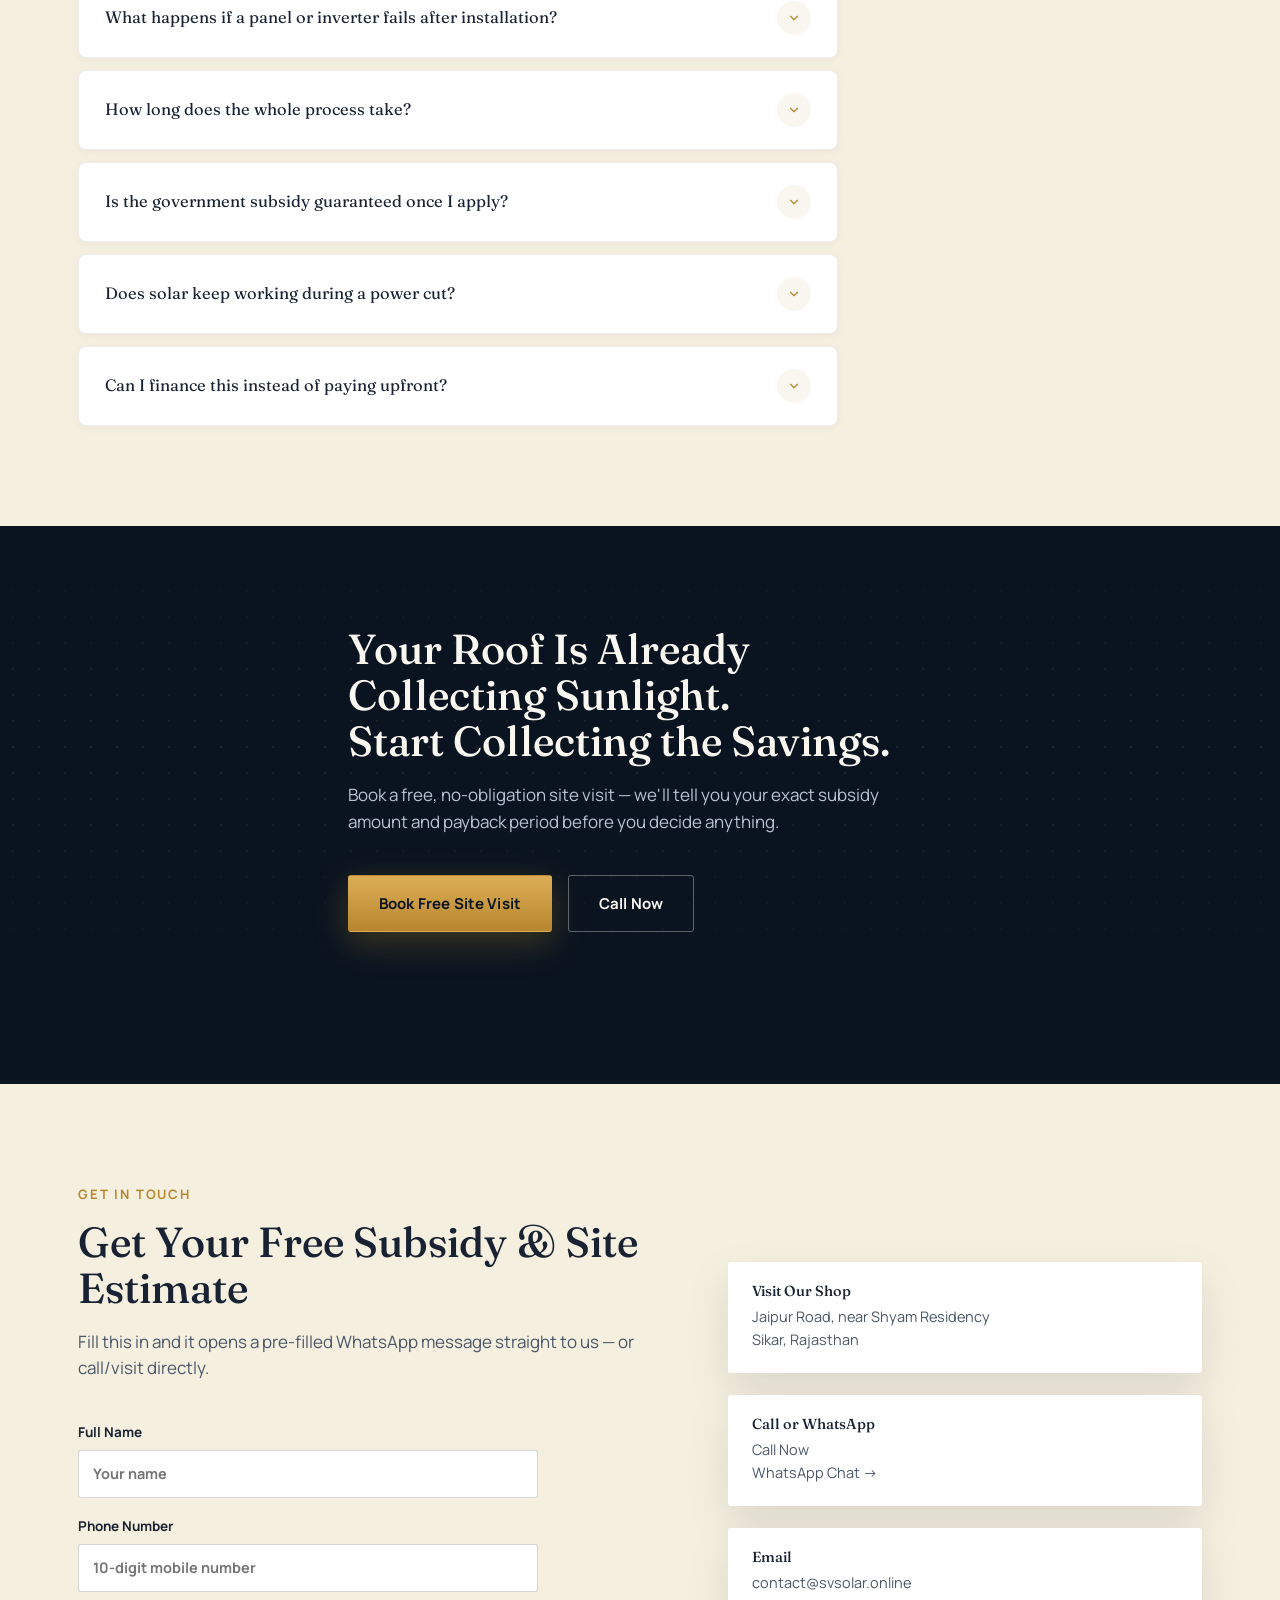
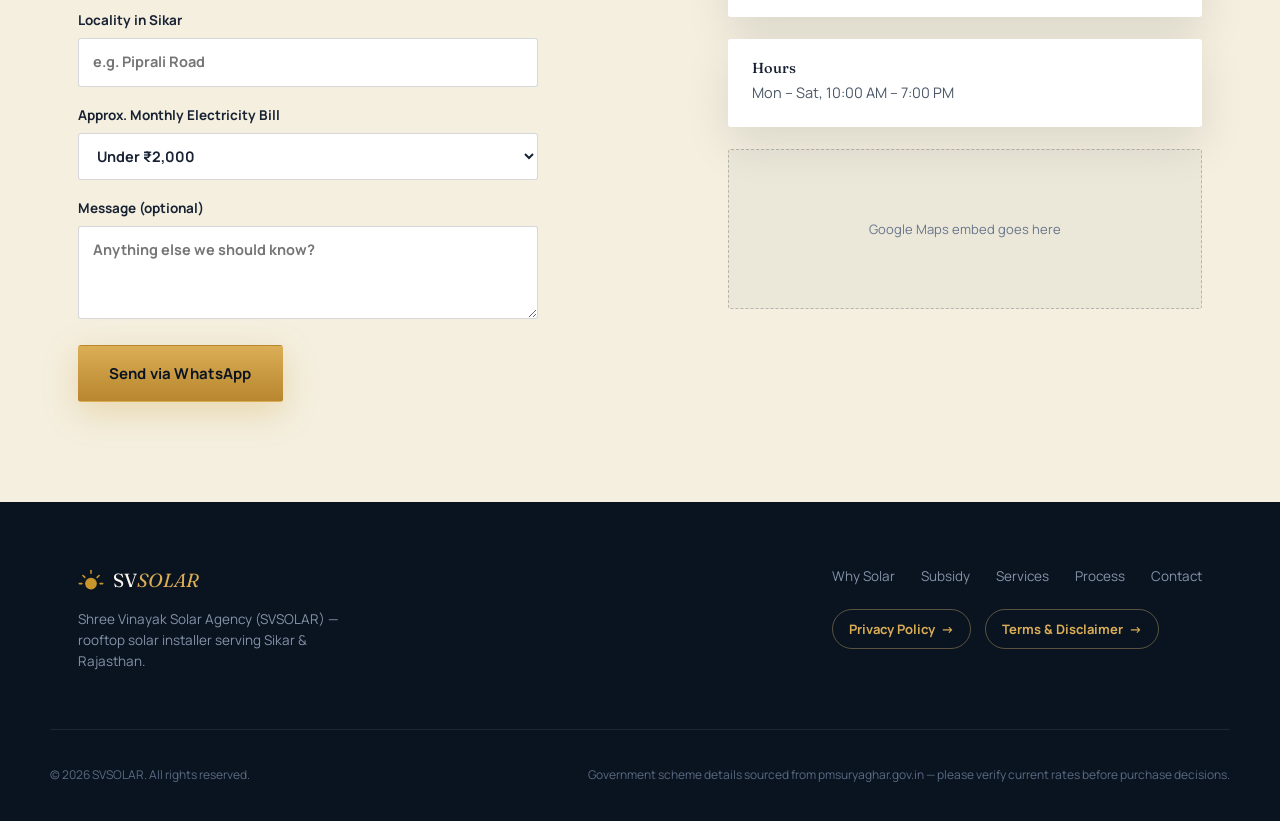
==== commit ae0e569d: "Update index.html" ====
--- a/index.html
+++ b/index.html
@@ -418,7 +418,18 @@
     <p class="testimonial-disclaimer reveal" data-i18n="testi_disclaimer">Illustrative reviews.</p>
   </div>
 </section>
-
+<script async src="https://pagead2.googlesyndication.com/pagead/js/adsbygoogle.js?client=ca-pub-9946067025800879"
+     crossorigin="anonymous"></script>
+<!-- aa -->
+<ins class="adsbygoogle"
+     style="display:block"
+     data-ad-client="ca-pub-9946067025800879"
+     data-ad-slot="9845944278"
+     data-ad-format="auto"
+     data-full-width-responsive="true"></ins>
+<script>
+     (adsbygoogle = window.adsbygoogle || []).push({});
+</script>
 <!-- ================= FAQ ================= -->
 <section class="section section--cream" id="faq">
   <div class="container">
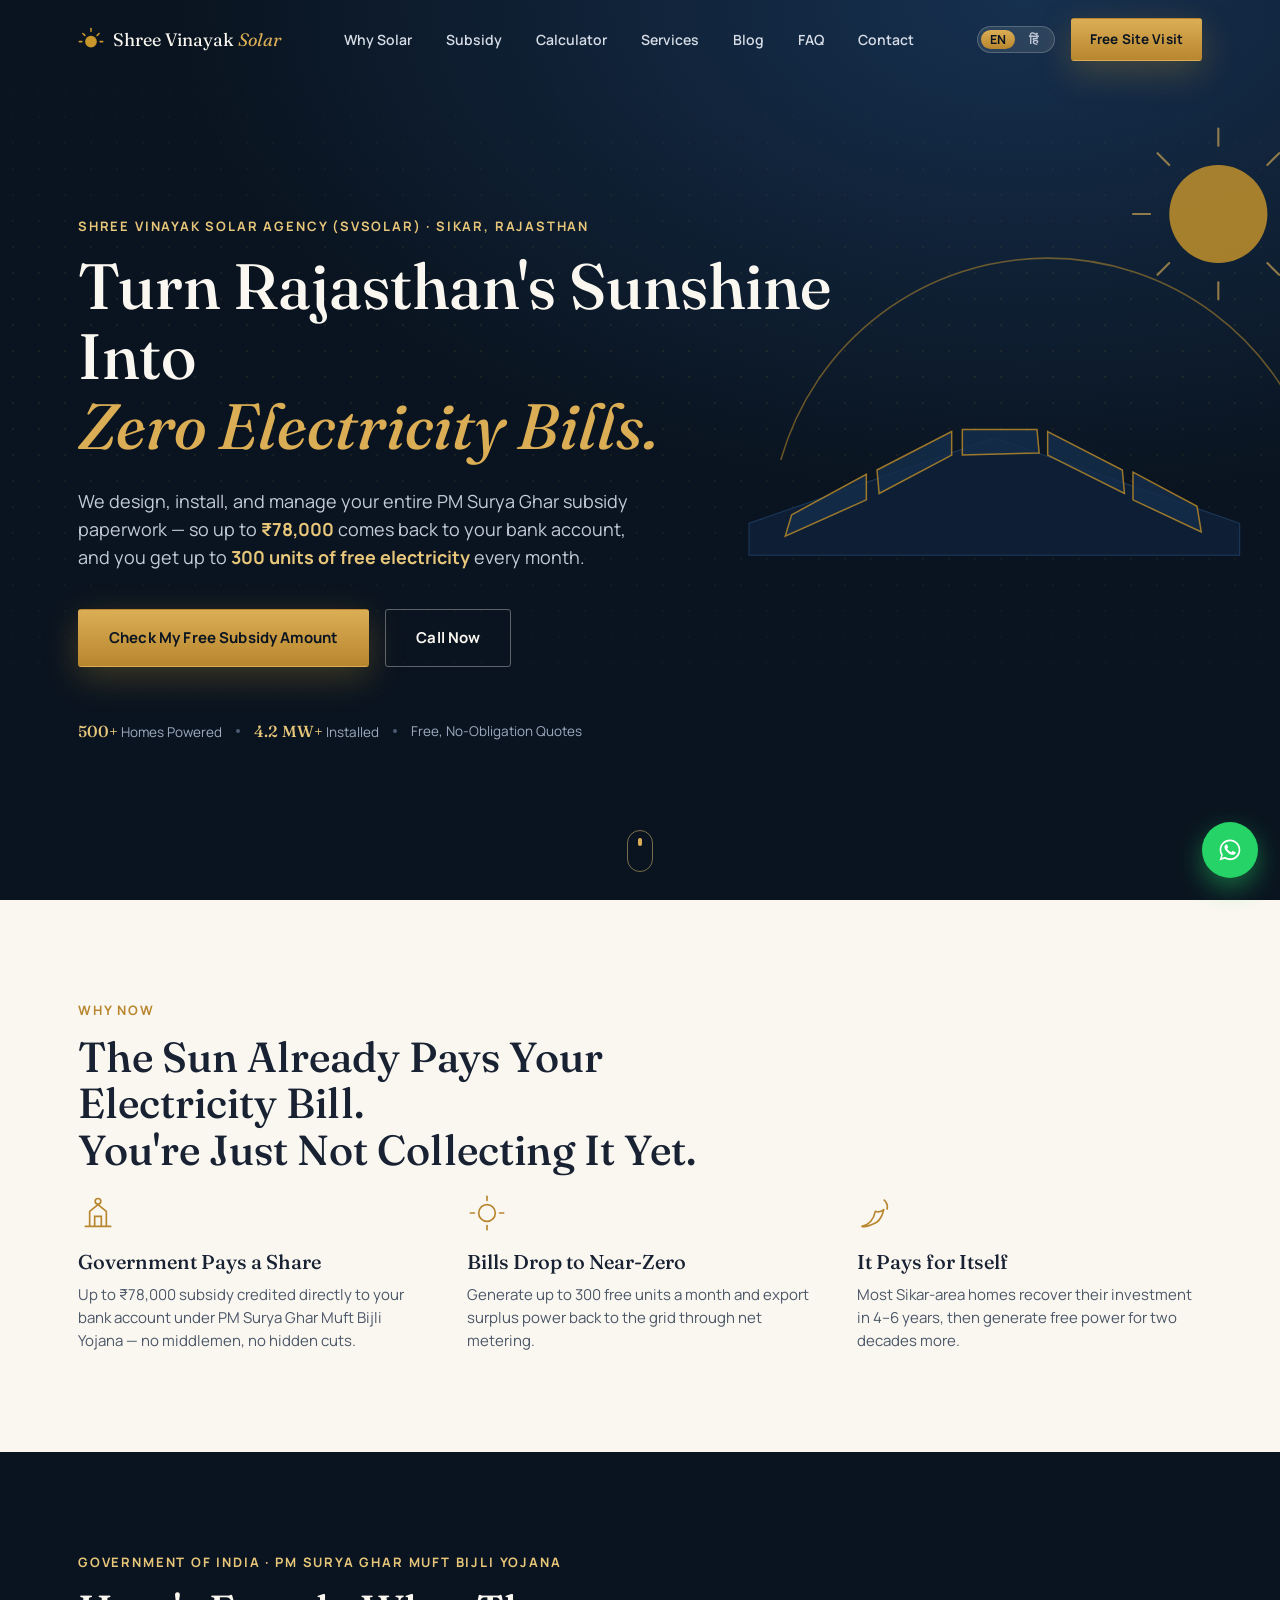
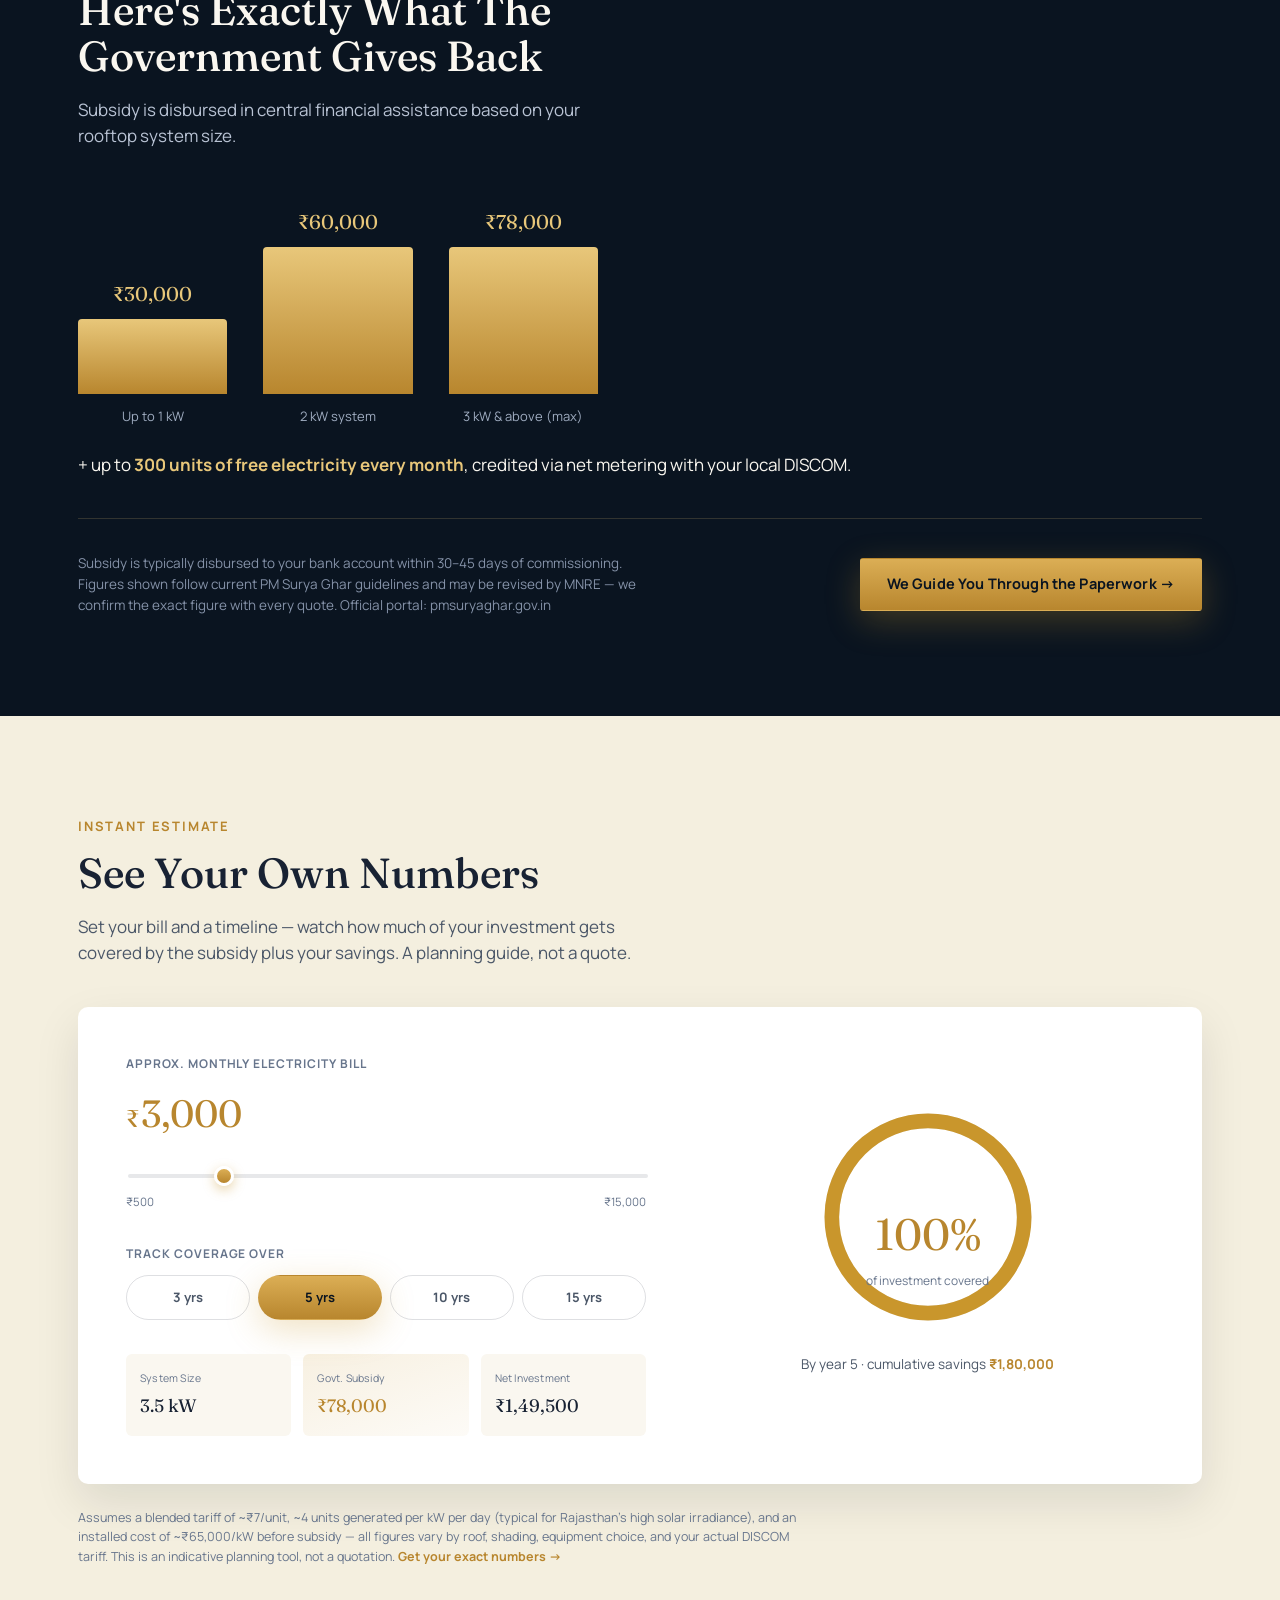
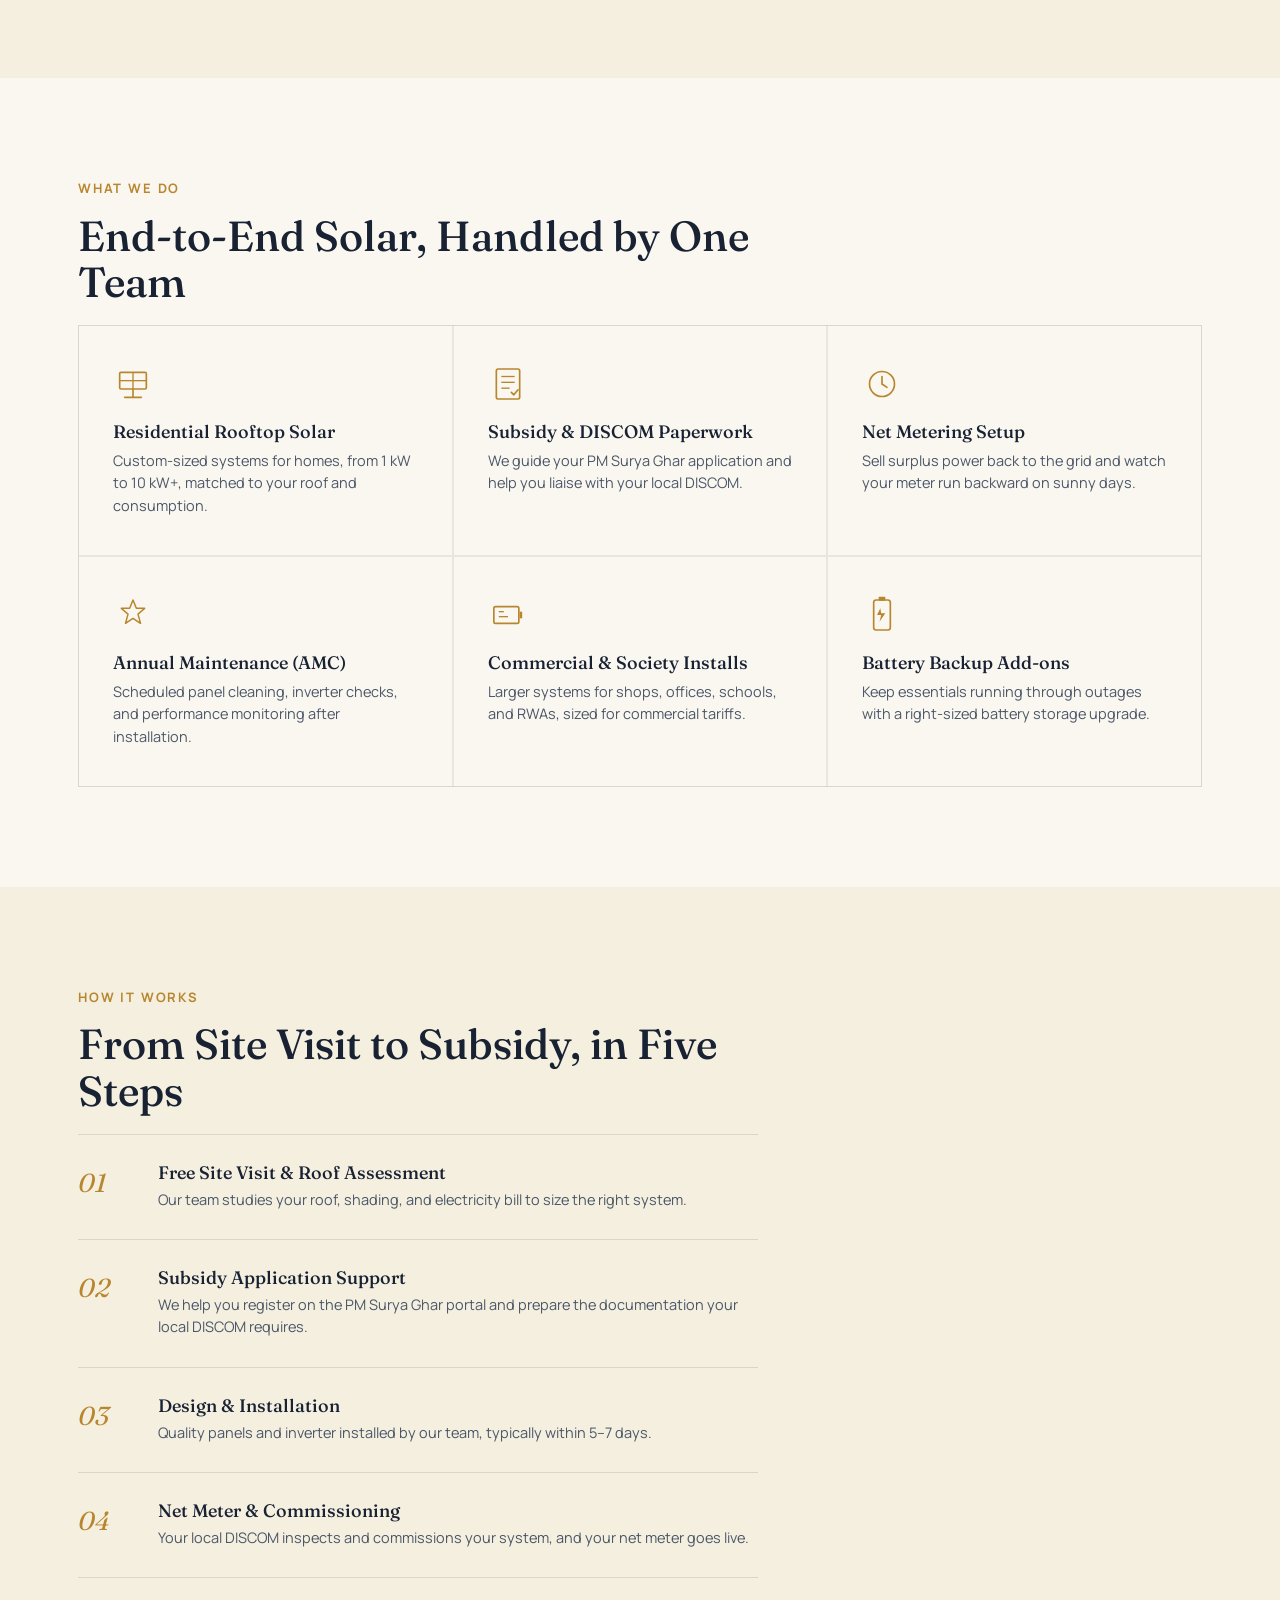
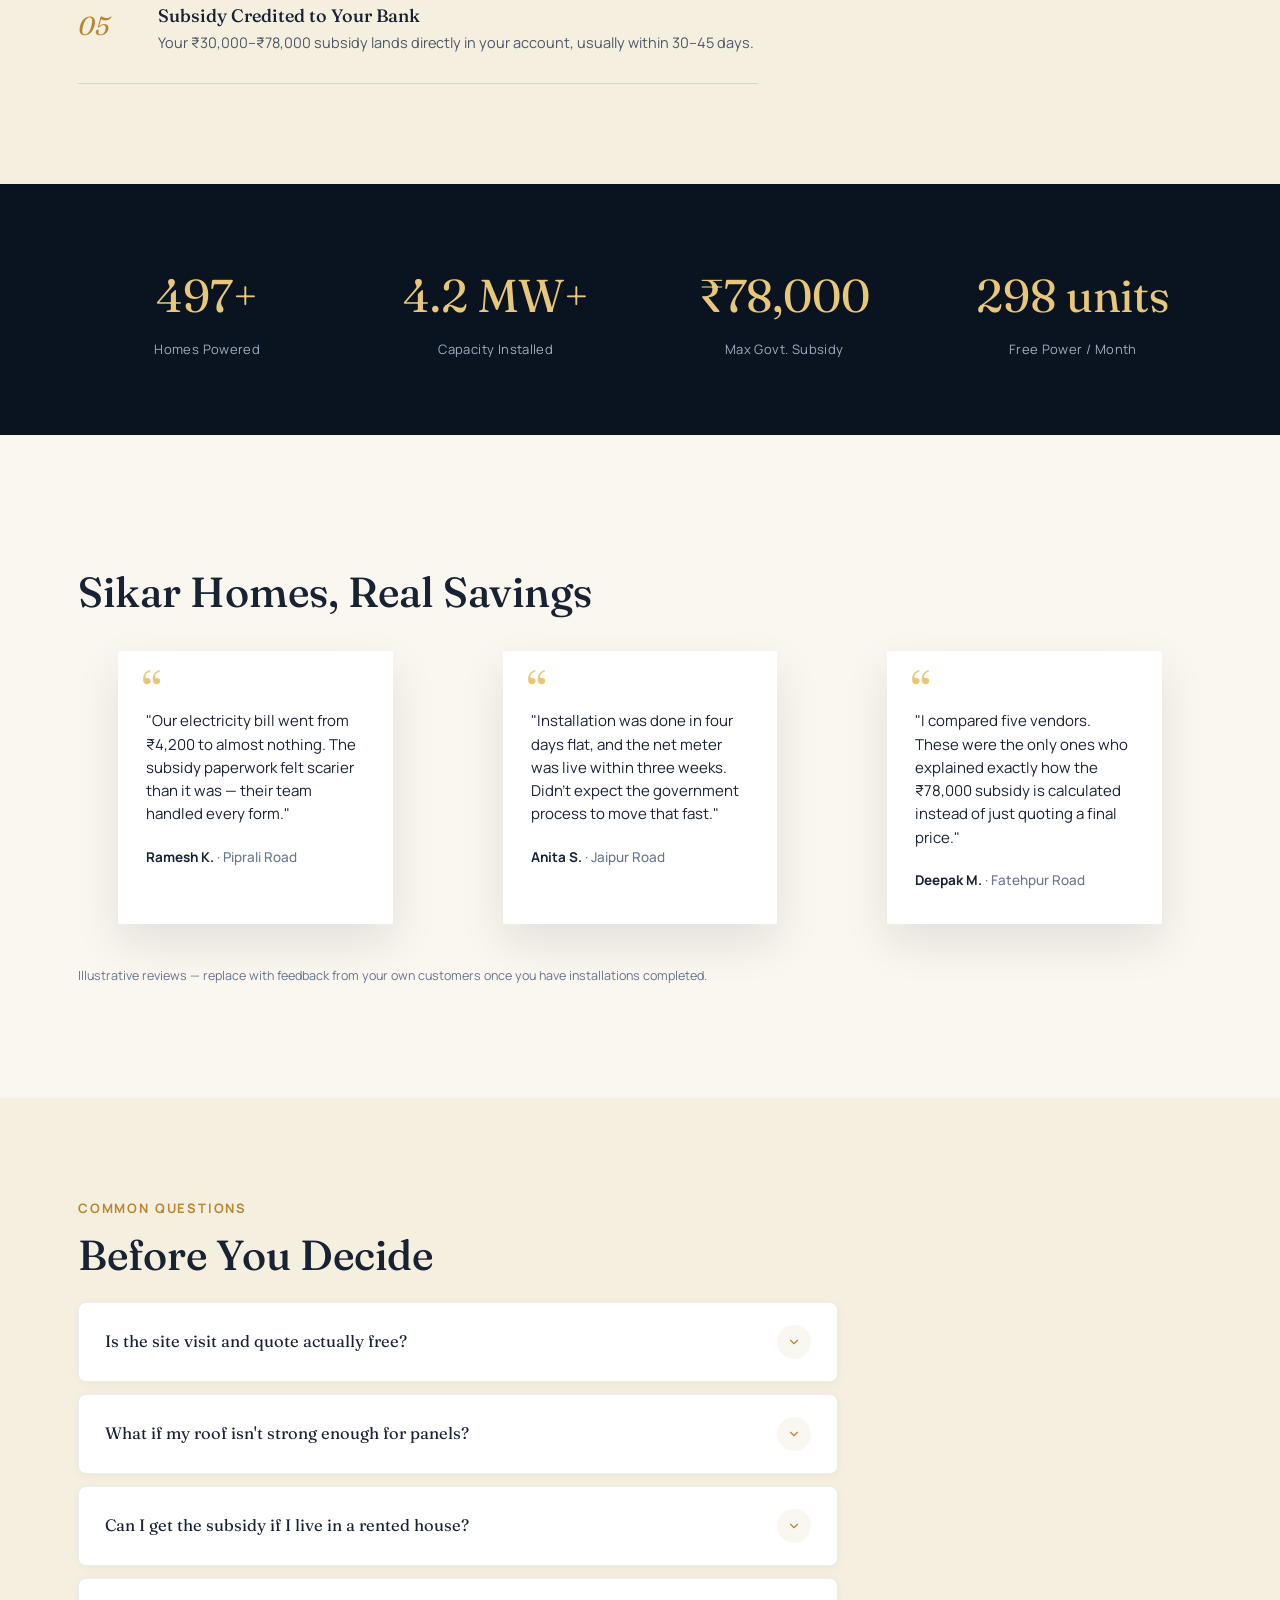
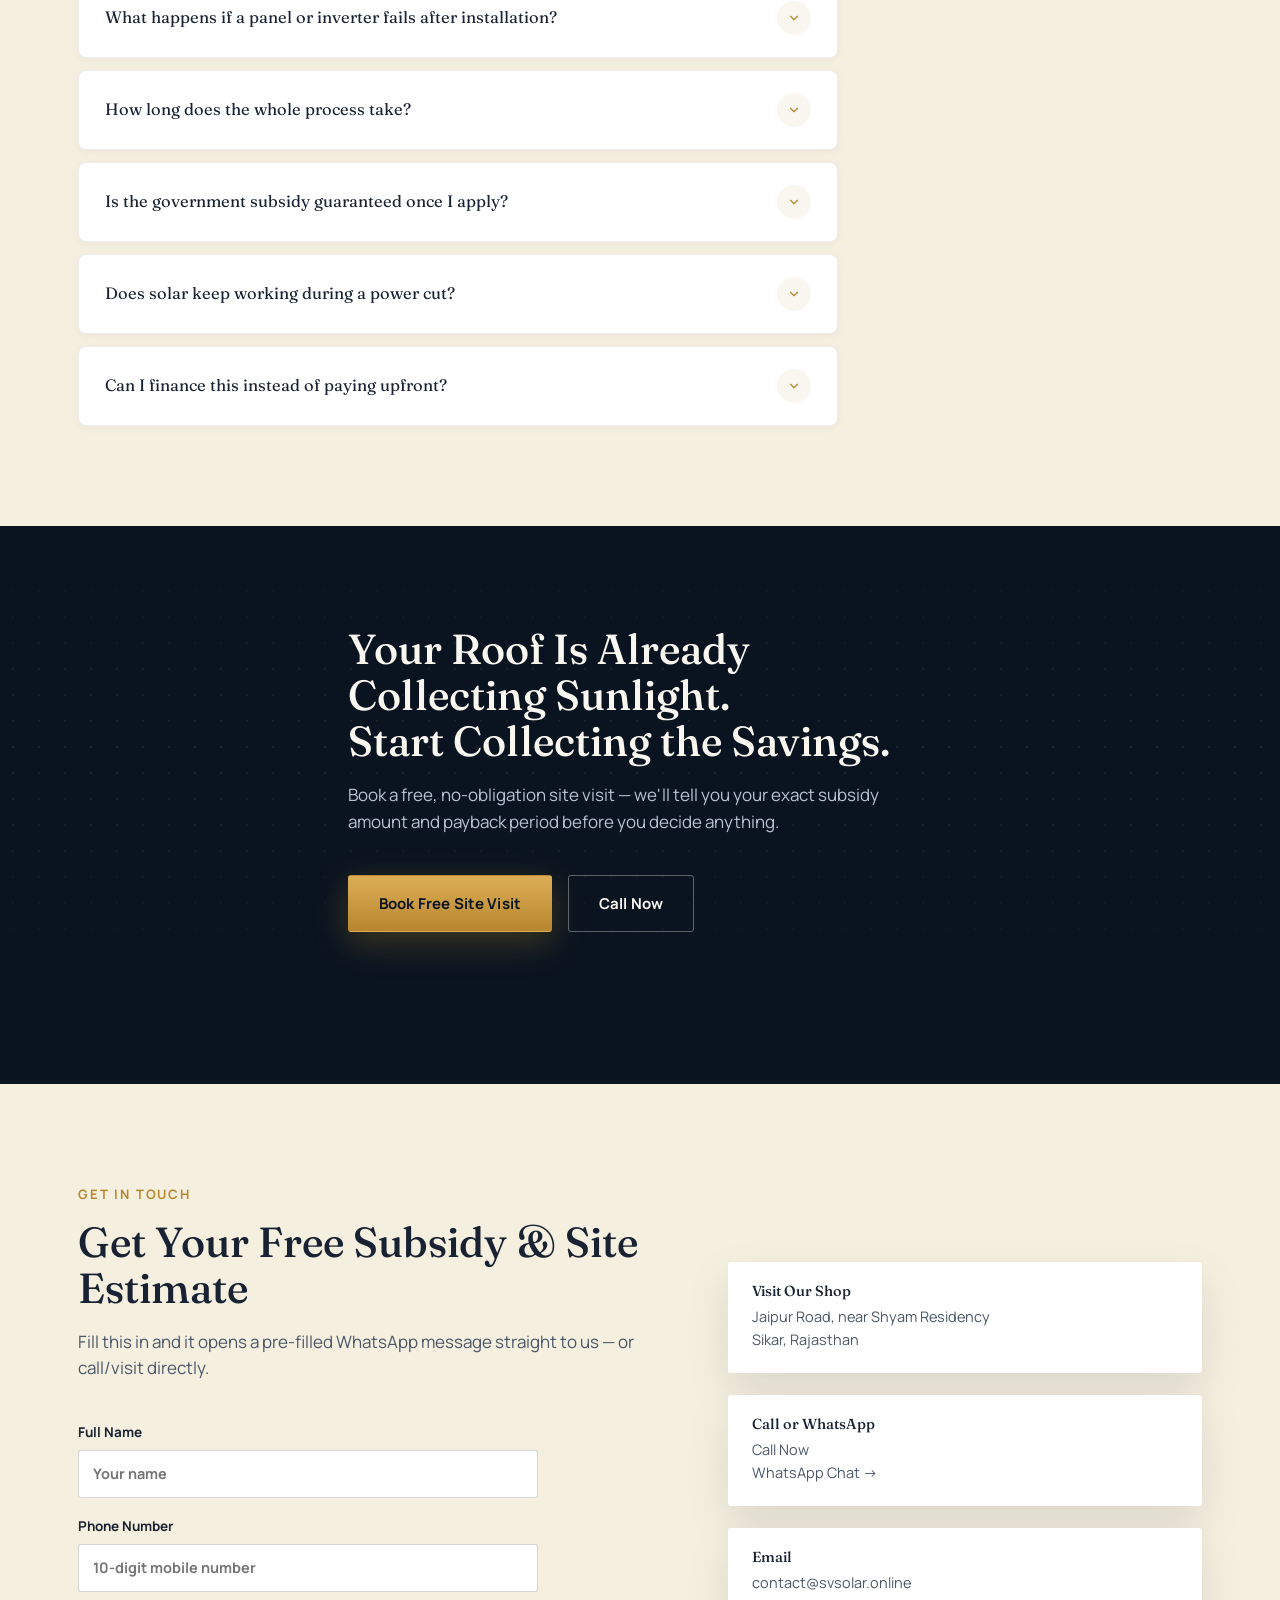
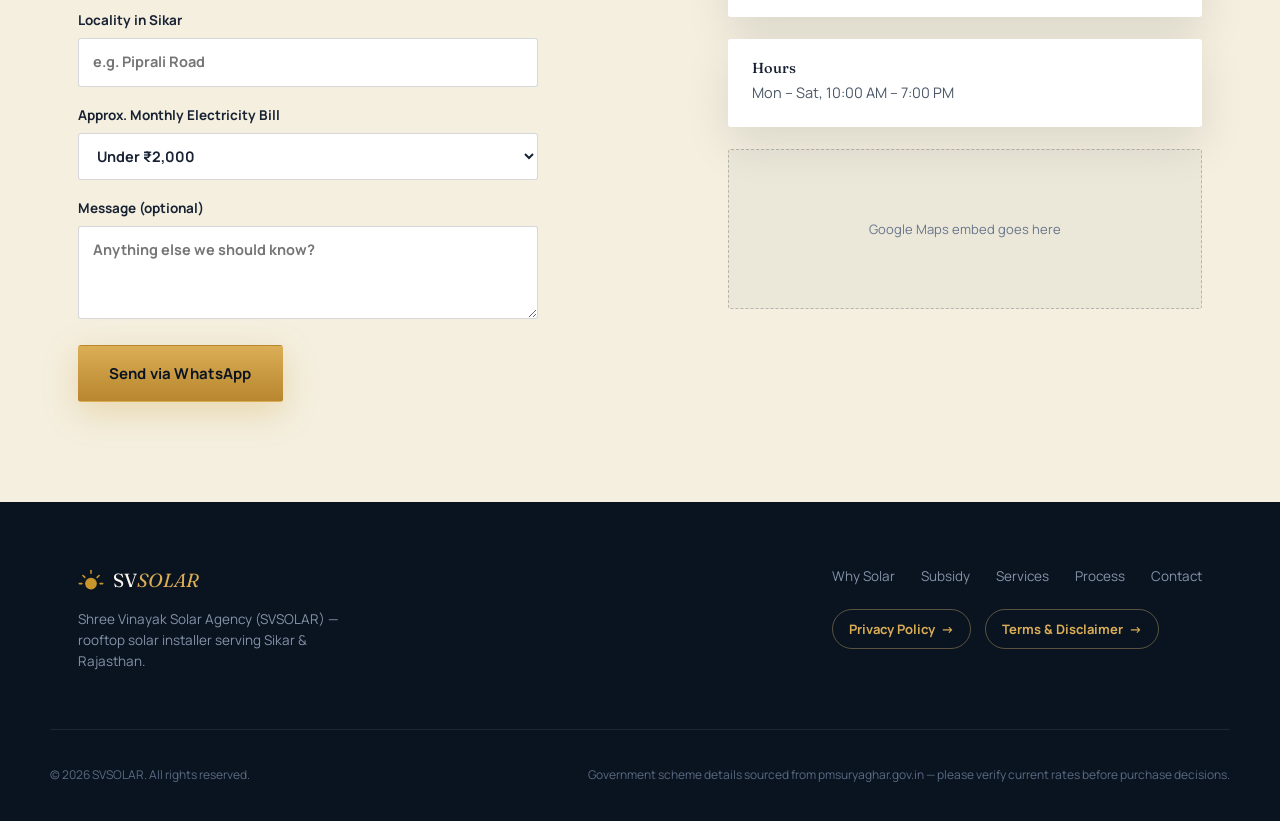
==== commit 88ef9e92: "Update index.html" ====
--- a/index.html
+++ b/index.html
@@ -103,6 +103,7 @@
       <a href="#subsidy" data-i18n="nav_subsidy">Subsidy</a>
       <a href="#calculator" data-i18n="nav_calculator">Calculator</a>
       <a href="#services" data-i18n="nav_services">Services</a>
+      <a href="/blog.html" data-i18n="nav_blog">Blog</a>
       <a href="#faq" data-i18n="nav_faq">FAQ</a>
       <a href="#contact" data-i18n="nav_contact">Contact</a>
     </nav>
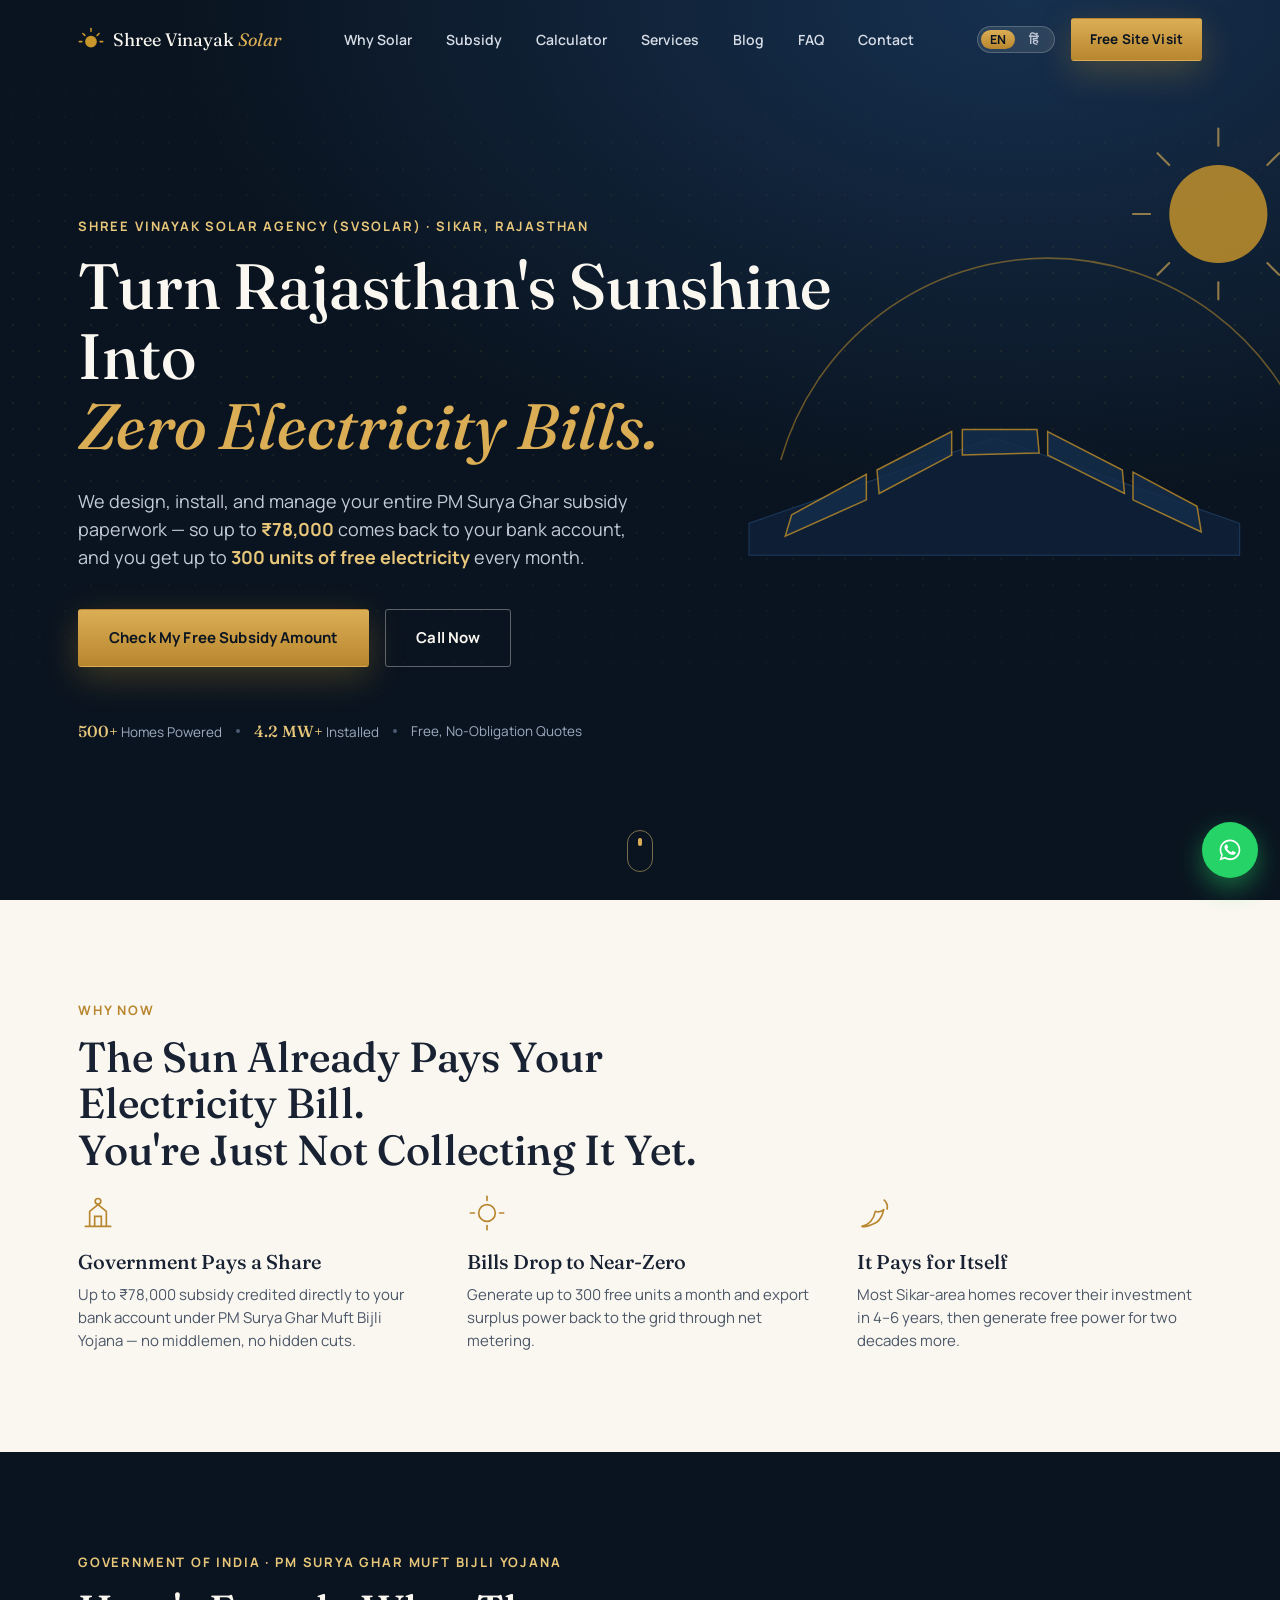
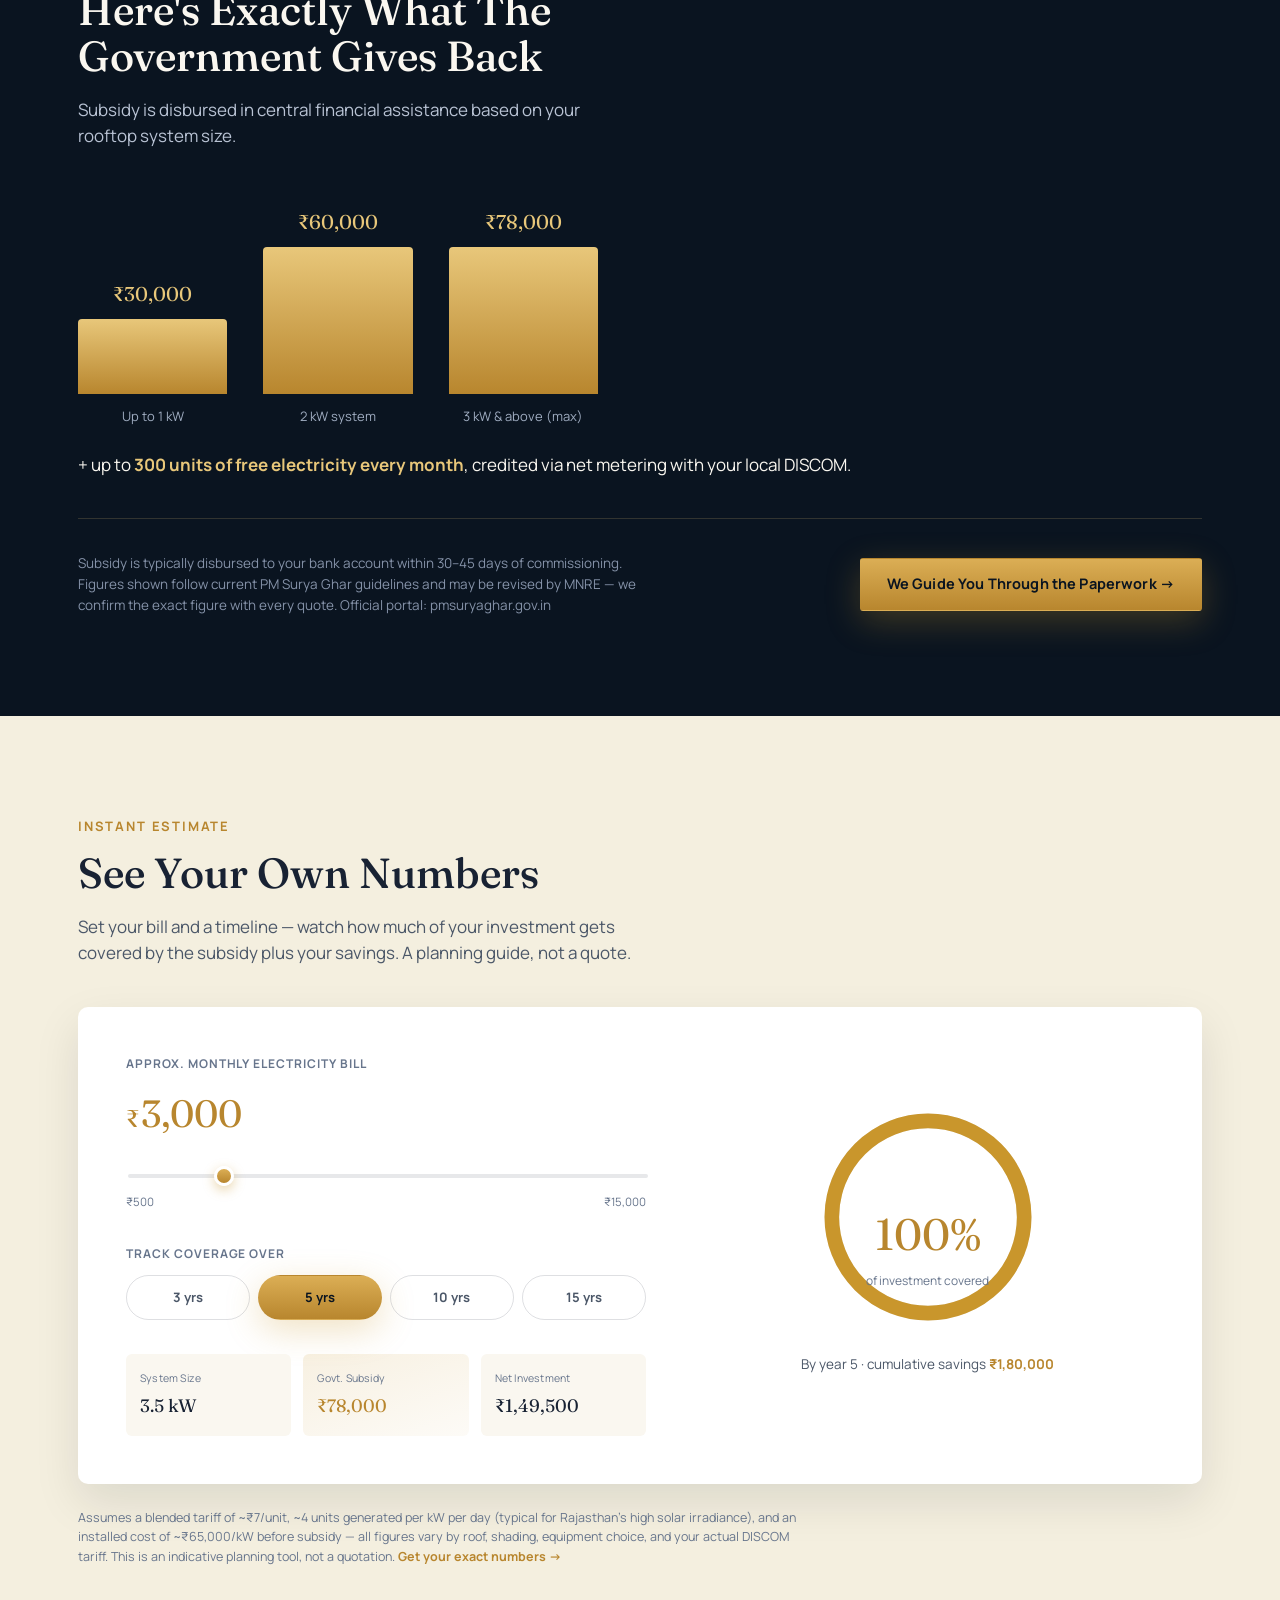
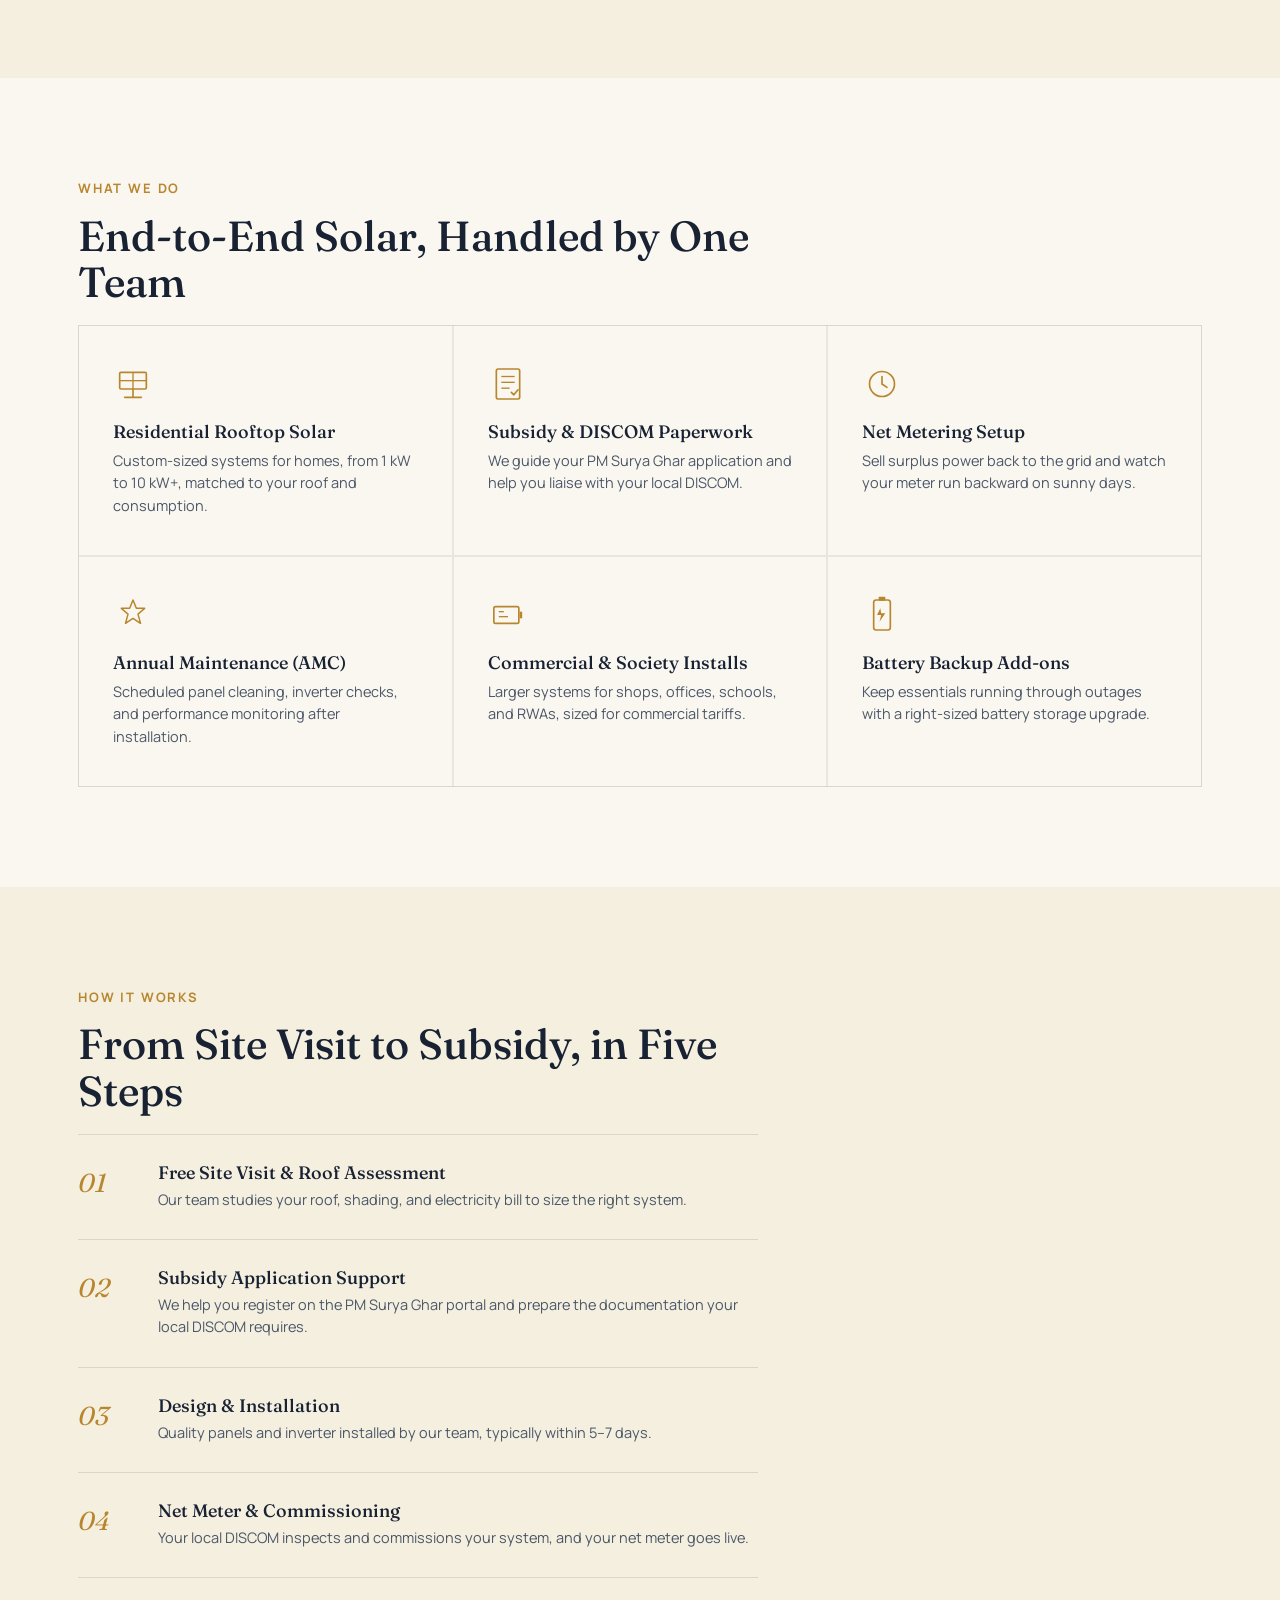
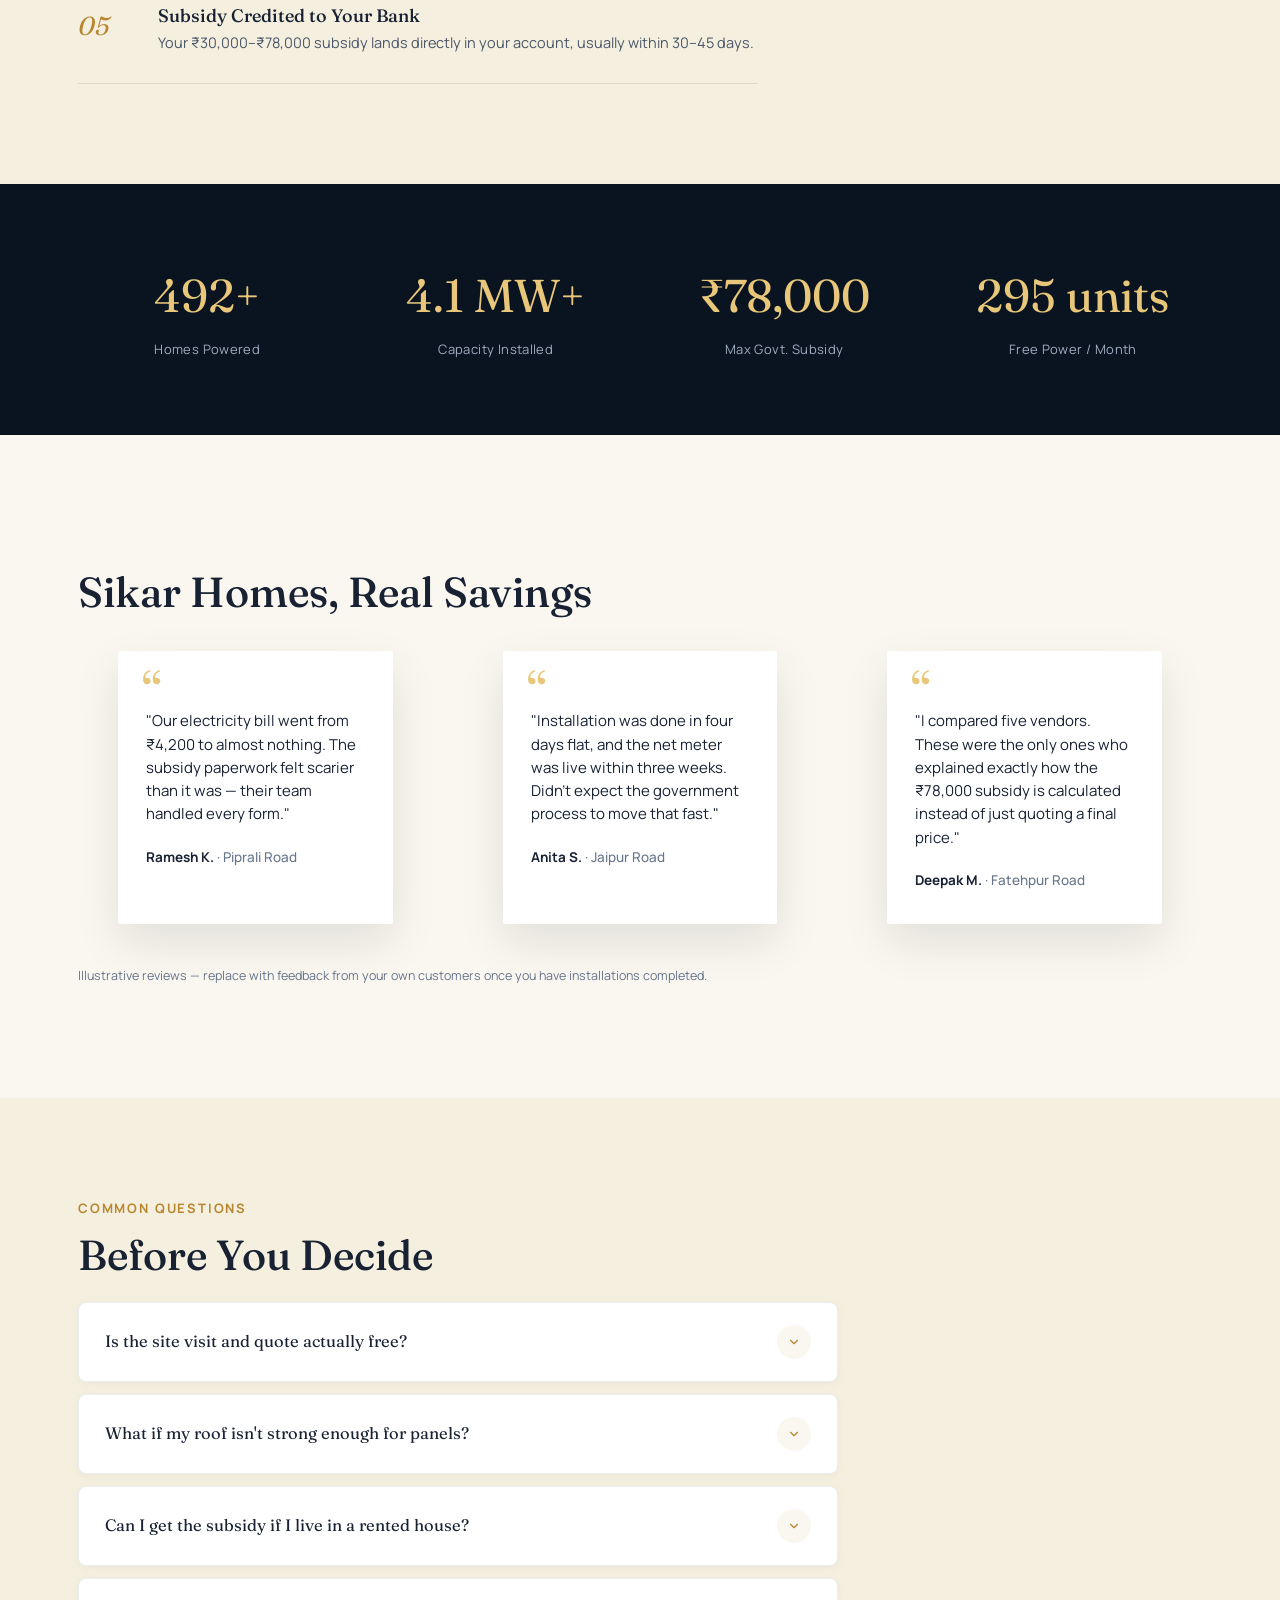
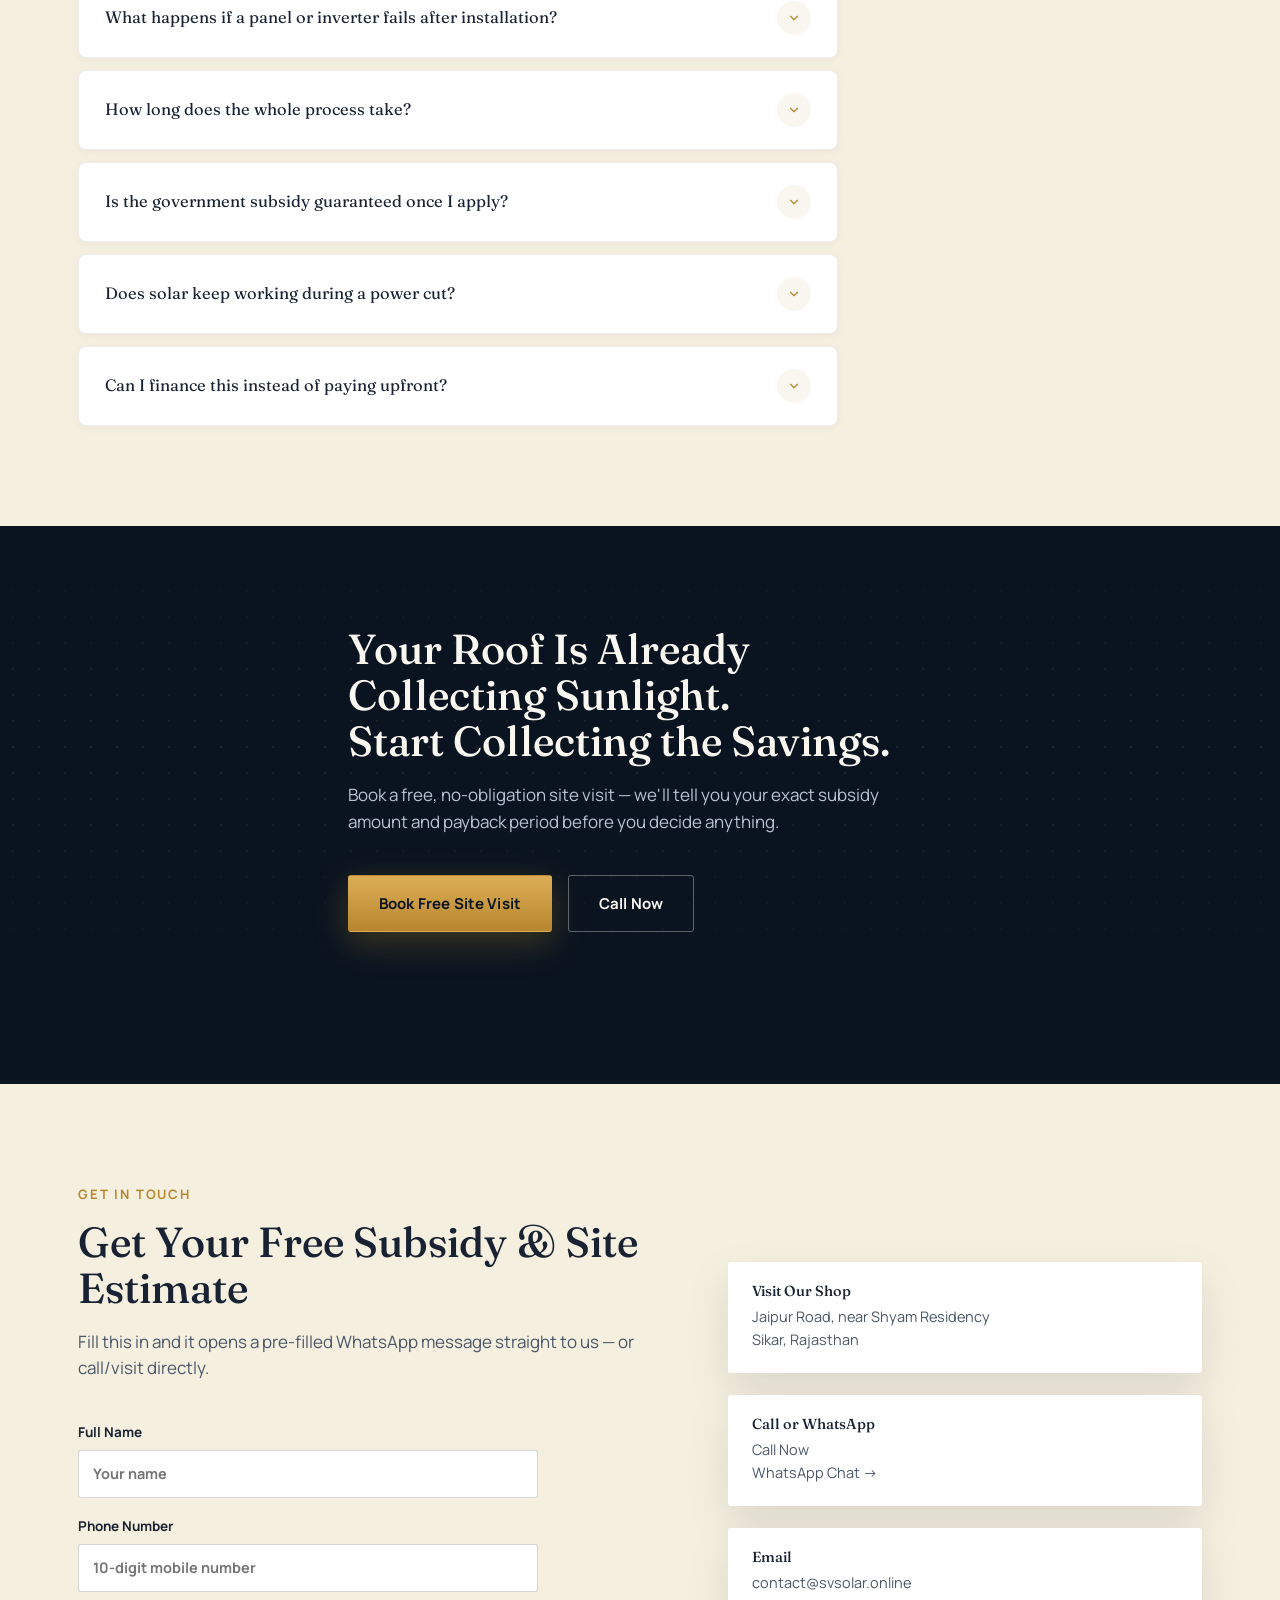
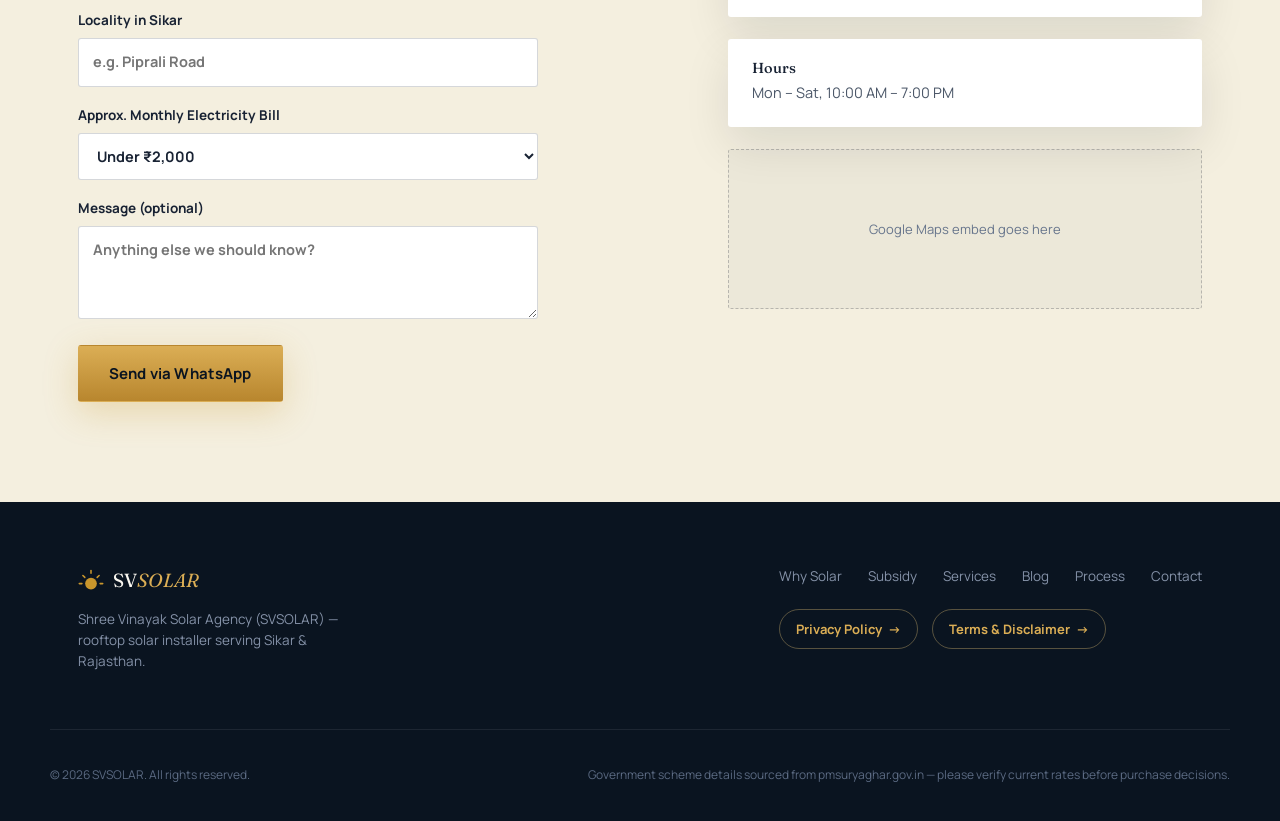
==== commit 9392aacd: "Update index.html" ====
--- a/index.html
+++ b/index.html
@@ -598,6 +598,7 @@
         <a href="#why">Why Solar</a>
         <a href="#subsidy">Subsidy</a>
         <a href="#services">Services</a>
+        <a href="/blog.html">Blog</a>
         <a href="#process">Process</a>
         <a href="#contact">Contact</a>
       </nav>
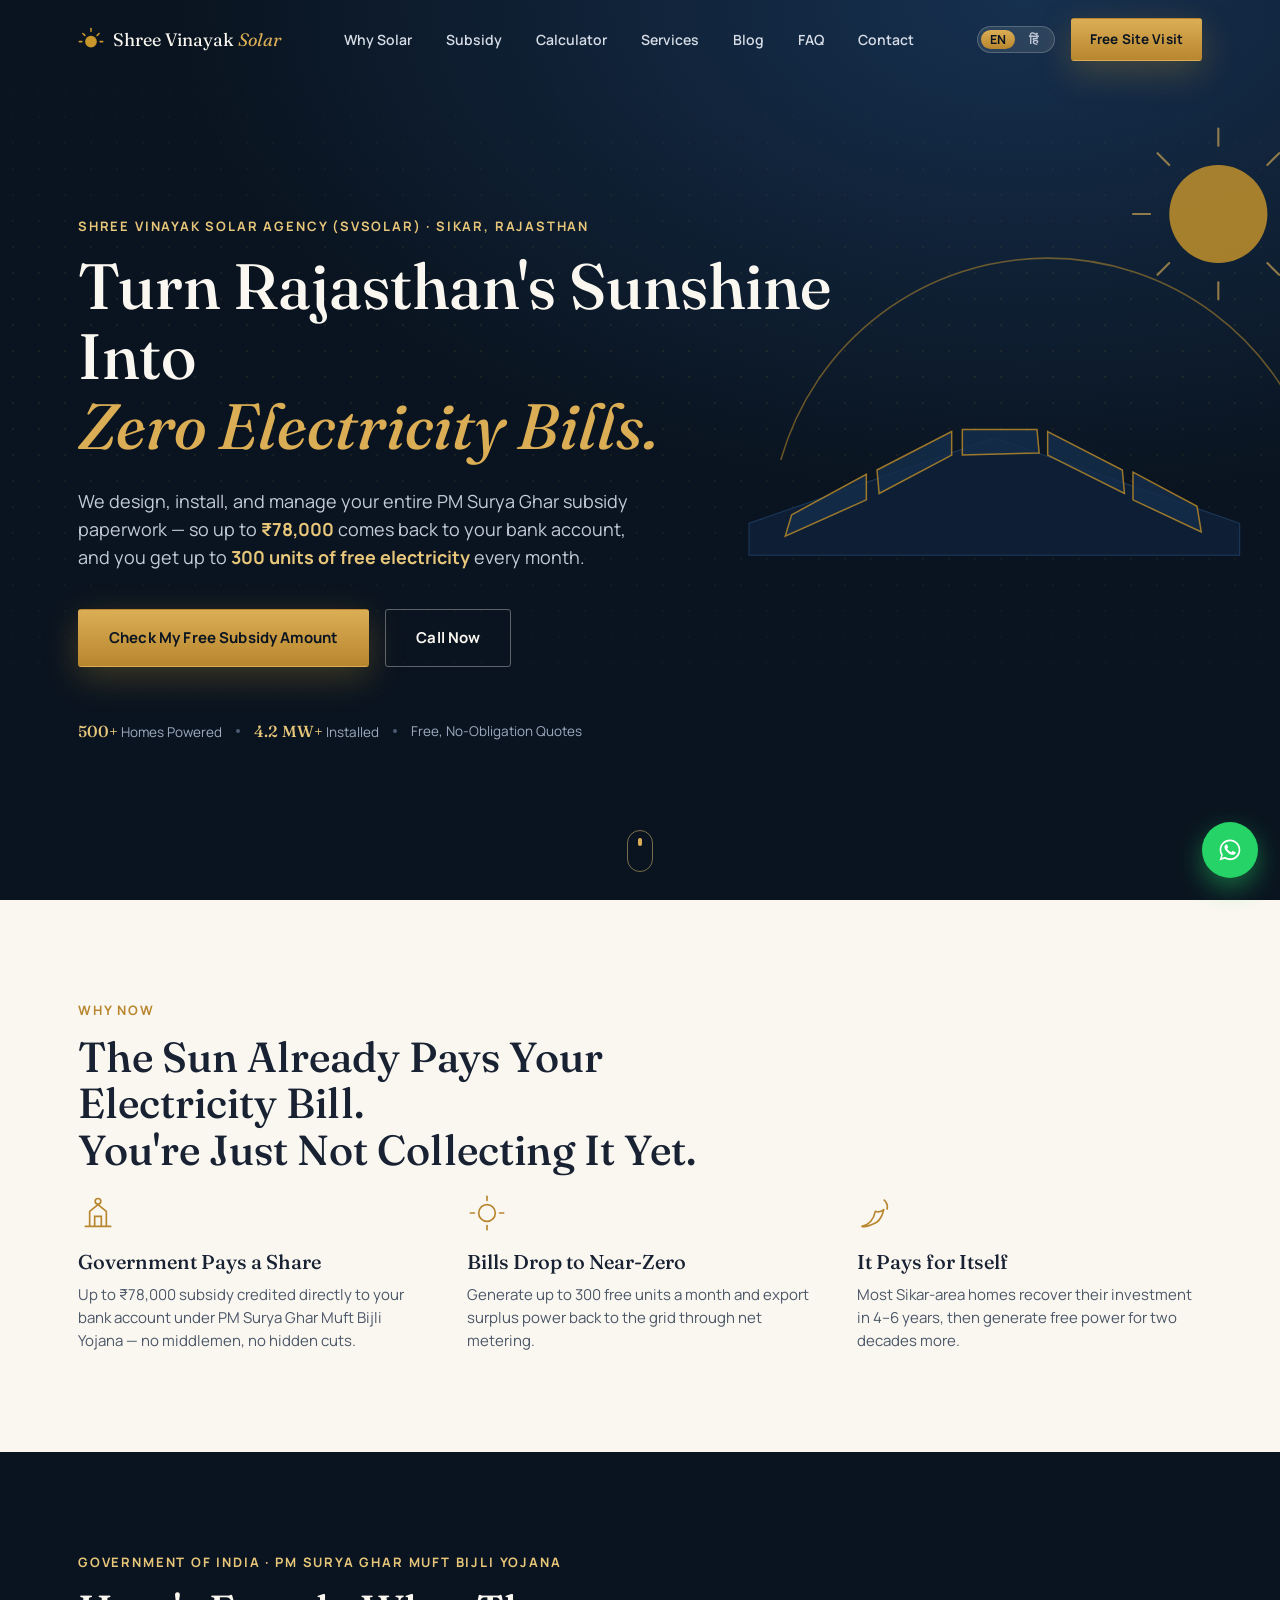
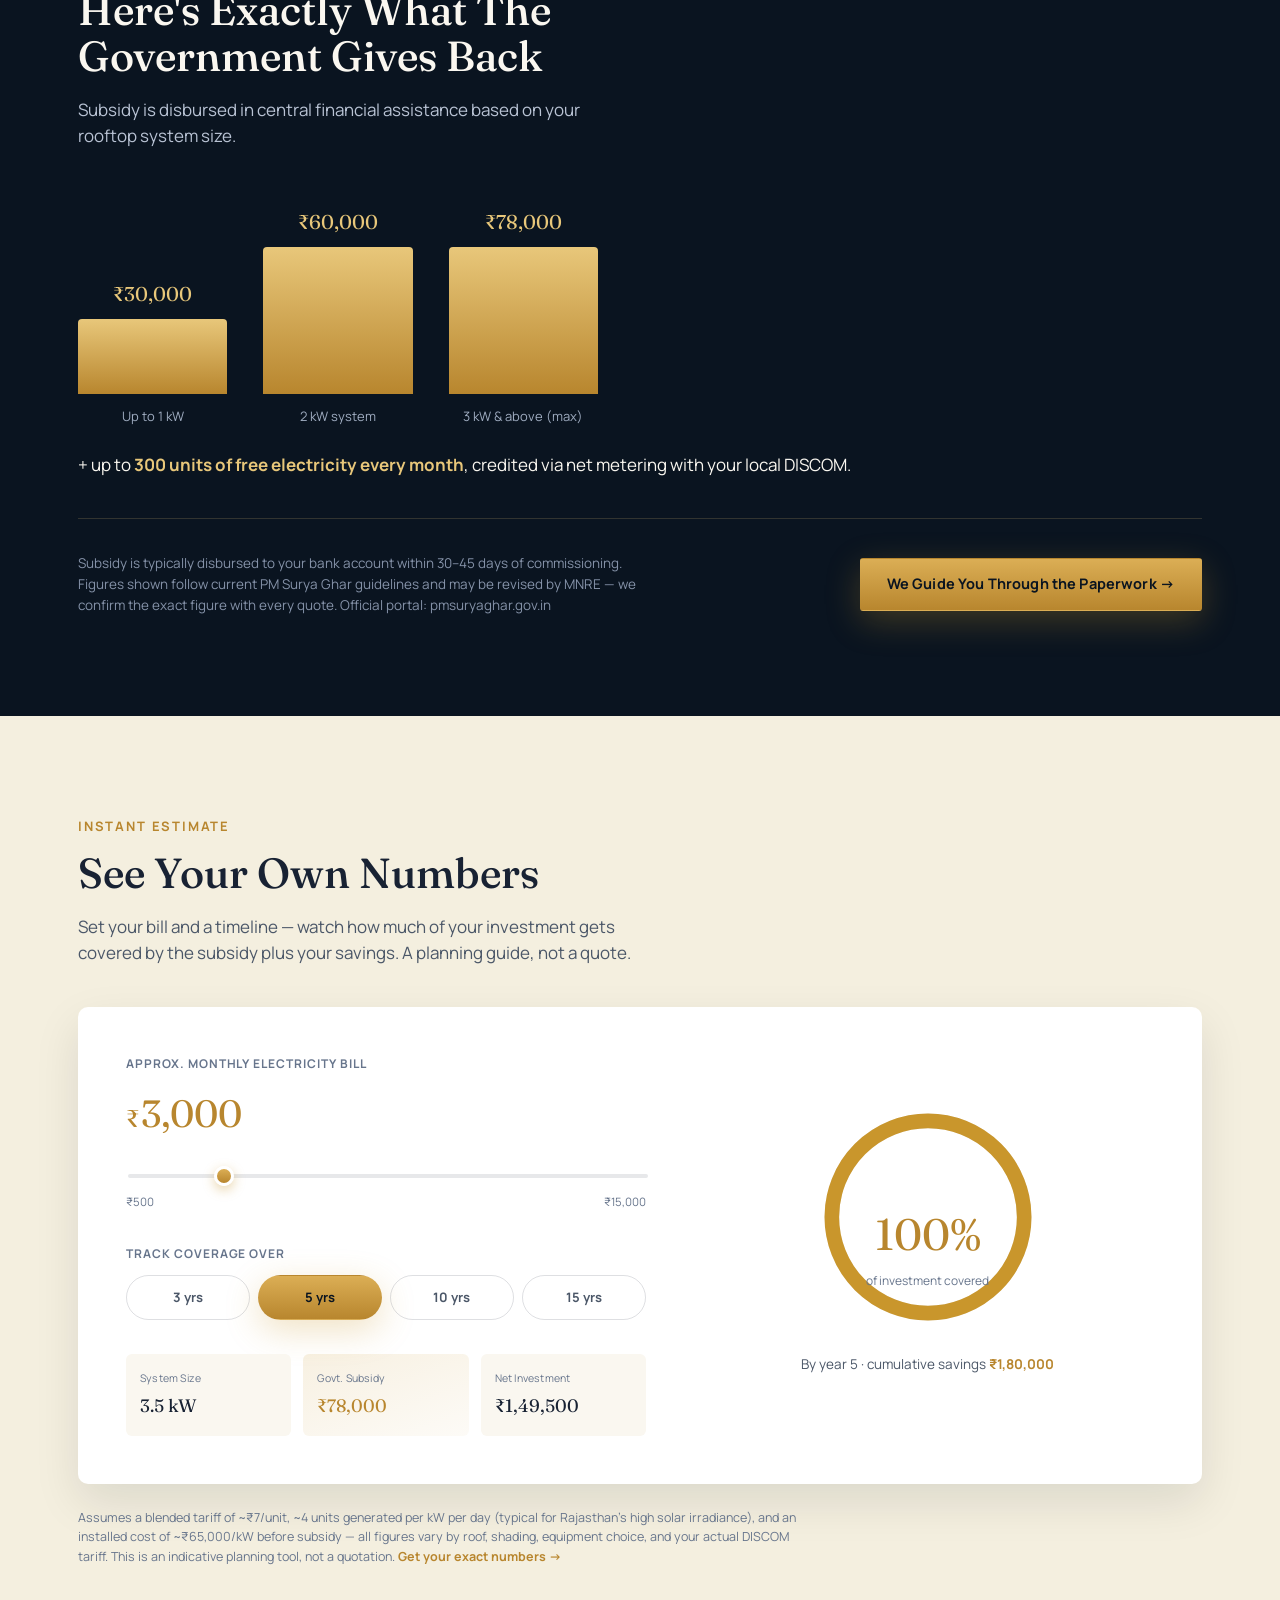
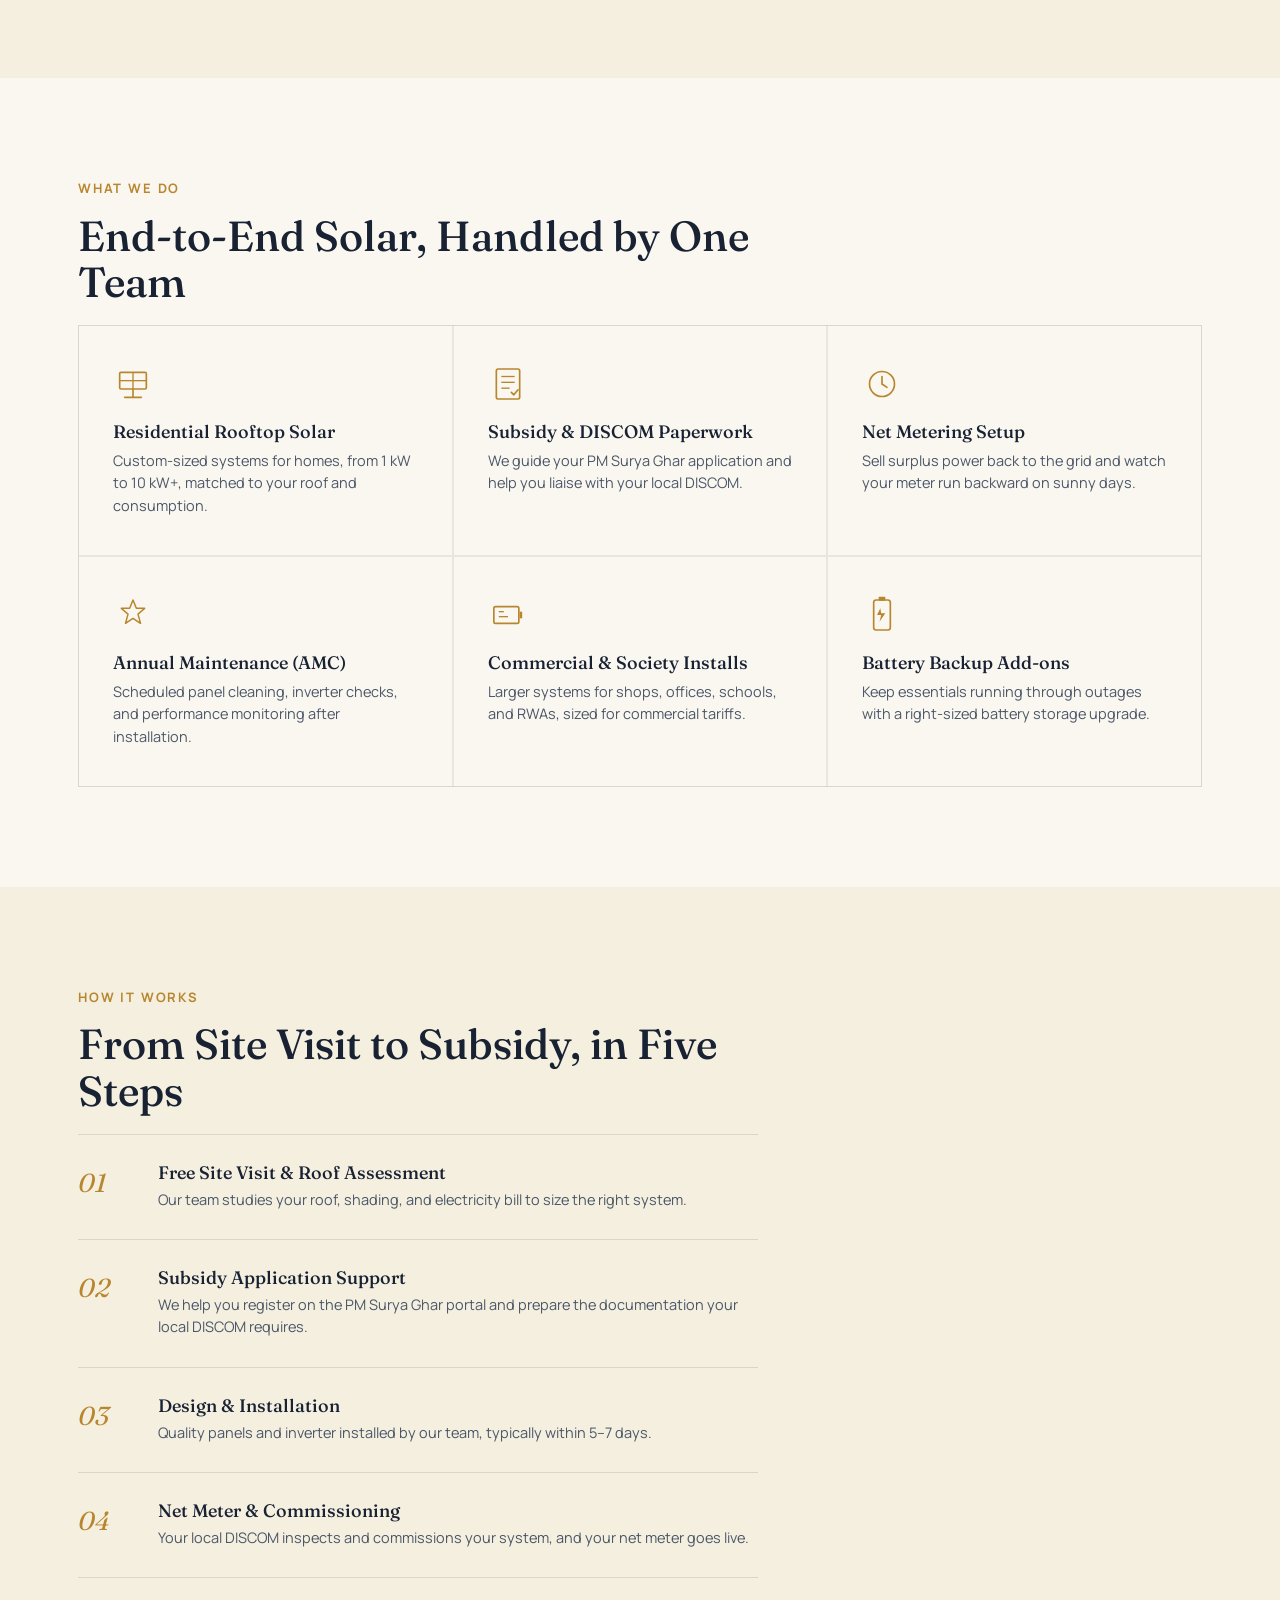
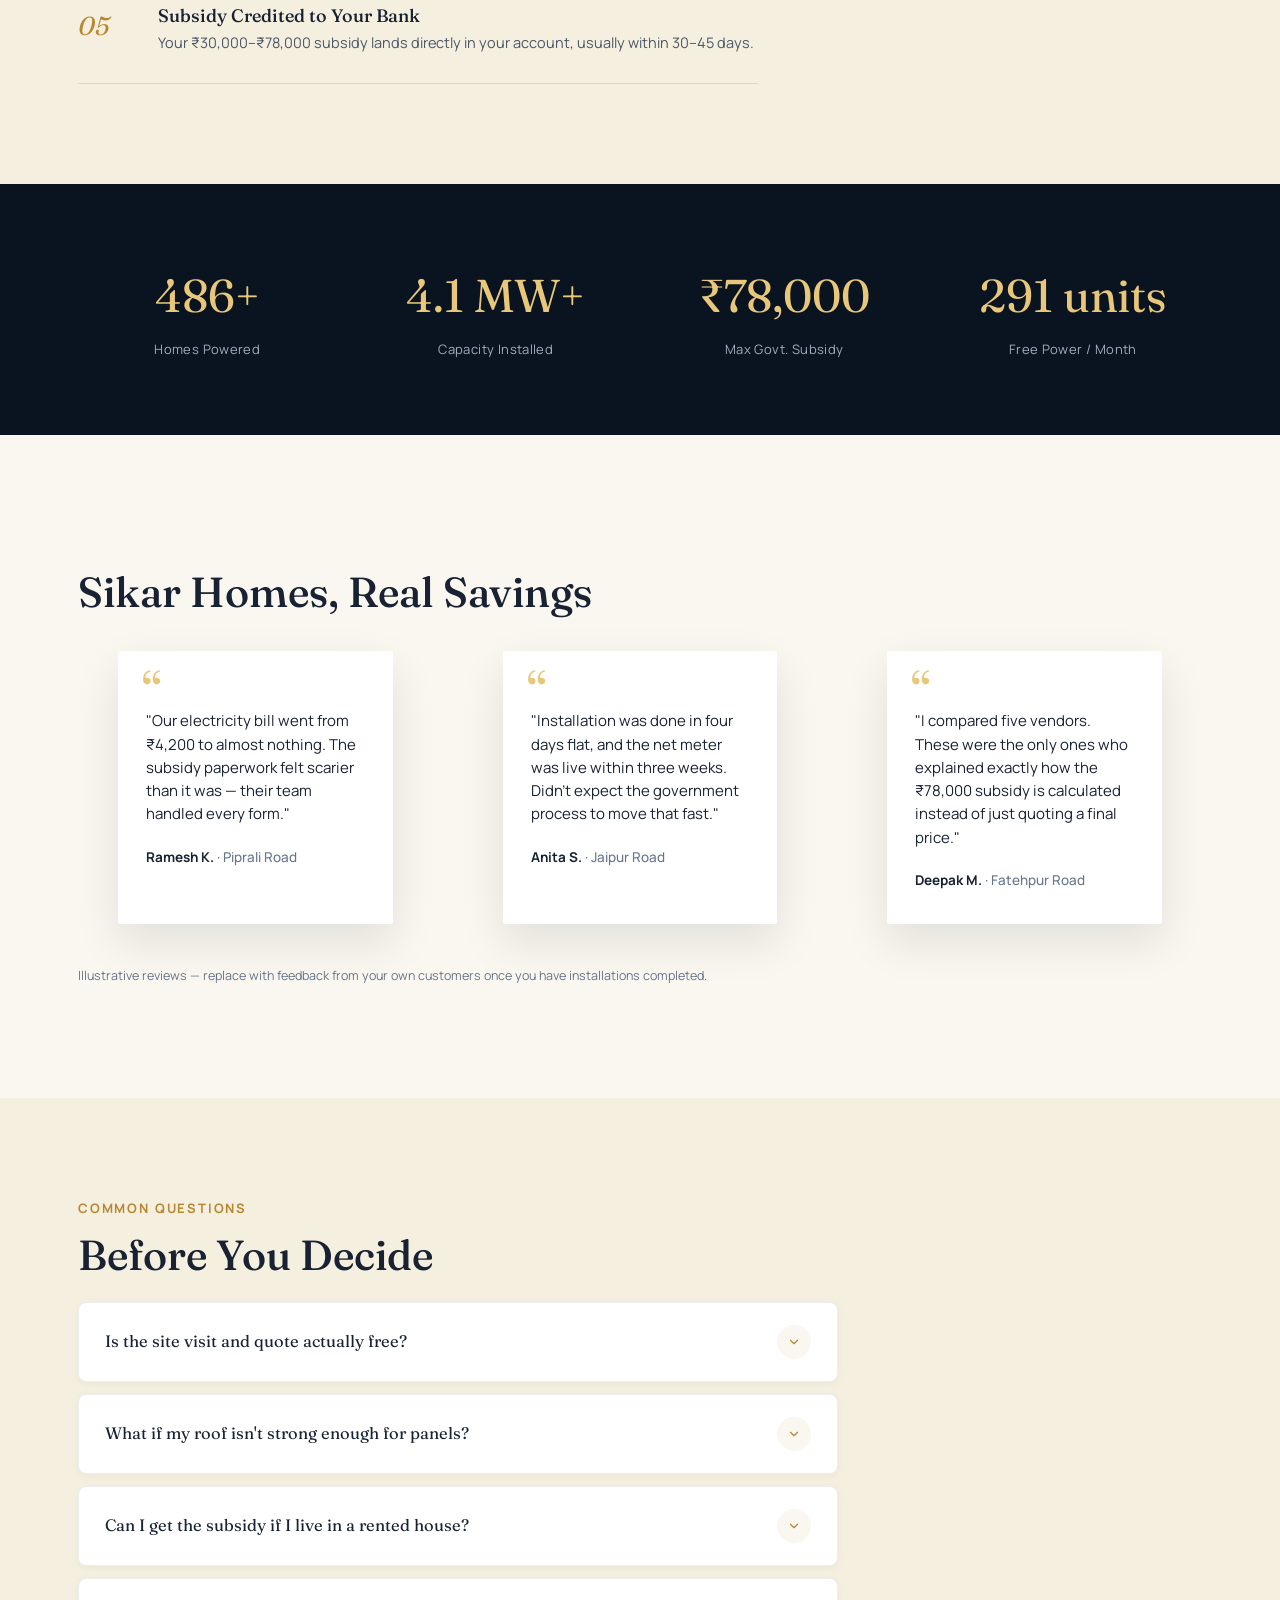
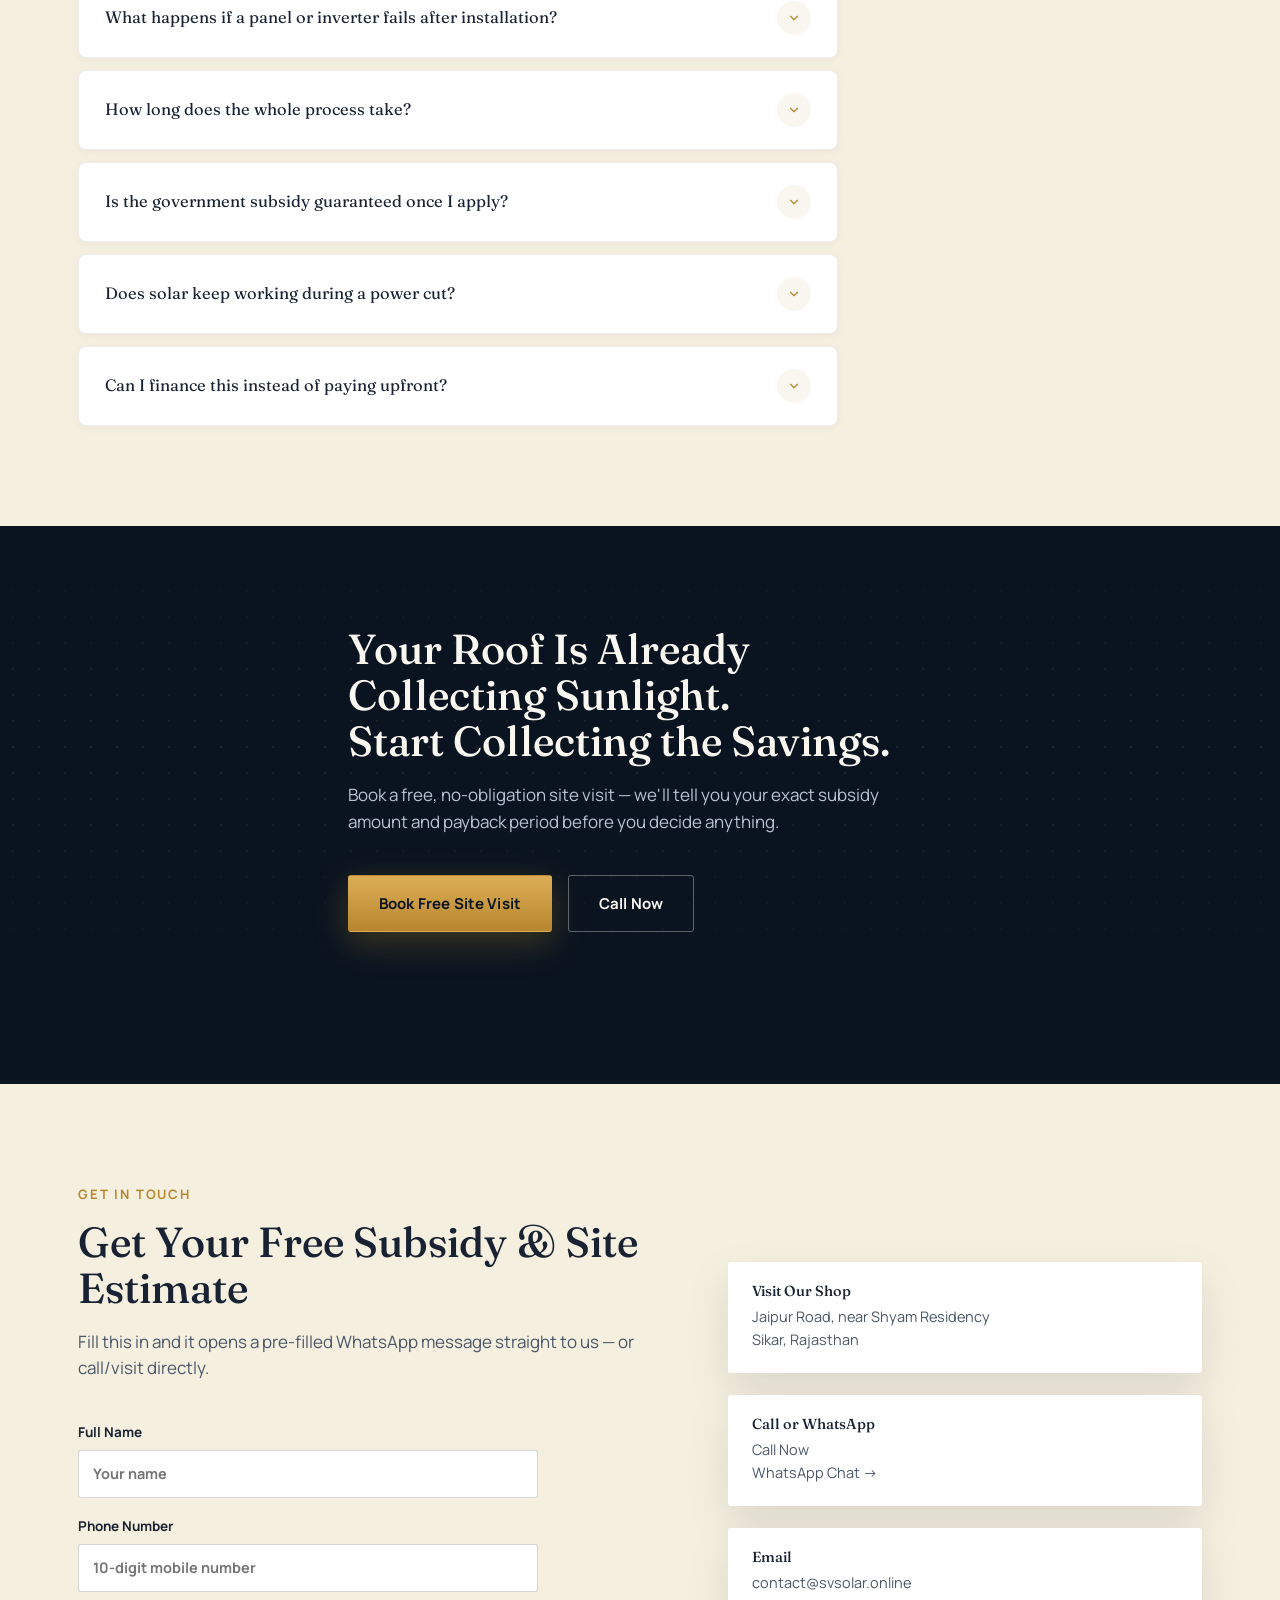
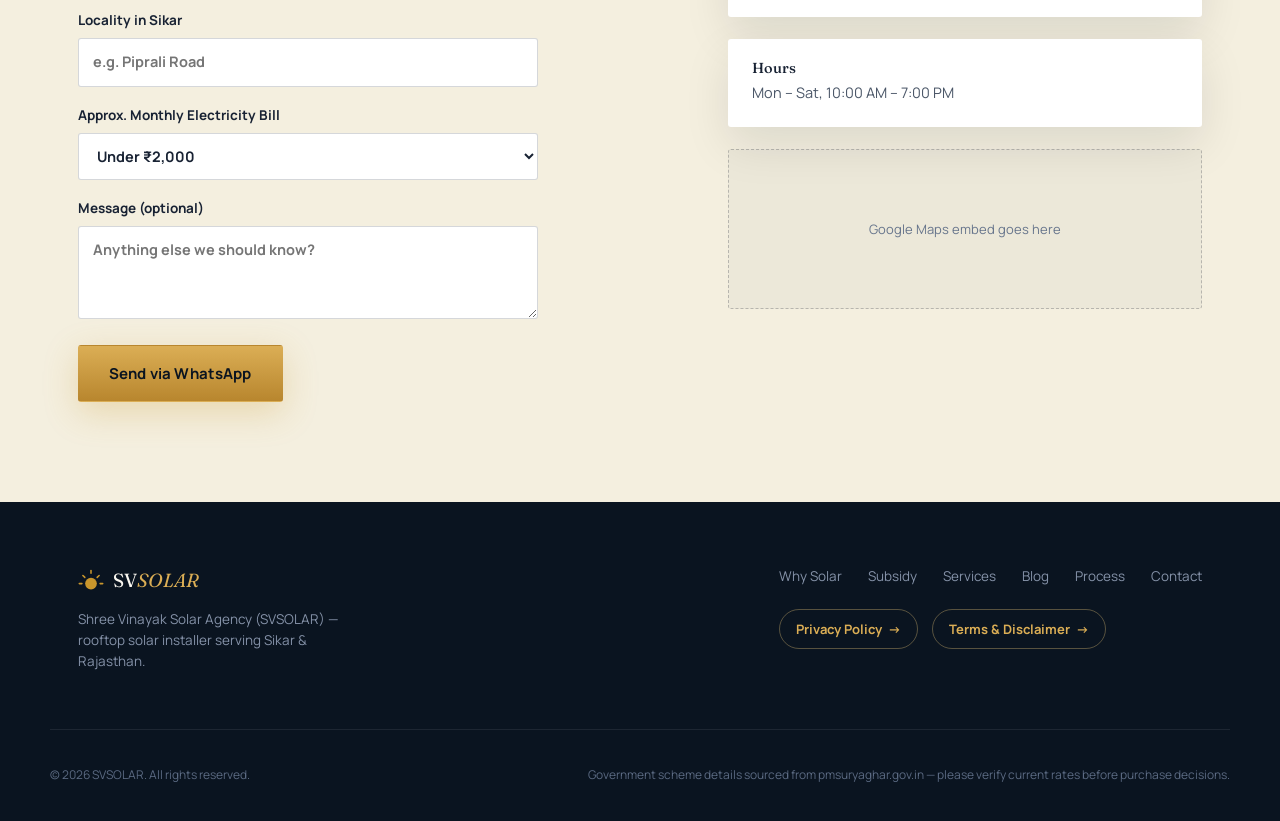
==== commit a372e100: "Update index.html" ====
--- a/index.html
+++ b/index.html
@@ -206,7 +206,15 @@
     </div>
   </div>
 </section>
-
+<ins class="adsbygoogle"
+     style="display:block"
+     data-ad-client="ca-pub-9946067025800879"
+     data-ad-slot="9845944278"
+     data-ad-format="auto"
+     data-full-width-responsive="true"></ins>
+<script>
+     (adsbygoogle = window.adsbygoogle || []).push({});
+</script>
 <!-- ================= SUBSIDY ================= -->
 <section class="section section--navy" id="subsidy">
   <div class="container">
@@ -299,7 +307,15 @@
     <p class="calc__disclaimer reveal" data-i18n="calc_disclaimer" data-i18n-html>Assumes a blended tariff of ~₹7/unit, ~4 units generated per kW per day (typical for Rajasthan's high solar irradiance), and an installed cost of ~₹65,000/kW before subsidy — all figures vary by roof, shading, equipment choice, and your actual DISCOM tariff. This is an indicative planning tool, not a quotation. <a href="#contact">Get your exact numbers →</a></p>
   </div>
 </section>
-
+<ins class="adsbygoogle"
+     style="display:block"
+     data-ad-client="ca-pub-9946067025800879"
+     data-ad-slot="9845944278"
+     data-ad-format="auto"
+     data-full-width-responsive="true"></ins>
+<script>
+     (adsbygoogle = window.adsbygoogle || []).push({});
+</script>
 <!-- ================= SERVICES ================= -->
 <section class="section section--ivory" id="services">
   <div class="container">
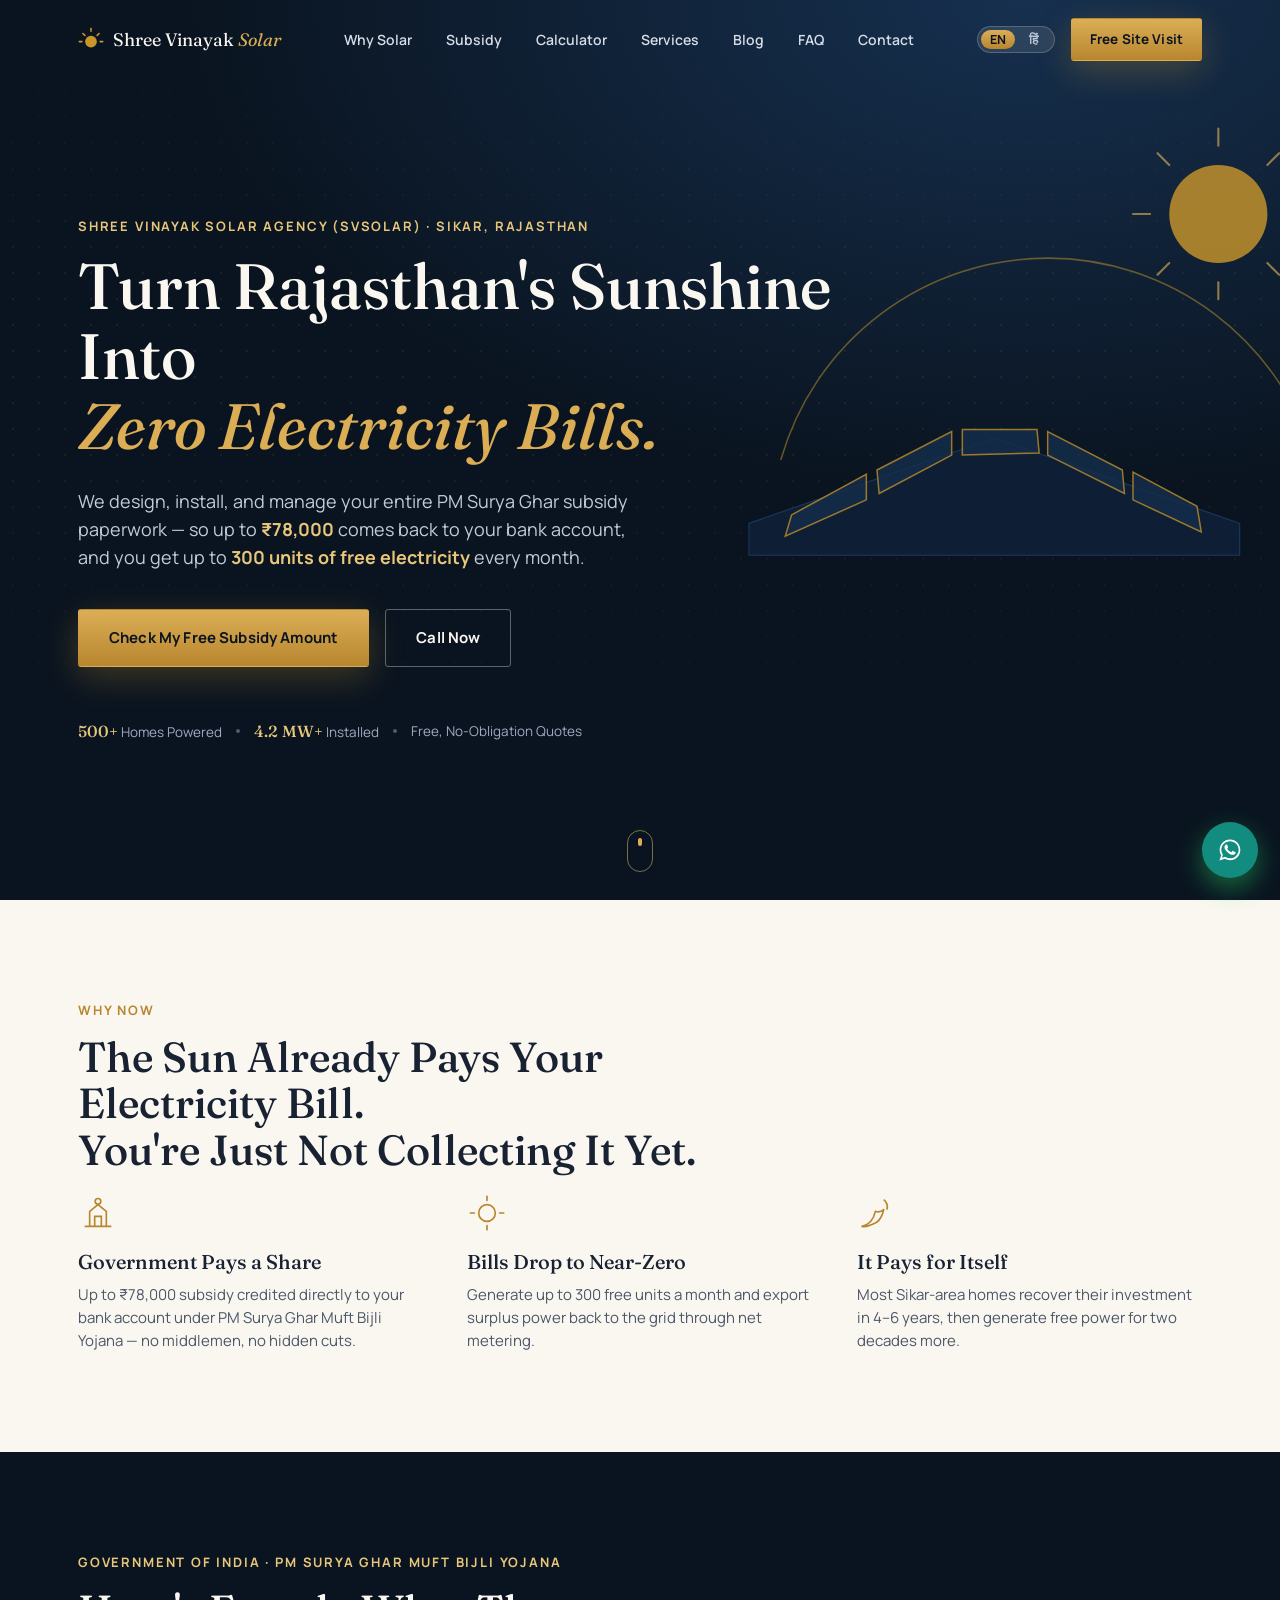
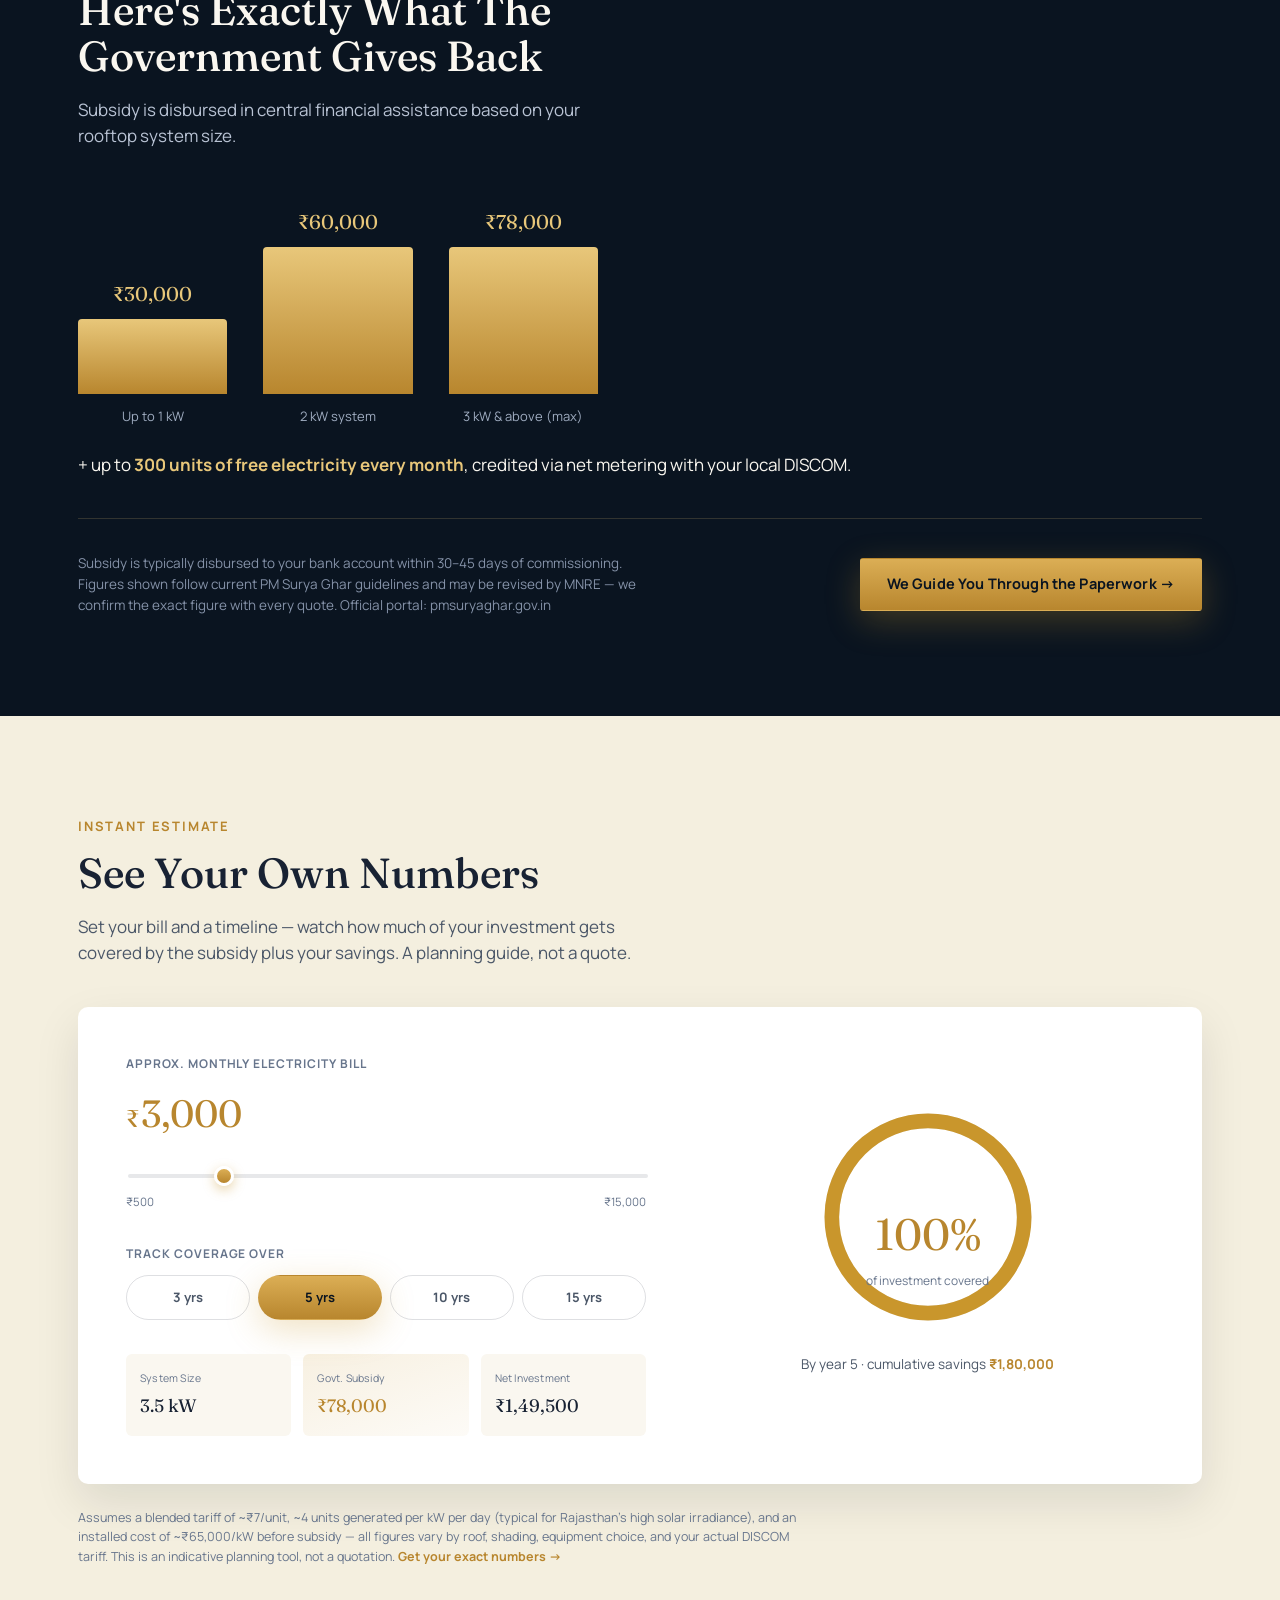
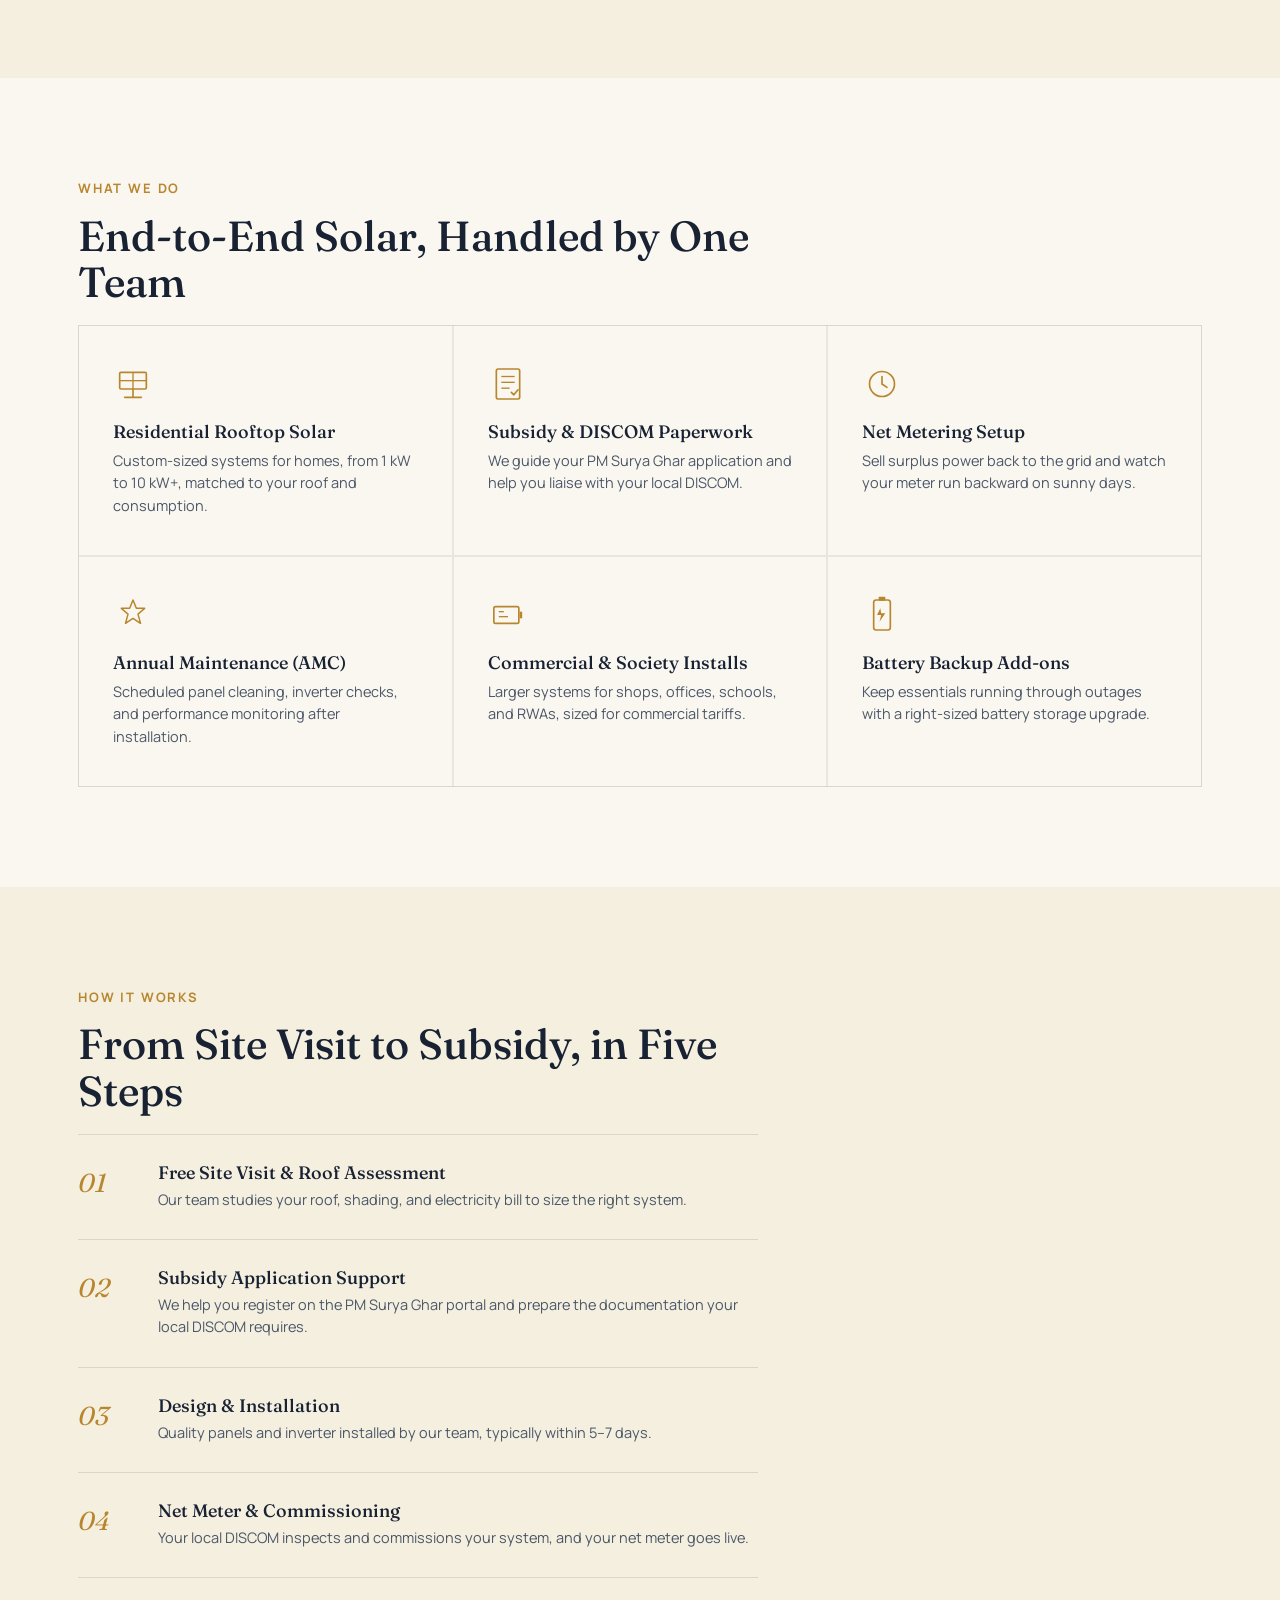
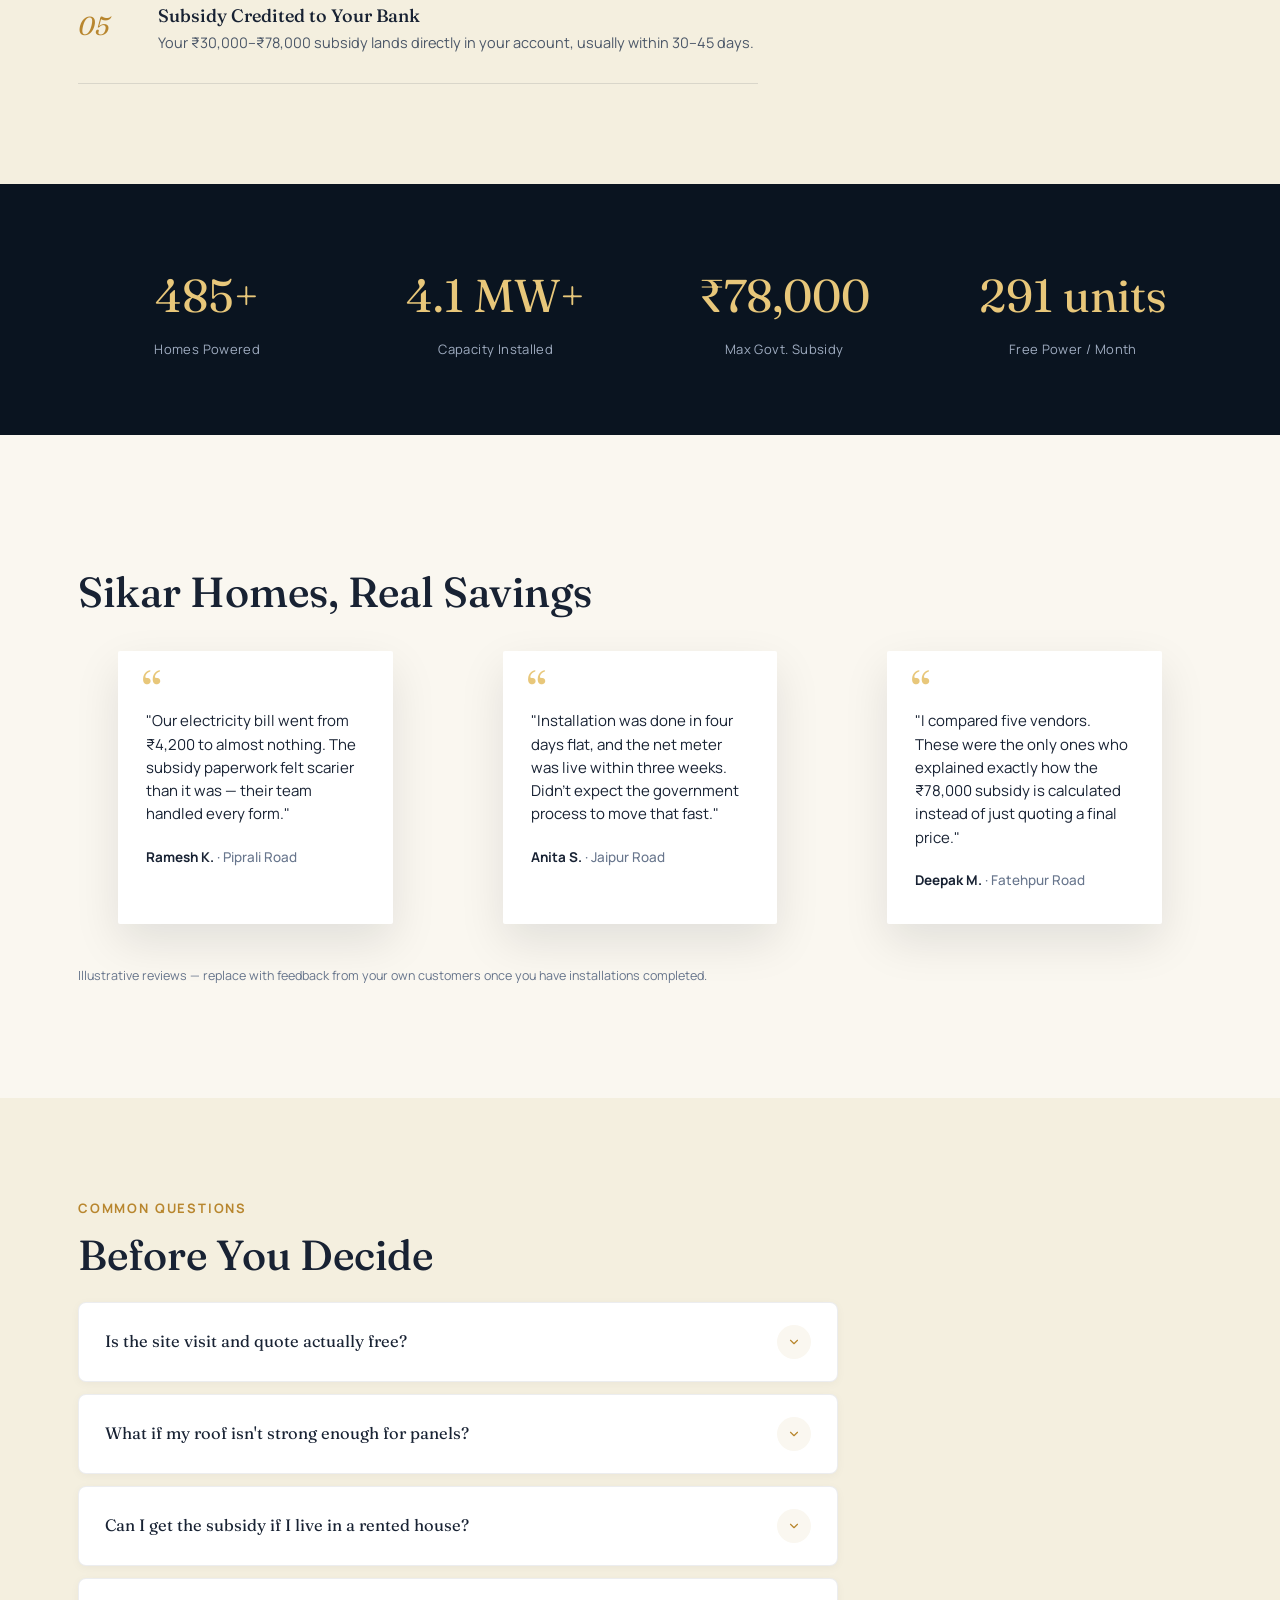
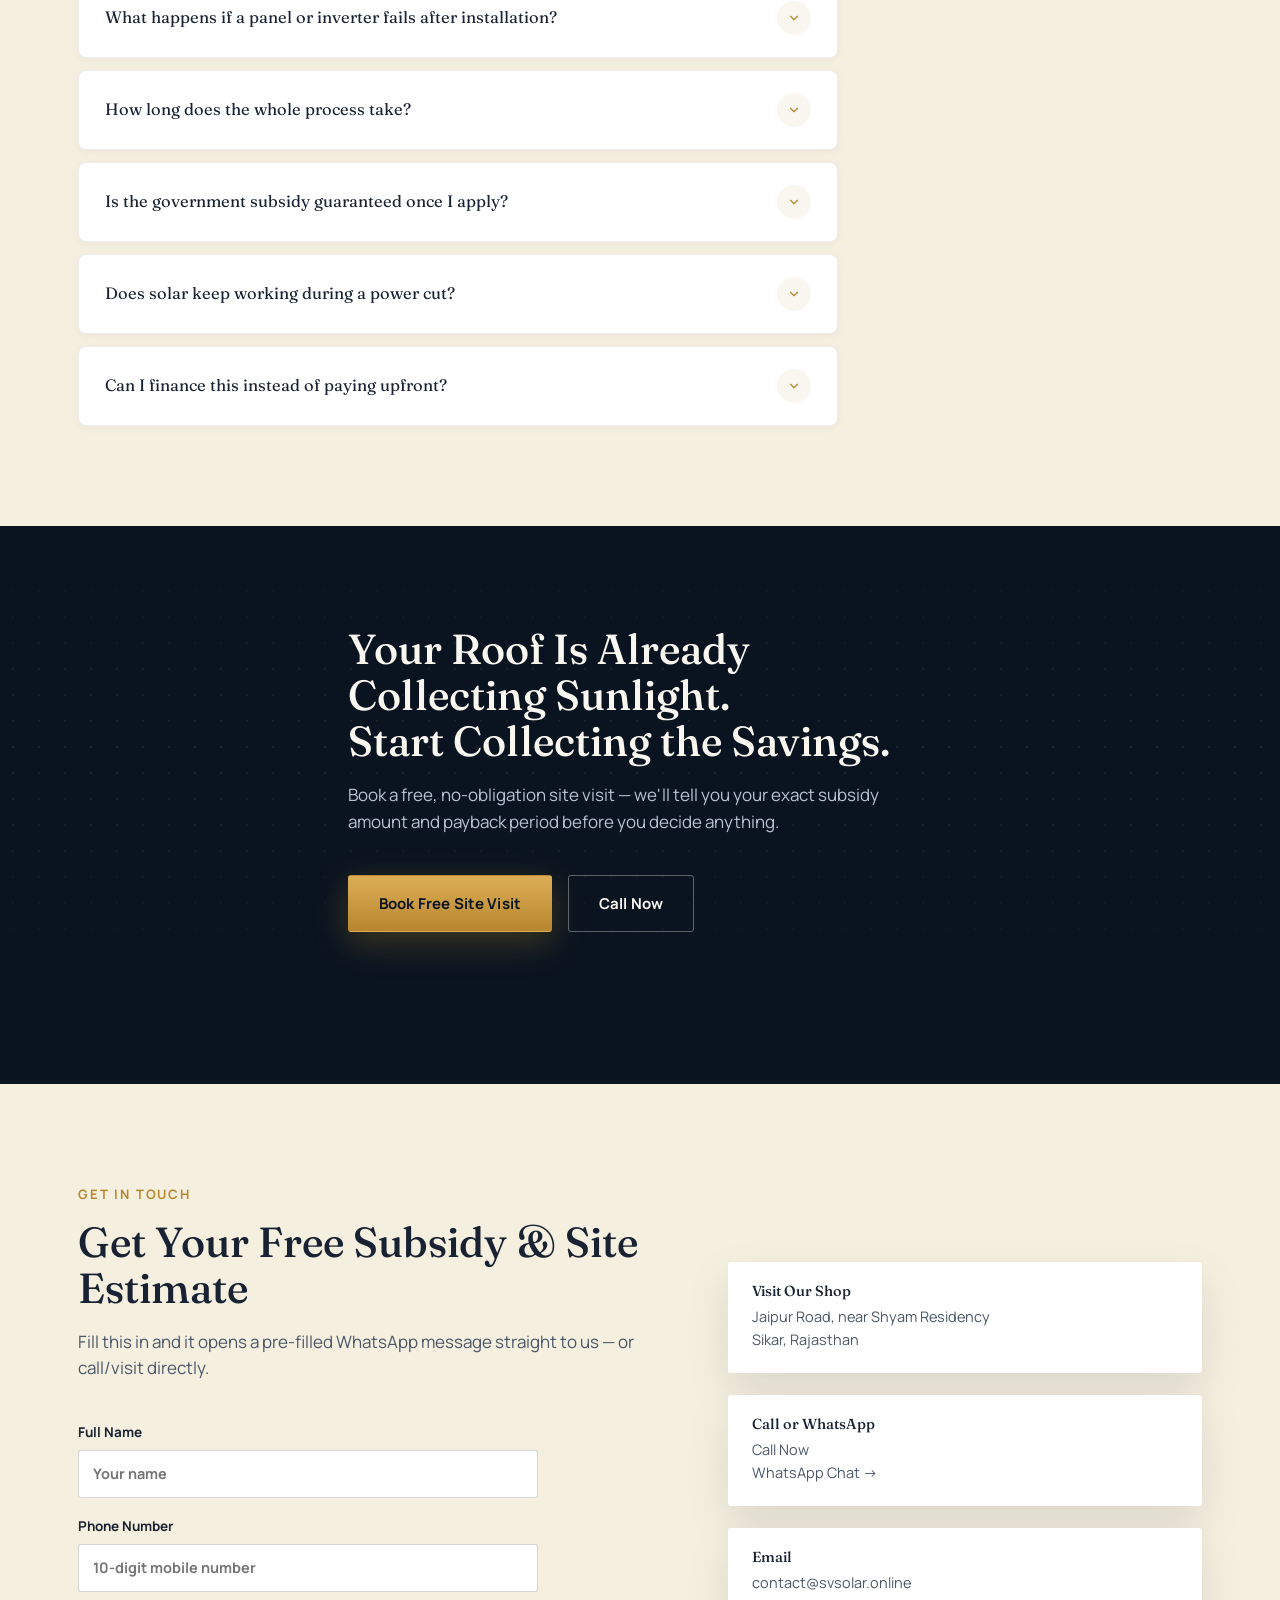
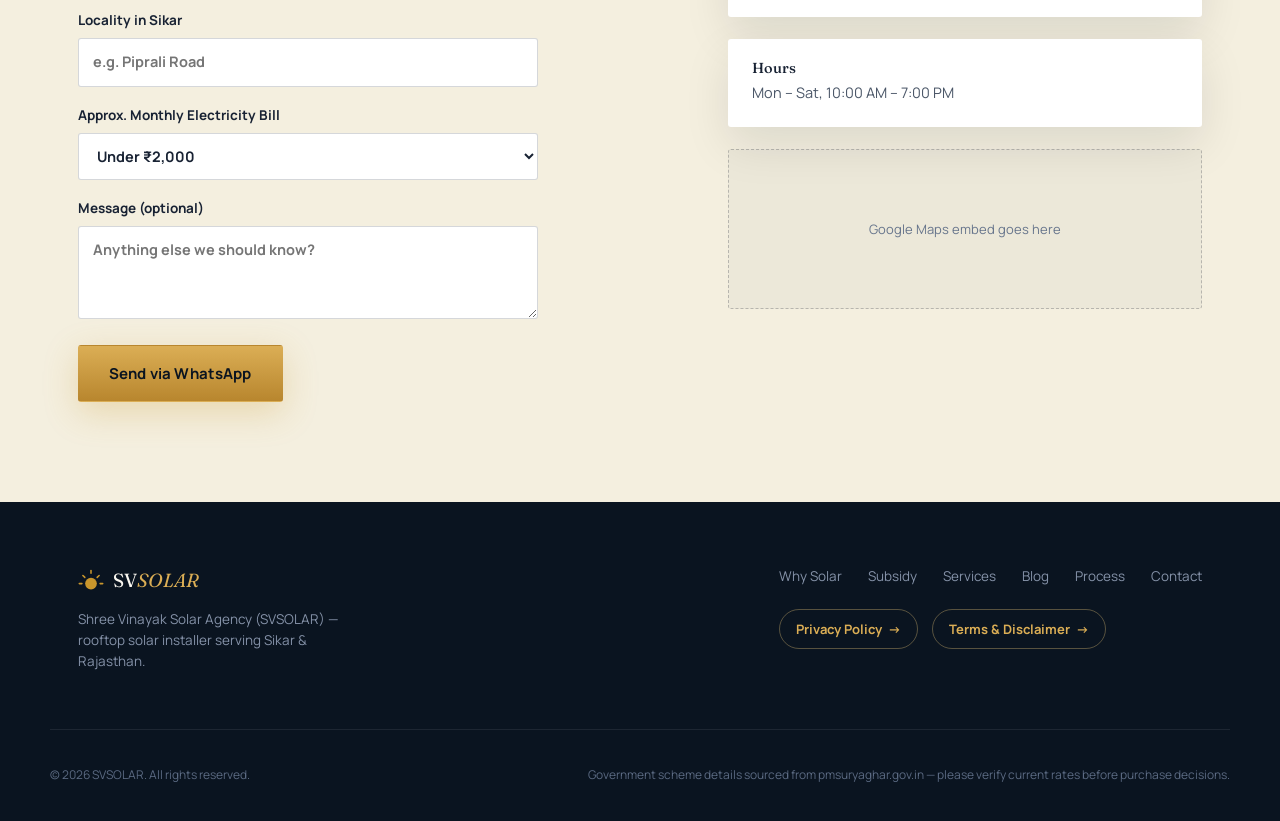
==== commit 49ddeff3: "I have added a liquid fill animation to the WhatsApp and send buttons for you. Here is a breakdown o" ====
--- a/index.html
+++ b/index.html
@@ -571,7 +571,7 @@
           </select>
         </label>
         <label><span data-i18n="form_message_label">Message (optional)</span><textarea name="message" rows="3" placeholder="Anything else we should know?" data-i18n-placeholder="form_message_placeholder"></textarea></label>
-        <button type="submit" class="btn btn--gold btn--lg" data-i18n="form_submit">Send via WhatsApp</button>
+        <button type="submit" class="btn btn--gold btn--lg liquid-btn" data-i18n="form_submit"><span>Send via WhatsApp</span></button>
       </form>
     </div>
 
--- a/styles.css
+++ b/styles.css
@@ -396,7 +396,7 @@
   box-shadow:0 10px 26px rgba(37,211,102,.45);
   transition:transform .3s var(--ease);
 }
-.wa-float:hover{transform:scale(1.08);}
+.wa-float-old-hover-removed {}
 
 /* ---------- Language toggle ---------- */
 .lang-toggle{
@@ -612,3 +612,141 @@
   .process-step{flex-direction:column;gap:10px;}
   .footer__bottom{flex-direction:column;}
 }
+
+/* ====== NEW PREMIUM ANIMATIONS ====== */
+.scroll-anim {
+  opacity: 0;
+  transform: translateY(30px);
+  transition: opacity 0.8s cubic-bezier(0.25, 0.8, 0.25, 1), transform 0.8s cubic-bezier(0.25, 0.8, 0.25, 1);
+}
+
+.scroll-anim.is-visible {
+  opacity: 1;
+  transform: translateY(0);
+}
+
+.scroll-anim.delay-1 { transition-delay: 0.1s; }
+.scroll-anim.delay-2 { transition-delay: 0.2s; }
+.scroll-anim.delay-3 { transition-delay: 0.3s; }
+.scroll-anim.delay-4 { transition-delay: 0.4s; }
+
+/* Graffiti-inspired hover effects for interactive elements */
+.graffiti-hover {
+  position: relative;
+  overflow: hidden;
+  z-index: 1;
+}
+
+.graffiti-hover::before {
+  content: '';
+  position: absolute;
+  top: 0;
+  left: -100%;
+  width: 100%;
+  height: 100%;
+  background: linear-gradient(90deg, transparent, rgba(217, 169, 76, 0.3), transparent);
+  transition: left 0.6s ease-in-out;
+  z-index: -1;
+}
+
+.graffiti-hover:hover::before {
+  left: 100%;
+}
+
+.pop-in {
+  opacity: 0;
+  transform: scale(0.9);
+  transition: opacity 0.6s cubic-bezier(0.34, 1.56, 0.64, 1), transform 0.6s cubic-bezier(0.34, 1.56, 0.64, 1);
+}
+.pop-in.is-visible {
+  opacity: 1;
+  transform: scale(1);
+}
+
+/* ====== WHATSAPP LIQUID FILL ANIMATION ====== */
+.wa-float {
+  overflow: hidden;
+  position: fixed;
+  right: 22px;
+  bottom: 22px;
+  z-index: 90;
+  width: 56px;
+  height: 56px;
+  border-radius: 50%;
+  background: #128C7E; /* Base color, slightly darker green */
+  display: flex;
+  align-items: center;
+  justify-content: center;
+  box-shadow: 0 10px 26px rgba(37, 211, 102, 0.45);
+  transition: transform 0.3s cubic-bezier(0.34, 1.56, 0.64, 1);
+  text-decoration: none;
+}
+
+.wa-float span {
+  position: relative;
+  z-index: 2; /* Ensure SVG is above the liquid */
+}
+
+/* The liquid wave */
+.wa-float::before {
+  content: '';
+  position: absolute;
+  top: 100%;
+  left: -50%;
+  width: 200%;
+  height: 200%;
+  background: #25D366; /* Bright WhatsApp green */
+  border-radius: 40%; /* Creates the wave shape */
+  transition: top 0.6s cubic-bezier(0.34, 1.56, 0.64, 1);
+  z-index: 1;
+}
+
+.wa-float:hover {
+  transform: scale(1.1) translateY(-5px);
+  box-shadow: 0 15px 30px rgba(37, 211, 102, 0.6);
+}
+
+.wa-float:hover::before {
+  top: -10%; /* Fill up */
+  animation: wave-spin 3s linear infinite; /* Spin the wave */
+}
+
+@keyframes wave-spin {
+  0% { transform: rotate(0deg); }
+  100% { transform: rotate(360deg); }
+}
+
+/* Remove old hover so it doesn't conflict */
+/* We already redefined it above but let's make sure it overrides */
+
+/* =========================================== */
+
+/* ====== LIQUID FILL FOR OTHER BUTTONS ====== */
+.liquid-btn {
+  position: relative;
+  overflow: hidden;
+  z-index: 1;
+}
+
+.liquid-btn span {
+  position: relative;
+  z-index: 2;
+}
+
+.liquid-btn::before {
+  content: '';
+  position: absolute;
+  top: 100%;
+  left: -50%;
+  width: 200%;
+  height: 200%;
+  background: rgba(255, 255, 255, 0.15); /* Semi-transparent fill */
+  border-radius: 40%;
+  transition: top 0.6s cubic-bezier(0.34, 1.56, 0.64, 1);
+  z-index: 0;
+}
+
+.liquid-btn:hover::before {
+  top: -20%;
+  animation: wave-spin 3s linear infinite;
+}
